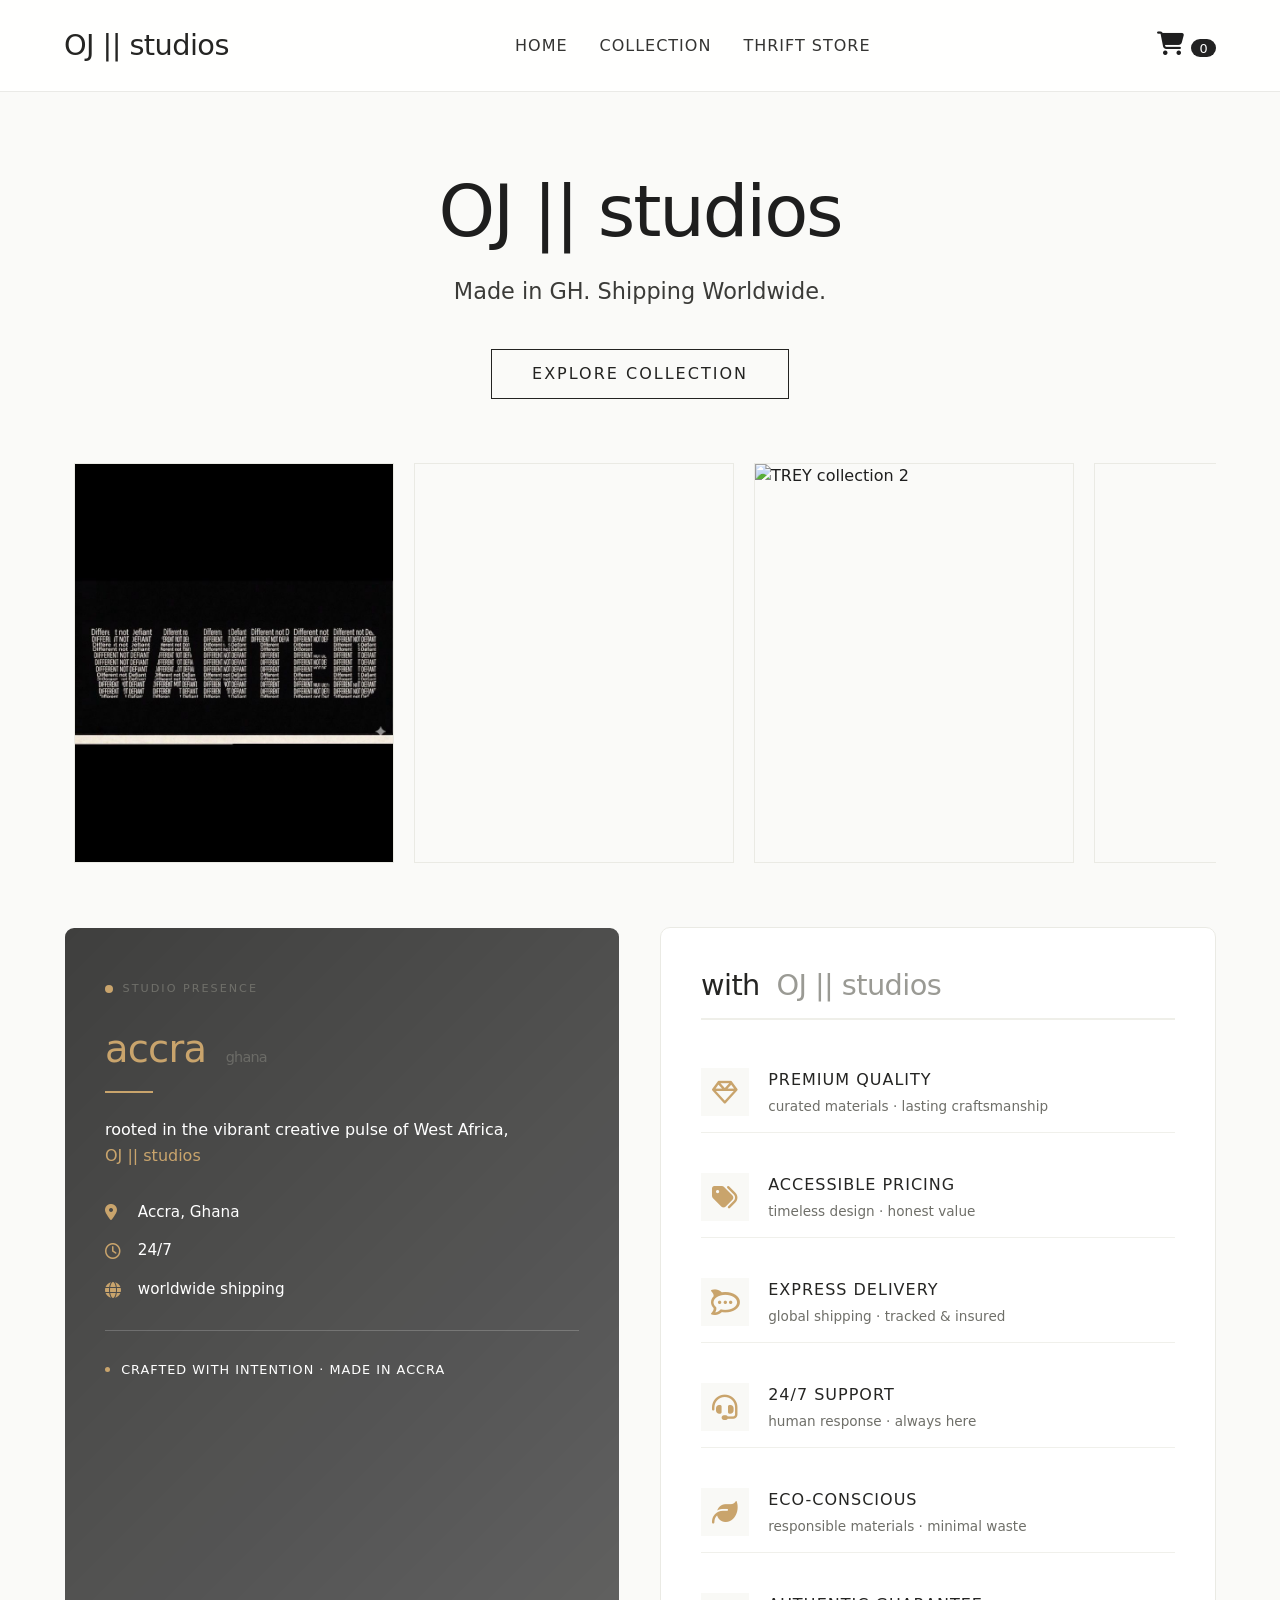
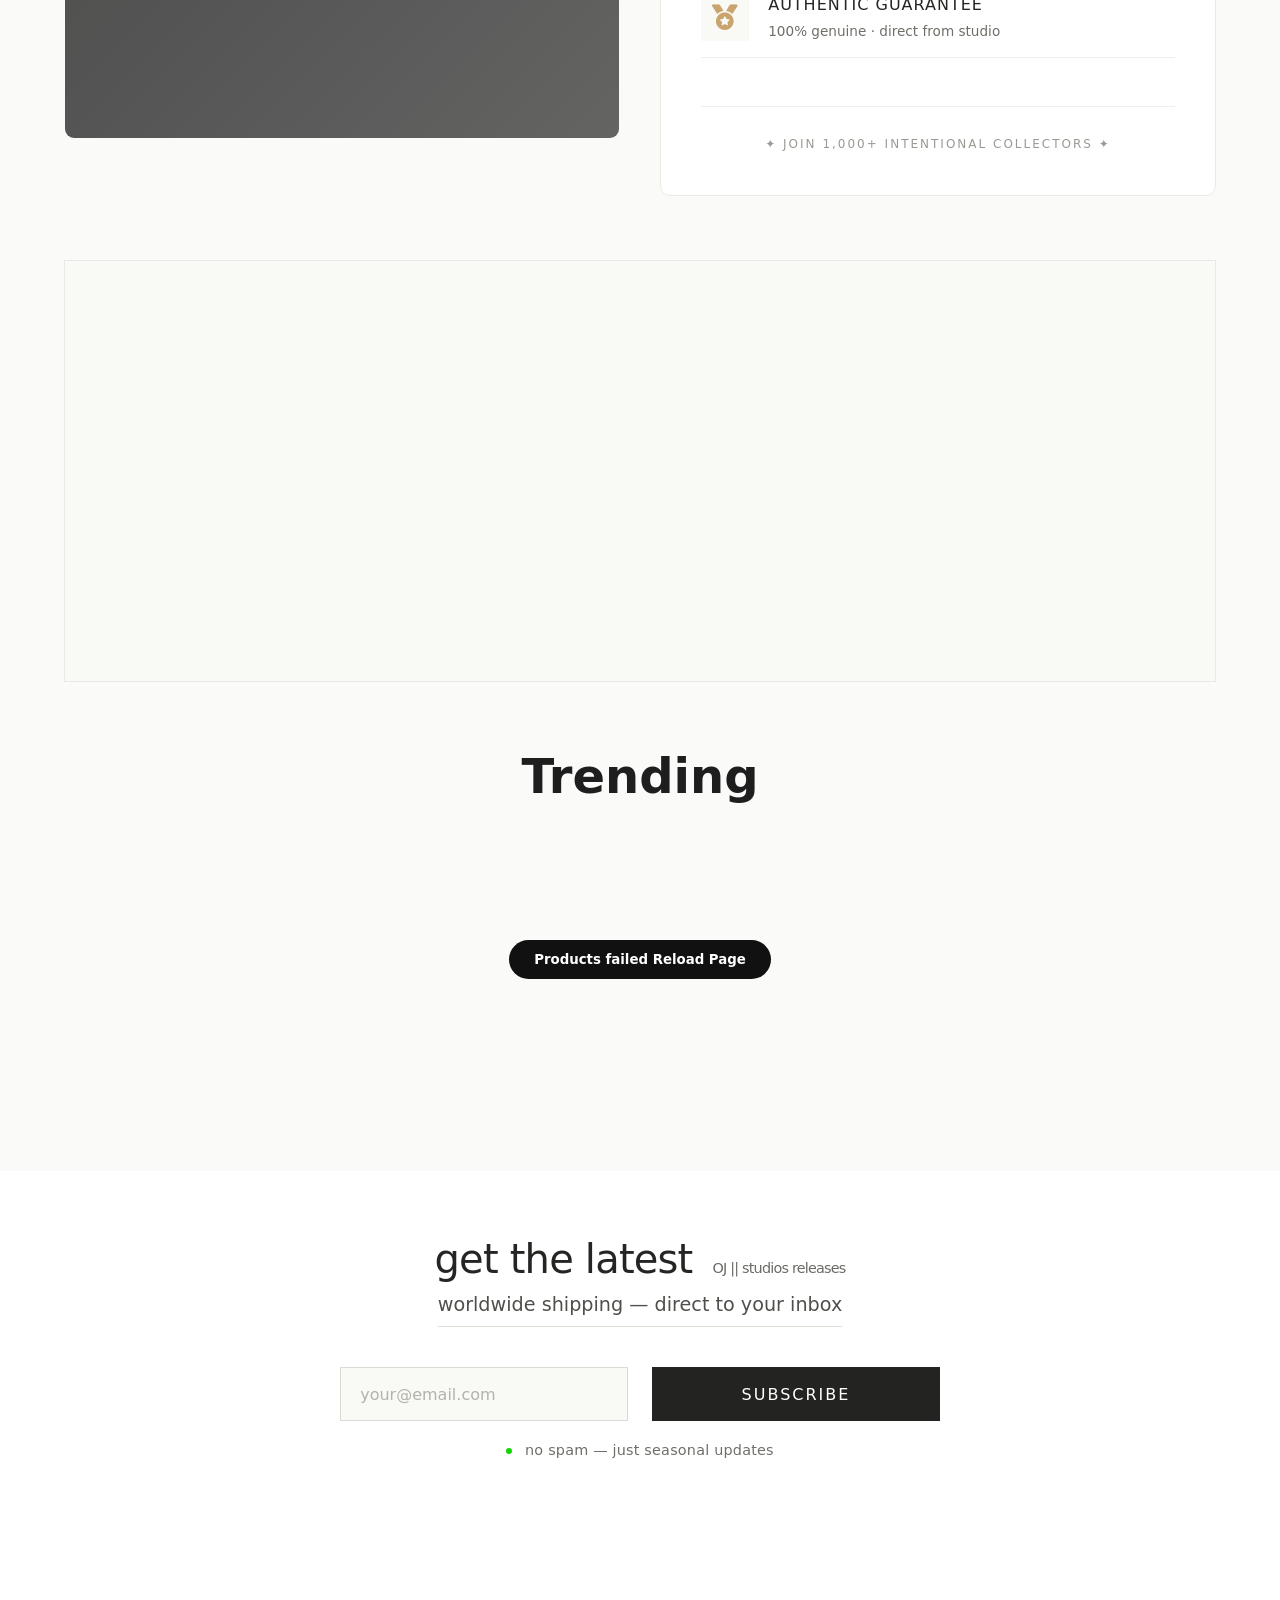
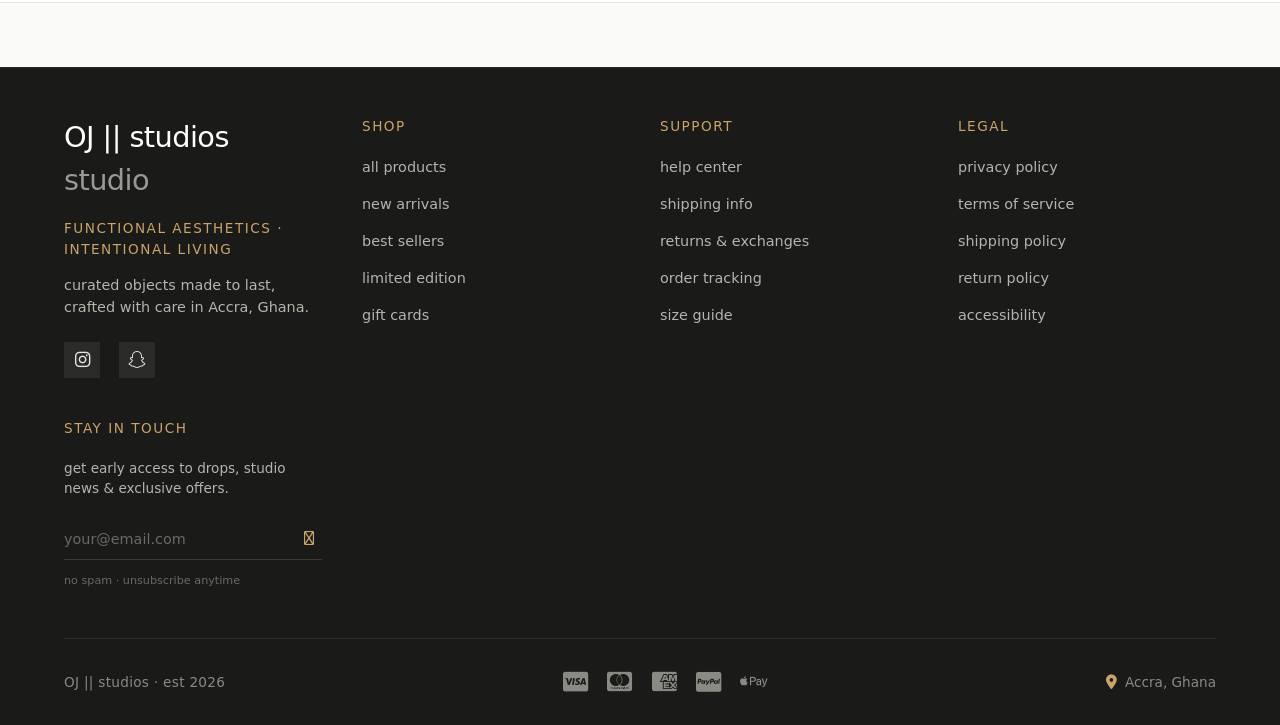
==== acc.html @ a7680e4e "user acc" ====
<!DOCTYPE html>
<html lang="en">
  <head>
    <meta charset="UTF-8" />
    <meta name="viewport" content="width=device-width, initial-scale=1.0" />
    <title>TREY · My Account</title>
    <!-- Font Awesome -->
    <link
      rel="stylesheet"
      href="https://cdnjs.cloudflare.com/ajax/libs/font-awesome/6.0.0-beta3/css/all.min.css"
    />
    <style>
      * {
        margin: 0;
        padding: 0;
        box-sizing: border-box;
      }

      body {
        font-family: "Inter", system-ui, -apple-system, BlinkMacSystemFont,
          "Segoe UI", Roboto, sans-serif;
        background: #fafaf8;
        color: #1e1e1e;
        line-height: 1.5;
      }

      /* Navbar */
      .navbar {
        display: flex;
        justify-content: space-between;
        align-items: center;
        padding: 1.5rem 5%;
        background: #ffffffd9;
        backdrop-filter: blur(8px);
        border-bottom: 1px solid #eaeae7;
        position: sticky;
        top: 0;
        z-index: 100;
      }

      .logo {
        font-size: 1.8rem;
        font-weight: 500;
        letter-spacing: -0.02em;
        color: #252523;
        text-decoration: none;
      }

      .logo span {
        font-weight: 280;
        color: #7c7c7a;
      }

      .logout-btn {
        background: transparent;
        border: 1px solid #e2e2db;
        padding: 0.6rem 1.5rem;
        cursor: pointer;
        font-family: inherit;
        font-size: 0.85rem;
        text-transform: uppercase;
        letter-spacing: 1px;
        transition: all 0.2s;
        color: #4f4f4b;
      }

      .logout-btn:hover {
        background: #232321;
        color: white;
        border-color: #232321;
      }

      /* Main Container */
      .account-container {
        max-width: 1400px;
        margin: 0 auto;
        padding: 3rem 5%;
      }

      /* Welcome Header */
      .welcome-header {
        margin-bottom: 2.5rem;
      }

      .welcome-header h1 {
        font-size: 2rem;
        font-weight: 380;
        letter-spacing: -0.02em;
        color: #252523;
      }

      .welcome-header p {
        color: #6f6f69;
        margin-top: 0.3rem;
      }

      /* Account Grid */
      .account-grid {
        display: grid;
        grid-template-columns: 280px 1fr;
        gap: 2.5rem;
      }

      /* Sidebar */
      .account-sidebar {
        background: #ffffff;
        border: 1px solid #eaeae4;
        padding: 1.5rem;
        height: fit-content;
        position: sticky;
        top: 100px;
      }

      .sidebar-nav {
        display: flex;
        flex-direction: column;
        gap: 0.3rem;
      }

      .sidebar-item {
        display: flex;
        align-items: center;
        gap: 1rem;
        padding: 0.9rem 1rem;
        background: transparent;
        border: none;
        width: 100%;
        text-align: left;
        font-size: 0.95rem;
        font-weight: 400;
        color: #4f4f4b;
        cursor: pointer;
        transition: all 0.2s;
        font-family: inherit;
      }

      .sidebar-item i {
        width: 22px;
        color: #b5b5ad;
        font-size: 1.1rem;
      }

      .sidebar-item:hover {
        background: #f9f9f6;
        color: #252523;
      }

      .sidebar-item.active {
        background: #f9f9f6;
        color: #c9a46c;
        border-left: 3px solid #c9a46c;
      }

      .sidebar-item.active i {
        color: #c9a46c;
      }

      /* Main Content */
      .account-main {
        background: #ffffff;
        border: 1px solid #eaeae4;
        padding: 2rem;
      }

      .section-title {
        font-size: 1.4rem;
        font-weight: 400;
        letter-spacing: -0.01em;
        color: #252523;
        margin-bottom: 1.5rem;
        padding-bottom: 0.8rem;
        border-bottom: 1px solid #efefe9;
      }

      /* Profile Form */
      .profile-form {
        display: flex;
        flex-direction: column;
        gap: 1.5rem;
        max-width: 500px;
      }

      .form-group {
        display: flex;
        flex-direction: column;
        gap: 0.4rem;
      }

      .form-group label {
        font-size: 0.8rem;
        text-transform: uppercase;
        letter-spacing: 0.5px;
        color: #4a4a46;
      }

      .form-group input {
        padding: 0.8rem;
        background: #f9f9f6;
        border: 1px solid #e2e2db;
        font-size: 1rem;
        font-family: inherit;
        transition: all 0.2s;
      }

      .form-group input:focus {
        outline: none;
        border-color: #c9a46c;
        background: #ffffff;
      }

      .form-group input:disabled {
        background: #efefe9;
        color: #8a8a84;
      }

      .btn-primary {
        background: #232321;
        border: 1px solid #232321;
        color: white;
        padding: 0.9rem 1.8rem;
        font-size: 0.9rem;
        text-transform: uppercase;
        letter-spacing: 1.5px;
        cursor: pointer;
        transition: all 0.2s;
        font-family: inherit;
        width: fit-content;
      }

      .btn-primary:hover {
        background: #3b3b38;
      }

      .btn-secondary {
        background: transparent;
        border: 1px solid #e2e2db;
        color: #4f4f4b;
        padding: 0.9rem 1.8rem;
        font-size: 0.9rem;
        text-transform: uppercase;
        letter-spacing: 1.5px;
        cursor: pointer;
        transition: all 0.2s;
        font-family: inherit;
      }

      .btn-secondary:hover {
        border-color: #232321;
        color: #232321;
      }

      /* Orders Table */
      .orders-table {
        width: 100%;
        border-collapse: collapse;
      }

      .orders-table th,
      .orders-table td {
        padding: 1rem 0.8rem;
        text-align: left;
        border-bottom: 1px solid #efefe9;
      }

      .orders-table th {
        font-size: 0.8rem;
        text-transform: uppercase;
        letter-spacing: 0.5px;
        color: #6f6f69;
        font-weight: 400;
      }

      .order-img {
        width: 50px;
        height: 60px;
        object-fit: cover;
      }

      .status-badge {
        display: inline-block;
        padding: 0.25rem 0.7rem;
        font-size: 0.7rem;
        text-transform: uppercase;
        letter-spacing: 0.5px;
        border-radius: 20px;
      }

      .status-pending {
        background: #fff3e0;
        color: #e6a017;
      }

      .status-confirmed {
        background: #e3f2fd;
        color: #1565c0;
      }

      .status-shipped {
        background: #fff8e1;
        color: #f57c00;
      }

      .status-delivered {
        background: #e8f5e9;
        color: #2e7d32;
      }

      .order-action {
        background: none;
        border: none;
        color: #c9a46c;
        cursor: pointer;
        font-size: 0.85rem;
        font-family: inherit;
      }

      .order-action:hover {
        text-decoration: underline;
      }

      /* Empty State */
      .empty-state {
        text-align: center;
        padding: 3rem;
        color: #8a8a84;
      }

      /* Address Card */
      .address-card {
        background: #f9f9f6;
        padding: 1.5rem;
        border: 1px solid #eaeae4;
        margin-bottom: 1.5rem;
      }

      .address-card p {
        margin-bottom: 0.5rem;
        color: #4f4f4b;
      }

      /* Danger Zone */
      .danger-zone {
        margin-top: 2rem;
        padding-top: 1.5rem;
        border-top: 1px solid #ffebee;
      }

      .danger-zone h4 {
        color: #c62828;
        margin-bottom: 1rem;
      }

      .btn-danger {
        background: transparent;
        border: 1px solid #c62828;
        color: #c62828;
        padding: 0.8rem 1.5rem;
        cursor: pointer;
        transition: all 0.2s;
      }

      .btn-danger:hover {
        background: #c62828;
        color: white;
      }

      /* Modal */
      .modal {
        position: fixed;
        top: 0;
        left: 0;
        width: 100%;
        height: 100%;
        background: rgba(0, 0, 0, 0.5);
        display: flex;
        align-items: center;
        justify-content: center;
        z-index: 1000;
      }

      .modal-content {
        background: #ffffff;
        max-width: 500px;
        width: 90%;
        padding: 2rem;
        border: 1px solid #eaeae4;
      }

      .modal-content h3 {
        margin-bottom: 1rem;
      }

      .modal-buttons {
        display: flex;
        justify-content: flex-end;
        gap: 1rem;
        margin-top: 1.5rem;
      }

      /* Order Details */
      .order-details {
        margin-top: 1rem;
      }

      .order-items-list {
        margin-top: 1rem;
      }

      .order-item-row {
        display: flex;
        align-items: center;
        gap: 1rem;
        padding: 0.8rem 0;
        border-bottom: 1px solid #efefe9;
      }

      .order-item-img {
        width: 50px;
        height: 60px;
        object-fit: cover;
      }

      /* Tracking */
      .tracking-section {
        margin-top: 1rem;
      }

      .tracking-input-group {
        display: flex;
        gap: 1rem;
        margin-top: 1rem;
      }

      .tracking-input {
        flex: 1;
        padding: 0.8rem;
        border: 1px solid #e2e2db;
        font-family: inherit;
      }

      .tracking-result {
        margin-top: 1rem;
        padding: 1rem;
        background: #f9f9f6;
      }

      /* Responsive */
      @media (max-width: 768px) {
        .account-grid {
          grid-template-columns: 1fr;
        }

        .account-sidebar {
          position: static;
        }

        .sidebar-nav {
          flex-direction: row;
          flex-wrap: wrap;
        }

        .sidebar-item {
          width: auto;
        }

        .orders-table {
          display: block;
          overflow-x: auto;
        }

        .tracking-input-group {
          flex-direction: column;
        }
      }
    </style>
  </head>
  <body>
    <nav class="navbar">
      <a href="index.html" class="logo">TREY <span>studio</span></a>
      <button class="logout-btn" id="logoutBtn">logout</button>
    </nav>

    <div class="account-container">
      <div class="welcome-header">
        <h1>my account</h1>
        <p>welcome back, <span id="userNameDisplay"></span></p>
      </div>

      <div class="account-grid">
        <!-- Sidebar -->
        <aside class="account-sidebar">
          <div class="sidebar-nav">
            <button class="sidebar-item active" data-tab="profile">
              <i class="fa-regular fa-user"></i> profile
            </button>
            <button class="sidebar-item" data-tab="orders">
              <i class="fa-regular fa-box"></i> orders
            </button>
            <button class="sidebar-item" data-tab="tracking">
              <i class="fa-regular fa-truck"></i> track order
            </button>
            <button class="sidebar-item" data-tab="addresses">
              <i class="fa-regular fa-location-dot"></i> addresses
            </button>
            <button class="sidebar-item" data-tab="security">
              <i class="fa-regular fa-lock"></i> security
            </button>
          </div>
        </aside>

        <!-- Main Content -->
        <main class="account-main" id="accountMain">
          <!-- Profile Tab -->
          <div id="profile-tab" class="tab-content">
            <h2 class="section-title">profile information</h2>
            <form class="profile-form" id="profileForm">
              <div class="form-group">
                <label>first name</label>
                <input type="text" id="profileFirstName" disabled />
              </div>
              <div class="form-group">
                <label>surname</label>
                <input type="text" id="profileSurname" disabled />
              </div>
              <div class="form-group">
                <label>email</label>
                <input type="email" id="profileEmail" disabled />
              </div>
              <button type="button" class="btn-primary" id="editProfileBtn">
                edit profile
              </button>
              <button
                type="submit"
                class="btn-primary"
                id="saveProfileBtn"
                style="display: none"
              >
                save changes
              </button>
            </form>
          </div>

          <!-- Orders Tab -->
          <div id="orders-tab" class="tab-content" style="display: none">
            <h2 class="section-title">order history</h2>
            <div id="ordersContainer"></div>
          </div>

          <!-- Tracking Tab -->
          <div id="tracking-tab" class="tab-content" style="display: none">
            <h2 class="section-title">track your order</h2>
            <div class="tracking-section">
              <p>enter your order reference to check status</p>
              <div class="tracking-input-group">
                <input
                  type="text"
                  id="trackingReference"
                  class="tracking-input"
                  placeholder="e.g., TREY-1775509190674-85680"
                />
                <button class="btn-primary" id="trackOrderBtn">
                  track order
                </button>
              </div>
              <div id="trackingResult"></div>
            </div>
          </div>

          <!-- Addresses Tab -->
          <div id="addresses-tab" class="tab-content" style="display: none">
            <h2 class="section-title">saved addresses</h2>
            <div id="addressesContainer"></div>
          </div>

          <!-- Security Tab -->
          <div id="security-tab" class="tab-content" style="display: none">
            <h2 class="section-title">change password</h2>
            <form class="profile-form" id="passwordForm">
              <div class="form-group">
                <label>current password</label>
                <input type="password" id="currentPassword" required />
              </div>
              <div class="form-group">
                <label>new password</label>
                <input type="password" id="newPassword" required />
              </div>
              <div class="form-group">
                <label>confirm new password</label>
                <input type="password" id="confirmPassword" required />
              </div>
              <button type="submit" class="btn-primary">update password</button>
            </form>

            <div class="danger-zone">
              <h4>danger zone</h4>
              <button class="btn-danger" id="deleteAccountBtn">
                delete my account
              </button>
            </div>
          </div>
        </main>
      </div>
    </div>

    <script>
      // ========================================
      // AUTH CHECK - REDIRECT IF NOT LOGGED IN
      // ========================================
      const userId = sessionStorage.getItem("userId");
      const userName = sessionStorage.getItem("userName");

      if (!userId) {
        window.location.href = "index.html";
      }

      document.getElementById("userNameDisplay").textContent =
        userName || "User";

      // ========================================
      // LOGOUT
      // ========================================
      document.getElementById("logoutBtn").addEventListener("click", () => {
        sessionStorage.removeItem("userId");
        sessionStorage.removeItem("userName");
        sessionStorage.removeItem("userEmail");
        sessionStorage.removeItem("userPhone");
        window.location.href = "index.html";
      });

      // ========================================
      // TAB NAVIGATION
      // ========================================
      const tabs = document.querySelectorAll(".sidebar-item");
      const tabContents = document.querySelectorAll(".tab-content");

      tabs.forEach((tab) => {
        tab.addEventListener("click", () => {
          const tabId = tab.dataset.tab;

          tabs.forEach((t) => t.classList.remove("active"));
          tab.classList.add("active");

          tabContents.forEach((content) => (content.style.display = "none"));
          document.getElementById(`${tabId}-tab`).style.display = "block";

          // Load data when tab is opened
          if (tabId === "orders") loadOrders();
          if (tabId === "addresses") loadAddresses();
        });
      });

      // ========================================
      // PROFILE FUNCTIONS
      // ========================================
      async function loadProfile() {
        try {
          const response = await fetch(
            "https://backendroutes-lcpt.onrender.com/ojuser",
            {
              method: "POST",
              headers: { "Content-Type": "application/json" },
              body: JSON.stringify({ userId }),
            }
          );
          const user = await response.json();

          document.getElementById("profileFirstName").value =
            user.first_name || "";
          document.getElementById("profileSurname").value = user.surname || "";
          document.getElementById("profileEmail").value = user.email || "";
        } catch (err) {
          console.error("Load profile error:", err);
        }
      }

      document
        .getElementById("editProfileBtn")
        .addEventListener("click", () => {
          const inputs = document.querySelectorAll("#profileForm input");
          inputs.forEach((input) => (input.disabled = false));
          document.getElementById("editProfileBtn").style.display = "none";
          document.getElementById("saveProfileBtn").style.display = "block";
        });

      document
        .getElementById("profileForm")
        .addEventListener("submit", async (e) => {
          e.preventDefault();

          const updatedData = {
            userId,
            first_name: document.getElementById("profileFirstName").value,
            surname: document.getElementById("profileSurname").value,
            email: document.getElementById("profileEmail").value,
          };

          try {
            const response = await fetch(
              "https://backendroutes-lcpt.onrender.com/ojuser/update",
              {
                method: "PUT",
                headers: { "Content-Type": "application/json" },
                body: JSON.stringify(updatedData),
              }
            );

            if (response.ok) {
              alert("Profile updated successfully");
              const inputs = document.querySelectorAll("#profileForm input");
              inputs.forEach((input) => (input.disabled = true));
              document.getElementById("editProfileBtn").style.display = "block";
              document.getElementById("saveProfileBtn").style.display = "none";
            } else {
              alert("Failed to update profile");
            }
          } catch (err) {
            console.error("Update profile error:", err);
            alert("Error updating profile");
          }
        });

      // ========================================
      // ORDERS FUNCTIONS
      // ========================================
      async function loadOrders() {
        const container = document.getElementById("ordersContainer");
        container.innerHTML =
          '<div class="empty-state">loading orders...</div>';

        try {
          const response = await fetch(
            "https://backendroutes-lcpt.onrender.com/ojorders",
            {
              method: "POST",
              headers: { "Content-Type": "application/json" },
              body: JSON.stringify({ userId }),
            }
          );

          const orders = await response.json();

          if (!orders || orders.length === 0) {
            container.innerHTML =
              '<div class="empty-state">no orders yet</div>';
            return;
          }

          let html = `
                    <table class="orders-table">
                        <thead>
                            <tr>
                                <th>items</th>
                                <th>reference</th>
                                <th>total</th>
                                <th>status</th>
                                <th>action</th>
                            </tr>
                        </thead>
                        <tbody>
                `;

          for (const order of orders) {
            // Fetch order items
            const itemsResponse = await fetch(
              "https://backendroutes-lcpt.onrender.com/ojorderitems",
              {
                method: "POST",
                headers: { "Content-Type": "application/json" },
                body: JSON.stringify({ orderId: order.id }),
              }
            );
            const items = await itemsResponse.json();
            const firstItem = items[0];

            const statusClass = `status-${order.payment_status || "pending"}`;

            html += `
                        <tr>
                            <td>
                                ${
                                  firstItem
                                    ? `<img src="${firstItem.img_url}" class="order-img" alt="${firstItem.product_name}">`
                                    : "-"
                                }
                            </td>
                            <td>${order.payment_reference || "-"}</td>
                            <td>$${parseFloat(order.total_amount).toFixed(
                              2
                            )}</td>
                            <td><span class="status-badge ${statusClass}">${
              order.payment_status || "pending"
            }</span></td>
                            <td><button class="order-action" onclick="viewOrder(${
                              order.id
                            })">view details</button></td>
                        </tr>
                    `;
          }

          html += `</tbody></table>`;
          container.innerHTML = html;
        } catch (err) {
          console.error("Load orders error:", err);
          container.innerHTML =
            '<div class="empty-state">failed to load orders</div>';
        }
      }

      window.viewOrder = async (orderId) => {
        try {
          const itemsResponse = await fetch(
            "https://backendroutes-lcpt.onrender.com/ojorderitems",
            {
              method: "POST",
              headers: { "Content-Type": "application/json" },
              body: JSON.stringify({ orderId }),
            }
          );
          const items = await itemsResponse.json();

          let itemsHtml = '<div class="order-items-list">';
          items.forEach((item) => {
            itemsHtml += `
                        <div class="order-item-row">
                            <img src="${
                              item.img_url
                            }" class="order-item-img" alt="${
              item.product_name
            }">
                            <div><strong>${
                              item.product_name
                            }</strong><br>Qty: ${item.quantity} | Size: ${
              item.size || "N/A"
            }</div>
                            <div>$${parseFloat(item.product_price).toFixed(
                              2
                            )}</div>
                        </div>
                    `;
          });
          itemsHtml += "</div>";

          showModal("Order Details", itemsHtml);
        } catch (err) {
          console.error("View order error:", err);
          alert("Failed to load order details");
        }
      };

      // ========================================
      // TRACKING FUNCTIONS
      // ========================================
      document
        .getElementById("trackOrderBtn")
        .addEventListener("click", async () => {
          const reference = document
            .getElementById("trackingReference")
            .value.trim();
          const resultDiv = document.getElementById("trackingResult");

          if (!reference) {
            resultDiv.innerHTML =
              '<div class="tracking-result" style="color: #c62828;">please enter a reference</div>';
            return;
          }

          resultDiv.innerHTML =
            '<div class="tracking-result">searching...</div>';

          try {
            const response = await fetch(
              "https://backendroutes-lcpt.onrender.com/ojtrack",
              {
                method: "POST",
                headers: { "Content-Type": "application/json" },
                body: JSON.stringify({ reference, userId }),
              }
            );

            const result = await response.json();

            if (result.order) {
              const statusClass = `status-${
                result.order.payment_status || "pending"
              }`;
              resultDiv.innerHTML = `
                        <div class="tracking-result">
                            <p><strong>order reference:</strong> ${
                              result.order.payment_reference
                            }</p>
                            <p><strong>status:</strong> <span class="status-badge ${statusClass}">${
                result.order.payment_status || "pending"
              }</span></p>
                            <p><strong>order date:</strong> ${new Date(
                              result.order.created_at
                            ).toLocaleDateString()}</p>
                            <p><strong>total:</strong> $${parseFloat(
                              result.order.total_amount
                            ).toFixed(2)}</p>
                            <p><strong>delivery address:</strong> ${
                              result.order.delivery_address || "N/A"
                            }</p>
                        </div>
                    `;
            } else {
              resultDiv.innerHTML = `<div class="tracking-result" style="color: #c62828;">${
                result.message || "order not found"
              }</div>`;
            }
          } catch (err) {
            console.error("Tracking error:", err);
            resultDiv.innerHTML =
              '<div class="tracking-result" style="color: #c62828;">error searching for order</div>';
          }
        });

      // ========================================
      // ADDRESSES FUNCTIONS
      // ========================================
      async function loadAddresses() {
        const container = document.getElementById("addressesContainer");
        container.innerHTML =
          '<div class="empty-state">loading addresses...</div>';

        try {
          const response = await fetch(
            "https://backendroutes-lcpt.onrender.com/ojuser/address",
            {
              method: "POST",
              headers: { "Content-Type": "application/json" },
              body: JSON.stringify({ userId }),
            }
          );

          const addresses = await response.json();

          if (!addresses || addresses.length === 0) {
            container.innerHTML =
              '<div class="empty-state">no saved addresses</div>';
            return;
          }

          let html = "";
          addresses.forEach((addr) => {
            html += `
                        <div class="address-card">
                            <p><strong>${addr.full_name || "N/A"}</strong></p>
                            <p>${addr.street_address || ""} ${
              addr.apartment || ""
            }</p>
                            <p>${addr.city || ""}, ${addr.region || ""} ${
              addr.postal_code || ""
            }</p>
                            <p>${addr.country || "Ghana"}</p>
                            <p>phone: ${addr.phone || "N/A"}</p>
                        </div>
                    `;
          });
          container.innerHTML = html;
        } catch (err) {
          console.error("Load addresses error:", err);
          container.innerHTML =
            '<div class="empty-state">failed to load addresses</div>';
        }
      }

      // ========================================
      // PASSWORD CHANGE
      // ========================================
      document
        .getElementById("passwordForm")
        .addEventListener("submit", async (e) => {
          e.preventDefault();

          const currentPassword =
            document.getElementById("currentPassword").value;
          const newPassword = document.getElementById("newPassword").value;
          const confirmPassword =
            document.getElementById("confirmPassword").value;

          if (newPassword !== confirmPassword) {
            alert("New passwords do not match");
            return;
          }

          if (newPassword.length < 6) {
            alert("Password must be at least 6 characters");
            return;
          }

          try {
            const response = await fetch(
              "https://backendroutes-lcpt.onrender.com/ojuser/password",
              {
                method: "PUT",
                headers: { "Content-Type": "application/json" },
                body: JSON.stringify({ userId, currentPassword, newPassword }),
              }
            );

            const result = await response.json();

            if (response.ok) {
              alert("Password updated successfully");
              document.getElementById("passwordForm").reset();
            } else {
              alert(result.message || "Failed to update password");
            }
          } catch (err) {
            console.error("Password change error:", err);
            alert("Error changing password");
          }
        });

      // ========================================
      // DELETE ACCOUNT
      // ========================================
      document
        .getElementById("deleteAccountBtn")
        .addEventListener("click", () => {
          if (
            confirm(
              "⚠️ Are you sure? This action cannot be undone. All your data will be permanently deleted."
            )
          ) {
            const password = prompt(
              "Please enter your password to confirm account deletion:"
            );
            if (password) {
              deleteAccount(password);
            }
          }
        });

      async function deleteAccount(password) {
        try {
          const response = await fetch(
            "https://backendroutes-lcpt.onrender.com/ojuser/delete",
            {
              method: "DELETE",
              headers: { "Content-Type": "application/json" },
              body: JSON.stringify({ userId, password }),
            }
          );

          const result = await response.json();

          if (response.ok) {
            alert("Account deleted successfully");
            sessionStorage.clear();
            window.location.href = "index.html";
          } else {
            alert(result.message || "Failed to delete account");
          }
        } catch (err) {
          console.error("Delete account error:", err);
          alert("Error deleting account");
        }
      }

      // ========================================
      // MODAL FUNCTION
      // ========================================
      function showModal(title, content) {
        const existingModal = document.querySelector(".modal");
        if (existingModal) existingModal.remove();

        const modal = document.createElement("div");
        modal.className = "modal";
        modal.innerHTML = `
                <div class="modal-content">
                    <h3>${title}</h3>
                    <div>${content}</div>
                    <div class="modal-buttons">
                        <button class="btn-secondary" onclick="this.closest('.modal').remove()">close</button>
                    </div>
                </div>
            `;
        document.body.appendChild(modal);
      }

      // ========================================
      // INITIAL LOAD
      // ========================================
      loadProfile();
    </script>
  </body>
</html>
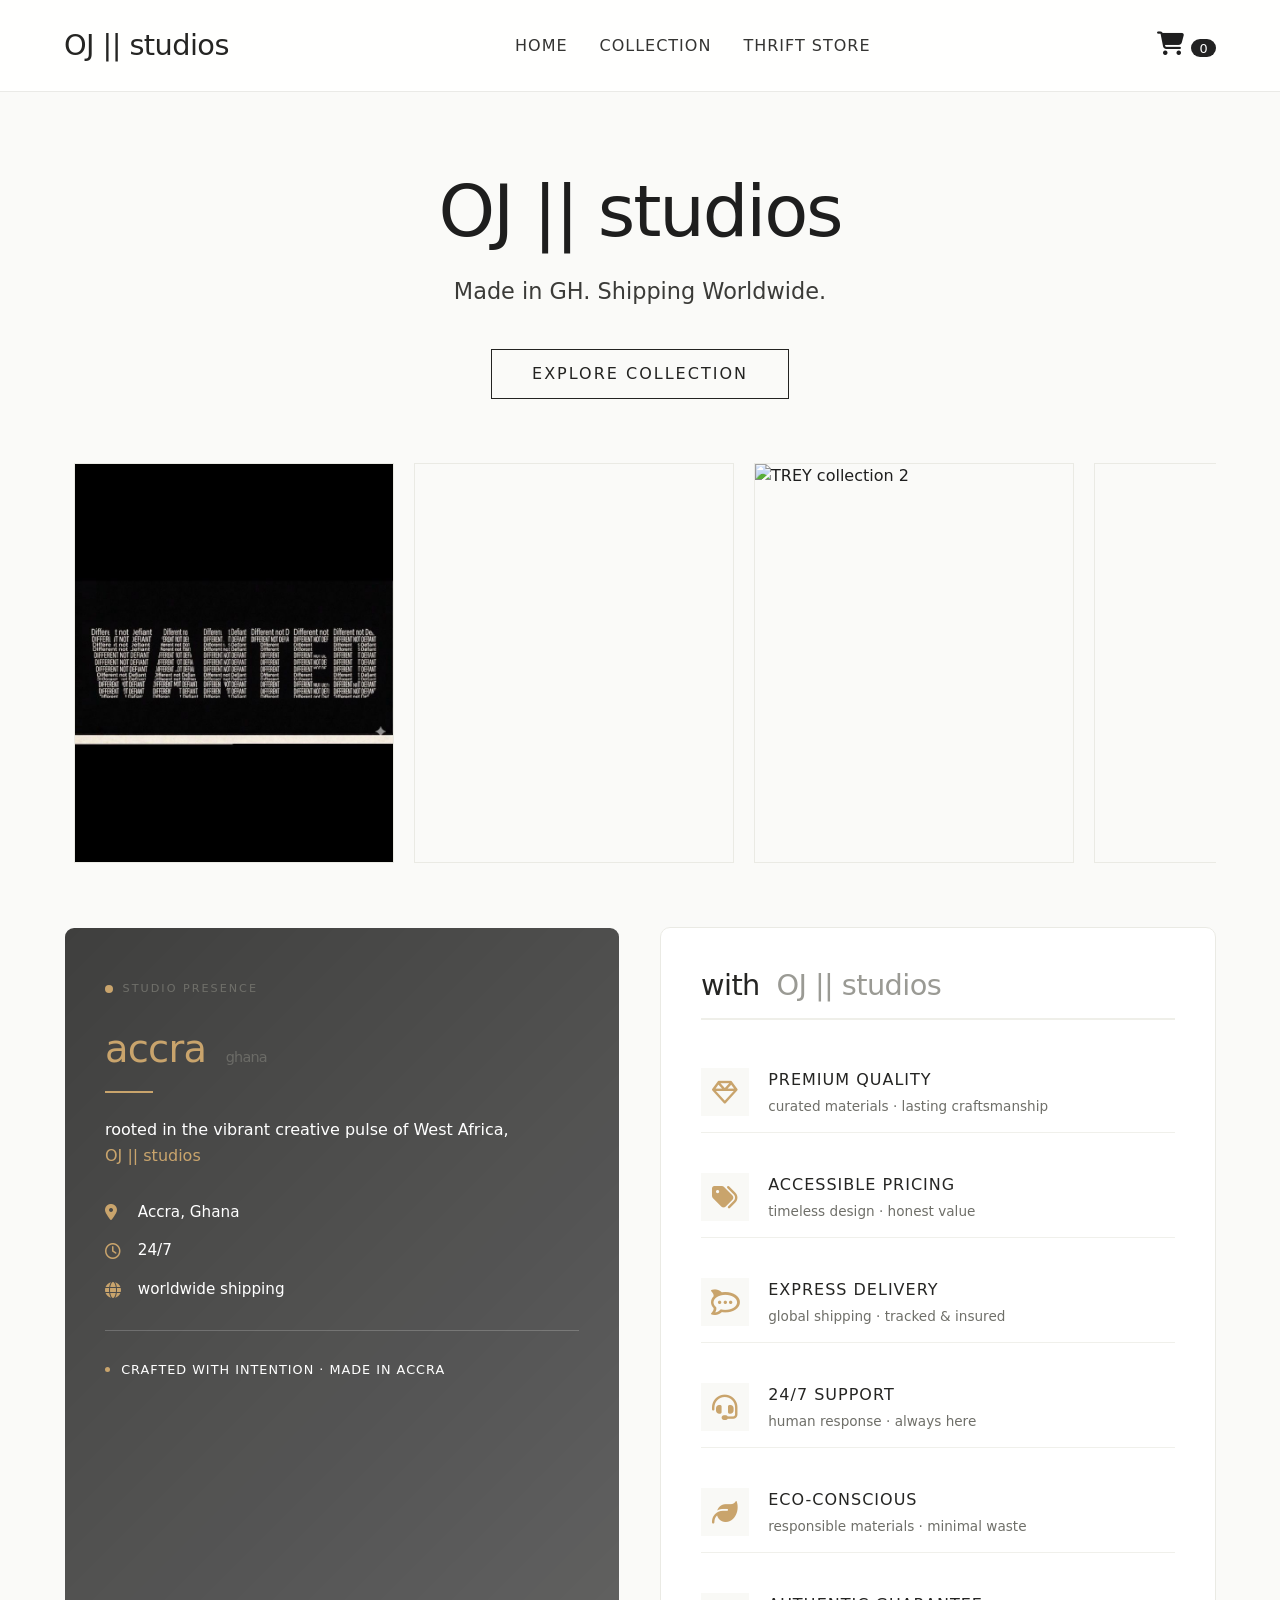
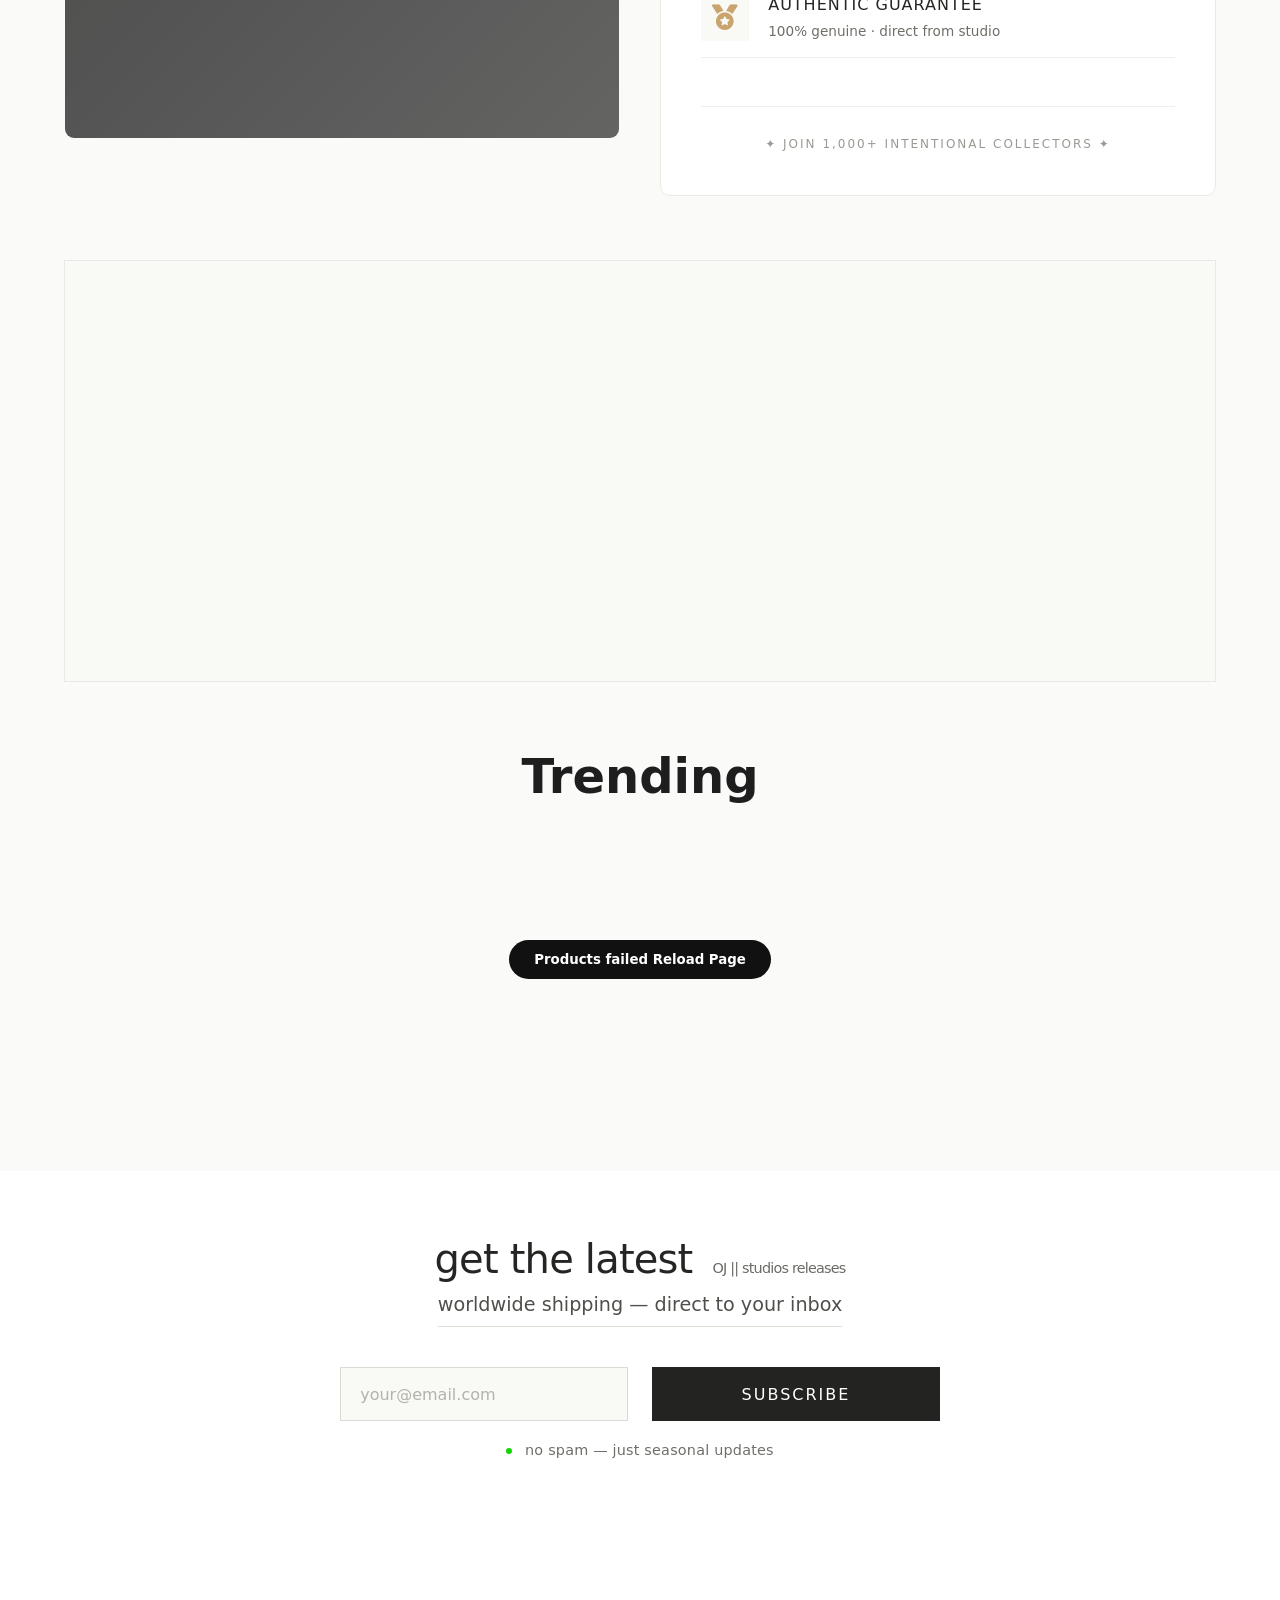
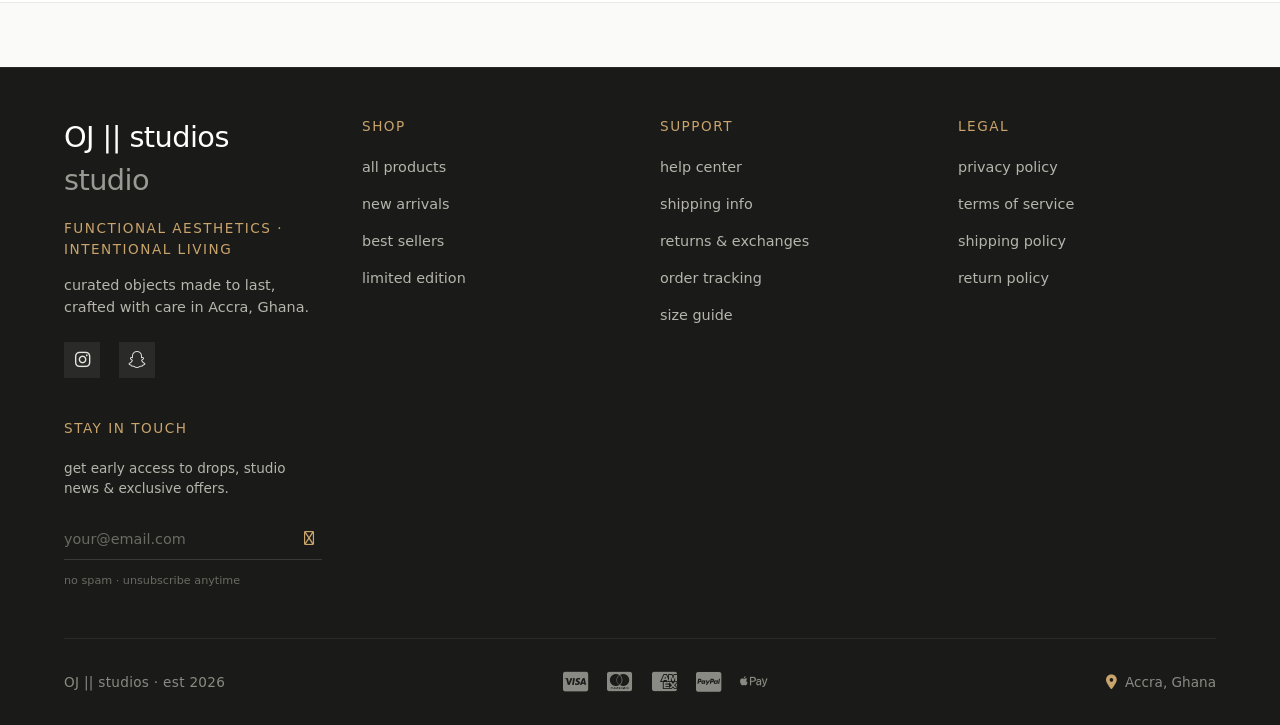
==== commit 01a06035: "user acc" ====
--- a/acc.html
+++ b/acc.html
@@ -9,474 +9,11 @@
       rel="stylesheet"
       href="https://cdnjs.cloudflare.com/ajax/libs/font-awesome/6.0.0-beta3/css/all.min.css"
     />
-    <style>
-      * {
-        margin: 0;
-        padding: 0;
-        box-sizing: border-box;
-      }
-
-      body {
-        font-family: "Inter", system-ui, -apple-system, BlinkMacSystemFont,
-          "Segoe UI", Roboto, sans-serif;
-        background: #fafaf8;
-        color: #1e1e1e;
-        line-height: 1.5;
-      }
-
-      /* Navbar */
-      .navbar {
-        display: flex;
-        justify-content: space-between;
-        align-items: center;
-        padding: 1.5rem 5%;
-        background: #ffffffd9;
-        backdrop-filter: blur(8px);
-        border-bottom: 1px solid #eaeae7;
-        position: sticky;
-        top: 0;
-        z-index: 100;
-      }
-
-      .logo {
-        font-size: 1.8rem;
-        font-weight: 500;
-        letter-spacing: -0.02em;
-        color: #252523;
-        text-decoration: none;
-      }
-
-      .logo span {
-        font-weight: 280;
-        color: #7c7c7a;
-      }
-
-      .logout-btn {
-        background: transparent;
-        border: 1px solid #e2e2db;
-        padding: 0.6rem 1.5rem;
-        cursor: pointer;
-        font-family: inherit;
-        font-size: 0.85rem;
-        text-transform: uppercase;
-        letter-spacing: 1px;
-        transition: all 0.2s;
-        color: #4f4f4b;
-      }
-
-      .logout-btn:hover {
-        background: #232321;
-        color: white;
-        border-color: #232321;
-      }
-
-      /* Main Container */
-      .account-container {
-        max-width: 1400px;
-        margin: 0 auto;
-        padding: 3rem 5%;
-      }
-
-      /* Welcome Header */
-      .welcome-header {
-        margin-bottom: 2.5rem;
-      }
-
-      .welcome-header h1 {
-        font-size: 2rem;
-        font-weight: 380;
-        letter-spacing: -0.02em;
-        color: #252523;
-      }
-
-      .welcome-header p {
-        color: #6f6f69;
-        margin-top: 0.3rem;
-      }
-
-      /* Account Grid */
-      .account-grid {
-        display: grid;
-        grid-template-columns: 280px 1fr;
-        gap: 2.5rem;
-      }
-
-      /* Sidebar */
-      .account-sidebar {
-        background: #ffffff;
-        border: 1px solid #eaeae4;
-        padding: 1.5rem;
-        height: fit-content;
-        position: sticky;
-        top: 100px;
-      }
-
-      .sidebar-nav {
-        display: flex;
-        flex-direction: column;
-        gap: 0.3rem;
-      }
-
-      .sidebar-item {
-        display: flex;
-        align-items: center;
-        gap: 1rem;
-        padding: 0.9rem 1rem;
-        background: transparent;
-        border: none;
-        width: 100%;
-        text-align: left;
-        font-size: 0.95rem;
-        font-weight: 400;
-        color: #4f4f4b;
-        cursor: pointer;
-        transition: all 0.2s;
-        font-family: inherit;
-      }
-
-      .sidebar-item i {
-        width: 22px;
-        color: #b5b5ad;
-        font-size: 1.1rem;
-      }
-
-      .sidebar-item:hover {
-        background: #f9f9f6;
-        color: #252523;
-      }
-
-      .sidebar-item.active {
-        background: #f9f9f6;
-        color: #c9a46c;
-        border-left: 3px solid #c9a46c;
-      }
-
-      .sidebar-item.active i {
-        color: #c9a46c;
-      }
-
-      /* Main Content */
-      .account-main {
-        background: #ffffff;
-        border: 1px solid #eaeae4;
-        padding: 2rem;
-      }
-
-      .section-title {
-        font-size: 1.4rem;
-        font-weight: 400;
-        letter-spacing: -0.01em;
-        color: #252523;
-        margin-bottom: 1.5rem;
-        padding-bottom: 0.8rem;
-        border-bottom: 1px solid #efefe9;
-      }
-
-      /* Profile Form */
-      .profile-form {
-        display: flex;
-        flex-direction: column;
-        gap: 1.5rem;
-        max-width: 500px;
-      }
-
-      .form-group {
-        display: flex;
-        flex-direction: column;
-        gap: 0.4rem;
-      }
-
-      .form-group label {
-        font-size: 0.8rem;
-        text-transform: uppercase;
-        letter-spacing: 0.5px;
-        color: #4a4a46;
-      }
-
-      .form-group input {
-        padding: 0.8rem;
-        background: #f9f9f6;
-        border: 1px solid #e2e2db;
-        font-size: 1rem;
-        font-family: inherit;
-        transition: all 0.2s;
-      }
-
-      .form-group input:focus {
-        outline: none;
-        border-color: #c9a46c;
-        background: #ffffff;
-      }
-
-      .form-group input:disabled {
-        background: #efefe9;
-        color: #8a8a84;
-      }
-
-      .btn-primary {
-        background: #232321;
-        border: 1px solid #232321;
-        color: white;
-        padding: 0.9rem 1.8rem;
-        font-size: 0.9rem;
-        text-transform: uppercase;
-        letter-spacing: 1.5px;
-        cursor: pointer;
-        transition: all 0.2s;
-        font-family: inherit;
-        width: fit-content;
-      }
-
-      .btn-primary:hover {
-        background: #3b3b38;
-      }
-
-      .btn-secondary {
-        background: transparent;
-        border: 1px solid #e2e2db;
-        color: #4f4f4b;
-        padding: 0.9rem 1.8rem;
-        font-size: 0.9rem;
-        text-transform: uppercase;
-        letter-spacing: 1.5px;
-        cursor: pointer;
-        transition: all 0.2s;
-        font-family: inherit;
-      }
-
-      .btn-secondary:hover {
-        border-color: #232321;
-        color: #232321;
-      }
-
-      /* Orders Table */
-      .orders-table {
-        width: 100%;
-        border-collapse: collapse;
-      }
-
-      .orders-table th,
-      .orders-table td {
-        padding: 1rem 0.8rem;
-        text-align: left;
-        border-bottom: 1px solid #efefe9;
-      }
-
-      .orders-table th {
-        font-size: 0.8rem;
-        text-transform: uppercase;
-        letter-spacing: 0.5px;
-        color: #6f6f69;
-        font-weight: 400;
-      }
-
-      .order-img {
-        width: 50px;
-        height: 60px;
-        object-fit: cover;
-      }
-
-      .status-badge {
-        display: inline-block;
-        padding: 0.25rem 0.7rem;
-        font-size: 0.7rem;
-        text-transform: uppercase;
-        letter-spacing: 0.5px;
-        border-radius: 20px;
-      }
-
-      .status-pending {
-        background: #fff3e0;
-        color: #e6a017;
-      }
-
-      .status-confirmed {
-        background: #e3f2fd;
-        color: #1565c0;
-      }
-
-      .status-shipped {
-        background: #fff8e1;
-        color: #f57c00;
-      }
-
-      .status-delivered {
-        background: #e8f5e9;
-        color: #2e7d32;
-      }
-
-      .order-action {
-        background: none;
-        border: none;
-        color: #c9a46c;
-        cursor: pointer;
-        font-size: 0.85rem;
-        font-family: inherit;
-      }
-
-      .order-action:hover {
-        text-decoration: underline;
-      }
-
-      /* Empty State */
-      .empty-state {
-        text-align: center;
-        padding: 3rem;
-        color: #8a8a84;
-      }
-
-      /* Address Card */
-      .address-card {
-        background: #f9f9f6;
-        padding: 1.5rem;
-        border: 1px solid #eaeae4;
-        margin-bottom: 1.5rem;
-      }
-
-      .address-card p {
-        margin-bottom: 0.5rem;
-        color: #4f4f4b;
-      }
-
-      /* Danger Zone */
-      .danger-zone {
-        margin-top: 2rem;
-        padding-top: 1.5rem;
-        border-top: 1px solid #ffebee;
-      }
-
-      .danger-zone h4 {
-        color: #c62828;
-        margin-bottom: 1rem;
-      }
-
-      .btn-danger {
-        background: transparent;
-        border: 1px solid #c62828;
-        color: #c62828;
-        padding: 0.8rem 1.5rem;
-        cursor: pointer;
-        transition: all 0.2s;
-      }
-
-      .btn-danger:hover {
-        background: #c62828;
-        color: white;
-      }
-
-      /* Modal */
-      .modal {
-        position: fixed;
-        top: 0;
-        left: 0;
-        width: 100%;
-        height: 100%;
-        background: rgba(0, 0, 0, 0.5);
-        display: flex;
-        align-items: center;
-        justify-content: center;
-        z-index: 1000;
-      }
-
-      .modal-content {
-        background: #ffffff;
-        max-width: 500px;
-        width: 90%;
-        padding: 2rem;
-        border: 1px solid #eaeae4;
-      }
-
-      .modal-content h3 {
-        margin-bottom: 1rem;
-      }
-
-      .modal-buttons {
-        display: flex;
-        justify-content: flex-end;
-        gap: 1rem;
-        margin-top: 1.5rem;
-      }
-
-      /* Order Details */
-      .order-details {
-        margin-top: 1rem;
-      }
-
-      .order-items-list {
-        margin-top: 1rem;
-      }
-
-      .order-item-row {
-        display: flex;
-        align-items: center;
-        gap: 1rem;
-        padding: 0.8rem 0;
-        border-bottom: 1px solid #efefe9;
-      }
-
-      .order-item-img {
-        width: 50px;
-        height: 60px;
-        object-fit: cover;
-      }
-
-      /* Tracking */
-      .tracking-section {
-        margin-top: 1rem;
-      }
-
-      .tracking-input-group {
-        display: flex;
-        gap: 1rem;
-        margin-top: 1rem;
-      }
-
-      .tracking-input {
-        flex: 1;
-        padding: 0.8rem;
-        border: 1px solid #e2e2db;
-        font-family: inherit;
-      }
-
-      .tracking-result {
-        margin-top: 1rem;
-        padding: 1rem;
-        background: #f9f9f6;
-      }
-
-      /* Responsive */
-      @media (max-width: 768px) {
-        .account-grid {
-          grid-template-columns: 1fr;
-        }
-
-        .account-sidebar {
-          position: static;
-        }
-
-        .sidebar-nav {
-          flex-direction: row;
-          flex-wrap: wrap;
-        }
-
-        .sidebar-item {
-          width: auto;
-        }
-
-        .orders-table {
-          display: block;
-          overflow-x: auto;
-        }
-
-        .tracking-input-group {
-          flex-direction: column;
-        }
-      }
-    </style>
+    <link rel="stylesheet" href="acc.css" />
   </head>
   <body>
     <nav class="navbar">
-      <a href="index.html" class="logo">TREY <span>studio</span></a>
+      <a href="index.html" class="logo">OJ || studios</a>
       <button class="logout-btn" id="logoutBtn">logout</button>
     </nav>
 
@@ -494,16 +31,16 @@
               <i class="fa-regular fa-user"></i> profile
             </button>
             <button class="sidebar-item" data-tab="orders">
-              <i class="fa-regular fa-box"></i> orders
+              <i class="fa-solid fa-gift"></i> orders
             </button>
             <button class="sidebar-item" data-tab="tracking">
-              <i class="fa-regular fa-truck"></i> track order
+              <i class="fa-solid fa-truck"></i> track order
             </button>
             <button class="sidebar-item" data-tab="addresses">
-              <i class="fa-regular fa-location-dot"></i> addresses
+              <i class="fa-solid fa-location-dot"></i> addresses
             </button>
             <button class="sidebar-item" data-tab="security">
-              <i class="fa-regular fa-lock"></i> security
+              <i class="fa-solid fa-lock"></i> security
             </button>
           </div>
         </aside>
@@ -772,7 +309,7 @@
             const items = await itemsResponse.json();
             const firstItem = items[0];
 
-            const statusClass = `status-${order.payment_status || "pending"}`;
+            const statusClass = `status-${order.status || "pending"}`;
 
             html += `
                         <tr>
@@ -788,7 +325,7 @@
                               2
                             )}</td>
                             <td><span class="status-badge ${statusClass}">${
-              order.payment_status || "pending"
+              order.status || "pending"
             }</span></td>
                             <td><button class="order-action" onclick="viewOrder(${
                               order.id
@@ -880,16 +417,14 @@
             const result = await response.json();
 
             if (result.order) {
-              const statusClass = `status-${
-                result.order.payment_status || "pending"
-              }`;
+              const statusClass = `status-${result.order.status || "pending"}`;
               resultDiv.innerHTML = `
                         <div class="tracking-result">
                             <p><strong>order reference:</strong> ${
                               result.order.payment_reference
                             }</p>
                             <p><strong>status:</strong> <span class="status-badge ${statusClass}">${
-                result.order.payment_status || "pending"
+                result.order.status || "pending"
               }</span></p>
                             <p><strong>order date:</strong> ${new Date(
                               result.order.created_at
--- a/acc.css
+++ b/acc.css
@@ -0,0 +1,462 @@
+* {
+  margin: 0;
+  padding: 0;
+  box-sizing: border-box;
+}
+
+body {
+  font-family: "Inter", system-ui, -apple-system, BlinkMacSystemFont, "Segoe UI",
+    Roboto, sans-serif;
+  background: #fafaf8;
+  color: #1e1e1e;
+  line-height: 1.5;
+}
+
+/* Navbar */
+.navbar {
+  display: flex;
+  justify-content: space-between;
+  align-items: center;
+  padding: 1.5rem 5%;
+  background: #ffffffd9;
+  backdrop-filter: blur(8px);
+  border-bottom: 1px solid #eaeae7;
+  position: sticky;
+  top: 0;
+  z-index: 100;
+}
+
+.logo {
+  font-size: 1.8rem;
+  font-weight: 500;
+  letter-spacing: -0.02em;
+  color: #252523;
+  text-decoration: none;
+}
+
+.logo span {
+  font-weight: 280;
+  color: #7c7c7a;
+}
+
+.logout-btn {
+  background: transparent;
+  border: 1px solid #e2e2db;
+  padding: 0.6rem 1.5rem;
+  cursor: pointer;
+  font-family: inherit;
+  font-size: 0.85rem;
+  text-transform: uppercase;
+  letter-spacing: 1px;
+  transition: all 0.2s;
+  color: #4f4f4b;
+}
+
+.logout-btn:hover {
+  background: #232321;
+  color: white;
+  border-color: #232321;
+}
+
+/* Main Container */
+.account-container {
+  max-width: 1400px;
+  margin: 0 auto;
+  padding: 3rem 5%;
+}
+
+/* Welcome Header */
+.welcome-header {
+  margin-bottom: 2.5rem;
+}
+
+.welcome-header h1 {
+  font-size: 2rem;
+  font-weight: 380;
+  letter-spacing: -0.02em;
+  color: #252523;
+}
+
+.welcome-header p {
+  color: #6f6f69;
+  margin-top: 0.3rem;
+}
+
+/* Account Grid */
+.account-grid {
+  display: grid;
+  grid-template-columns: 280px 1fr;
+  gap: 2.5rem;
+}
+
+/* Sidebar */
+.account-sidebar {
+  background: #ffffff;
+  border: 1px solid #eaeae4;
+  padding: 1.5rem;
+  height: fit-content;
+  position: sticky;
+  top: 100px;
+}
+
+.sidebar-nav {
+  display: flex;
+  flex-direction: column;
+  gap: 0.3rem;
+}
+
+.sidebar-item {
+  display: flex;
+  align-items: center;
+  gap: 1rem;
+  padding: 0.9rem 1rem;
+  background: transparent;
+  border: none;
+  width: 100%;
+  text-align: left;
+  font-size: 0.95rem;
+  font-weight: 400;
+  color: #4f4f4b;
+  cursor: pointer;
+  transition: all 0.2s;
+  font-family: inherit;
+}
+
+.sidebar-item i {
+  width: 22px;
+  color: #b5b5ad;
+  font-size: 1.1rem;
+}
+
+.sidebar-item:hover {
+  background: #f9f9f6;
+  color: #252523;
+}
+
+.sidebar-item.active {
+  background: #f9f9f6;
+  color: #c9a46c;
+  border-left: 3px solid #c9a46c;
+}
+
+.sidebar-item.active i {
+  color: #c9a46c;
+}
+
+/* Main Content */
+.account-main {
+  background: #ffffff;
+  border: 1px solid #eaeae4;
+  padding: 2rem;
+}
+
+.section-title {
+  font-size: 1.4rem;
+  font-weight: 400;
+  letter-spacing: -0.01em;
+  color: #252523;
+  margin-bottom: 1.5rem;
+  padding-bottom: 0.8rem;
+  border-bottom: 1px solid #efefe9;
+}
+
+/* Profile Form */
+.profile-form {
+  display: flex;
+  flex-direction: column;
+  gap: 1.5rem;
+  max-width: 500px;
+}
+
+.form-group {
+  display: flex;
+  flex-direction: column;
+  gap: 0.4rem;
+}
+
+.form-group label {
+  font-size: 0.8rem;
+  text-transform: uppercase;
+  letter-spacing: 0.5px;
+  color: #4a4a46;
+}
+
+.form-group input {
+  padding: 0.8rem;
+  background: #f9f9f6;
+  border: 1px solid #e2e2db;
+  font-size: 1rem;
+  font-family: inherit;
+  transition: all 0.2s;
+}
+
+.form-group input:focus {
+  outline: none;
+  border-color: #c9a46c;
+  background: #ffffff;
+}
+
+.form-group input:disabled {
+  background: #efefe9;
+  color: #8a8a84;
+}
+
+.btn-primary {
+  background: #232321;
+  border: 1px solid #232321;
+  color: white;
+  padding: 0.9rem 1.8rem;
+  font-size: 0.9rem;
+  text-transform: uppercase;
+  letter-spacing: 1.5px;
+  cursor: pointer;
+  transition: all 0.2s;
+  font-family: inherit;
+  width: fit-content;
+}
+
+.btn-primary:hover {
+  background: #3b3b38;
+}
+
+.btn-secondary {
+  background: transparent;
+  border: 1px solid #e2e2db;
+  color: #4f4f4b;
+  padding: 0.9rem 1.8rem;
+  font-size: 0.9rem;
+  text-transform: uppercase;
+  letter-spacing: 1.5px;
+  cursor: pointer;
+  transition: all 0.2s;
+  font-family: inherit;
+}
+
+.btn-secondary:hover {
+  border-color: #232321;
+  color: #232321;
+}
+
+/* Orders Table */
+.orders-table {
+  width: 100%;
+  border-collapse: collapse;
+}
+
+.orders-table th,
+.orders-table td {
+  padding: 1rem 0.8rem;
+  text-align: left;
+  border-bottom: 1px solid #efefe9;
+}
+
+.orders-table th {
+  font-size: 0.8rem;
+  text-transform: uppercase;
+  letter-spacing: 0.5px;
+  color: #6f6f69;
+  font-weight: 400;
+}
+
+.order-img {
+  width: 50px;
+  height: 60px;
+  object-fit: cover;
+}
+
+.status-badge {
+  display: inline-block;
+  padding: 0.25rem 0.7rem;
+  font-size: 0.7rem;
+  text-transform: uppercase;
+  letter-spacing: 0.5px;
+  border-radius: 20px;
+}
+
+.status-pending {
+  background: #fff3e0;
+  color: #e6a017;
+}
+
+.status-confirmed {
+  background: #e3f2fd;
+  color: #1565c0;
+}
+
+.status-shipped {
+  background: #fff8e1;
+  color: #f57c00;
+}
+
+.status-delivered {
+  background: #e8f5e9;
+  color: #2e7d32;
+}
+
+.order-action {
+  background: none;
+  border: none;
+  color: #c9a46c;
+  cursor: pointer;
+  font-size: 0.85rem;
+  font-family: inherit;
+}
+
+.order-action:hover {
+  text-decoration: underline;
+}
+
+/* Empty State */
+.empty-state {
+  text-align: center;
+  padding: 3rem;
+  color: #8a8a84;
+}
+
+/* Address Card */
+.address-card {
+  background: #f9f9f6;
+  padding: 1.5rem;
+  border: 1px solid #eaeae4;
+  margin-bottom: 1.5rem;
+}
+
+.address-card p {
+  margin-bottom: 0.5rem;
+  color: #4f4f4b;
+}
+
+/* Danger Zone */
+.danger-zone {
+  margin-top: 2rem;
+  padding-top: 1.5rem;
+  border-top: 1px solid #ffebee;
+}
+
+.danger-zone h4 {
+  color: #c62828;
+  margin-bottom: 1rem;
+}
+
+.btn-danger {
+  background: transparent;
+  border: 1px solid #c62828;
+  color: #c62828;
+  padding: 0.8rem 1.5rem;
+  cursor: pointer;
+  transition: all 0.2s;
+}
+
+.btn-danger:hover {
+  background: #c62828;
+  color: white;
+}
+
+/* Modal */
+.modal {
+  position: fixed;
+  top: 0;
+  left: 0;
+  width: 100%;
+  height: 100%;
+  background: rgba(0, 0, 0, 0.5);
+  display: flex;
+  align-items: center;
+  justify-content: center;
+  z-index: 1000;
+}
+
+.modal-content {
+  background: #ffffff;
+  max-width: 500px;
+  width: 90%;
+  padding: 2rem;
+  border: 1px solid #eaeae4;
+}
+
+.modal-content h3 {
+  margin-bottom: 1rem;
+}
+
+.modal-buttons {
+  display: flex;
+  justify-content: flex-end;
+  gap: 1rem;
+  margin-top: 1.5rem;
+}
+
+/* Order Details */
+.order-details {
+  margin-top: 1rem;
+}
+
+.order-items-list {
+  margin-top: 1rem;
+}
+
+.order-item-row {
+  display: flex;
+  align-items: center;
+  gap: 1rem;
+  padding: 0.8rem 0;
+  border-bottom: 1px solid #efefe9;
+}
+
+.order-item-img {
+  width: 50px;
+  height: 60px;
+  object-fit: cover;
+}
+
+/* Tracking */
+.tracking-section {
+  margin-top: 1rem;
+}
+
+.tracking-input-group {
+  display: flex;
+  gap: 1rem;
+  margin-top: 1rem;
+}
+
+.tracking-input {
+  flex: 1;
+  padding: 0.8rem;
+  border: 1px solid #e2e2db;
+  font-family: inherit;
+}
+
+.tracking-result {
+  margin-top: 1rem;
+  padding: 1rem;
+  background: #f9f9f6;
+}
+
+/* Responsive */
+@media (max-width: 768px) {
+  .account-grid {
+    grid-template-columns: 1fr;
+  }
+
+  .account-sidebar {
+    position: static;
+  }
+
+  .sidebar-nav {
+    flex-direction: row;
+    flex-wrap: wrap;
+  }
+
+  .sidebar-item {
+    width: auto;
+  }
+
+  .orders-table {
+    display: block;
+    overflow-x: auto;
+  }
+
+  .tracking-input-group {
+    flex-direction: column;
+  }
+}
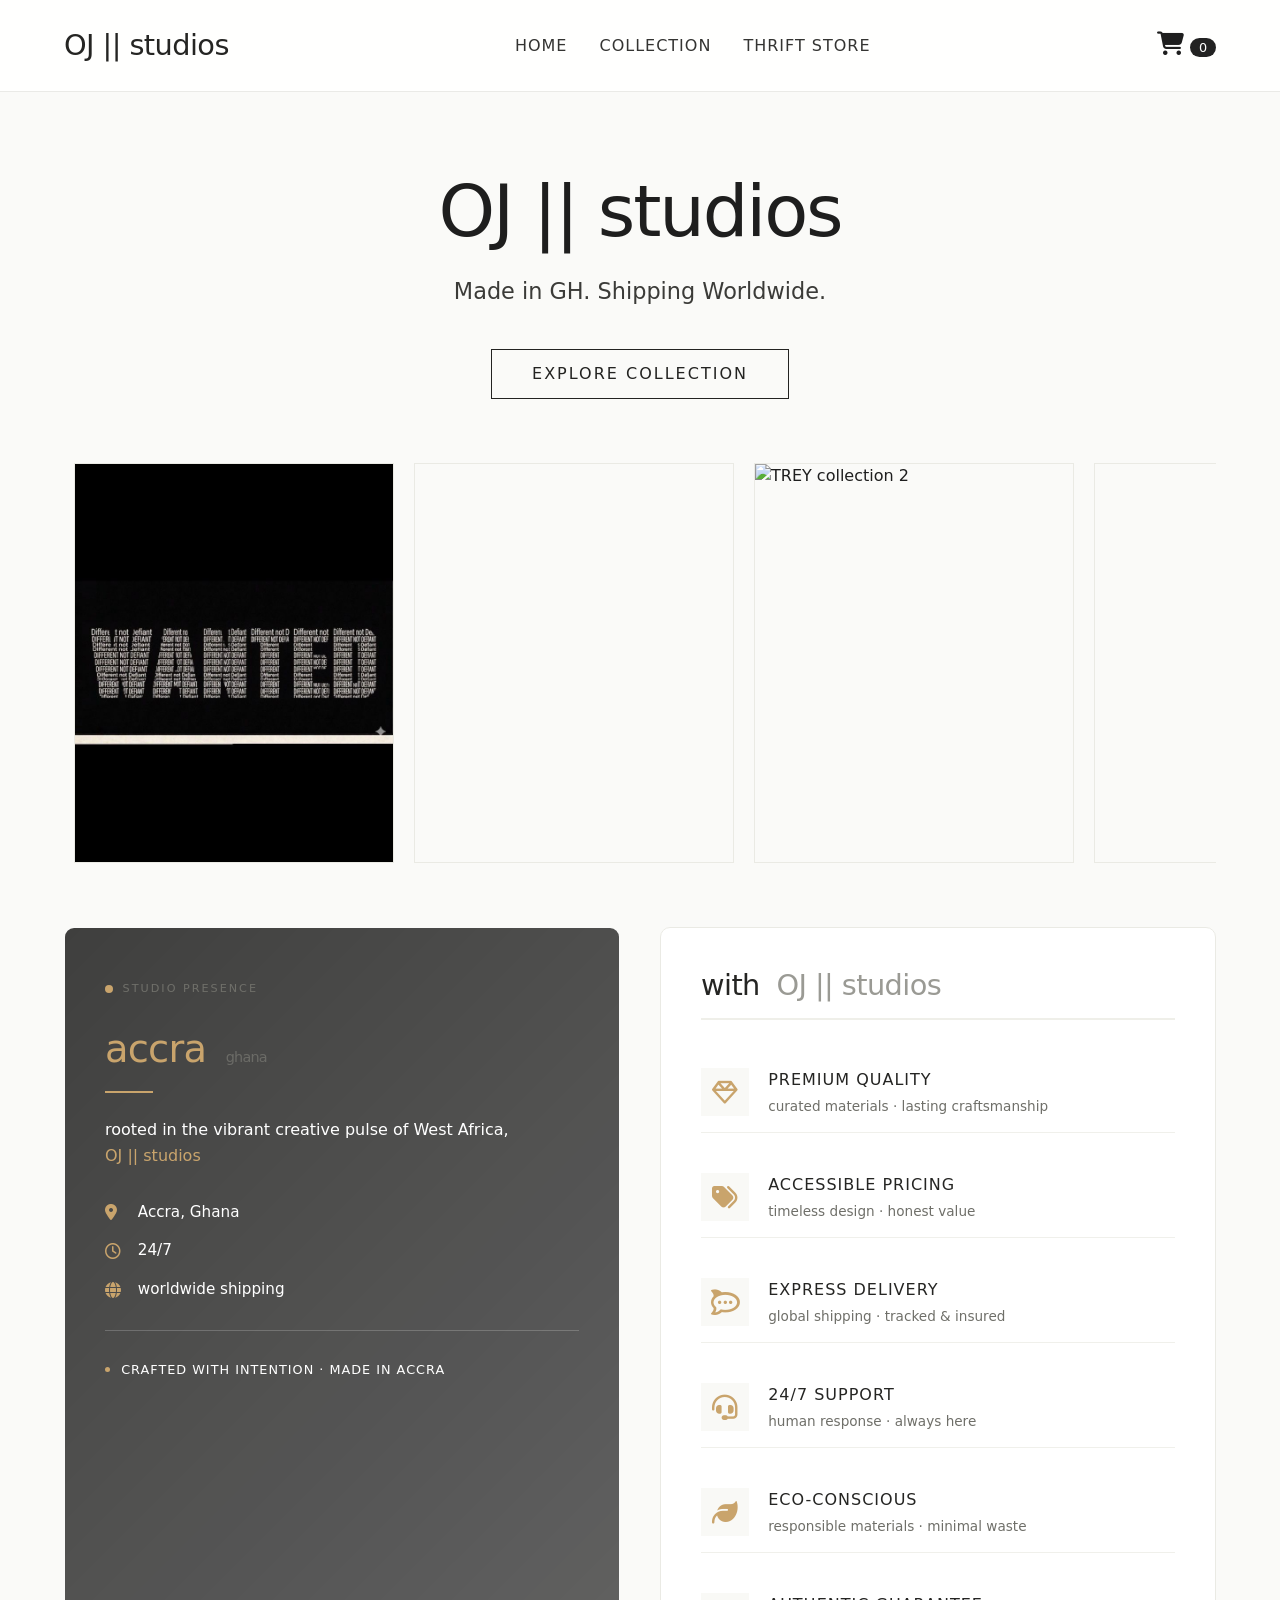
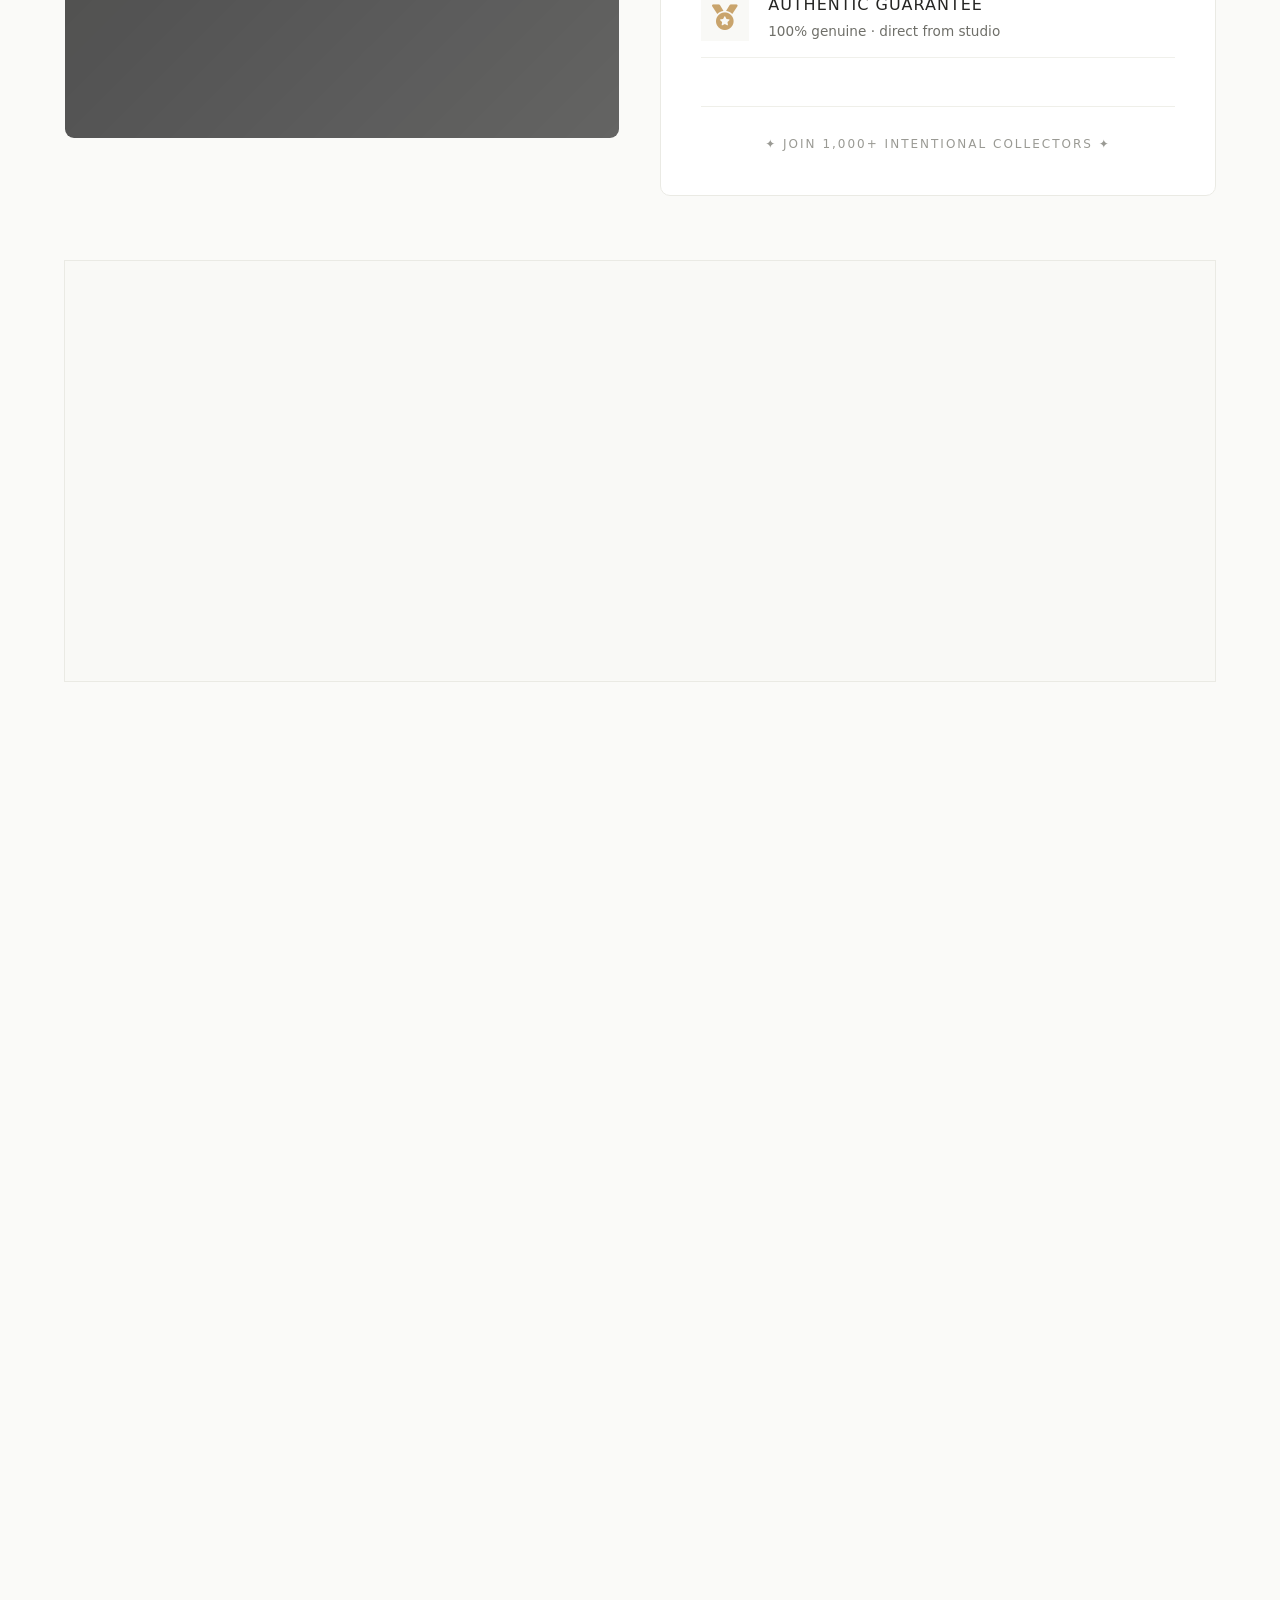
==== commit c12d504c: "more track infos" ====
--- a/acc.html
+++ b/acc.html
@@ -387,6 +387,7 @@
       // ========================================
       // TRACKING FUNCTIONS
       // ========================================
+      // TRACK ORDER - SHOWS COMPLETE ORDER DETAILS WITH ITEMS
       document
         .getElementById("trackOrderBtn")
         .addEventListener("click", async () => {
@@ -402,7 +403,7 @@
           }
 
           resultDiv.innerHTML =
-            '<div class="tracking-result">searching...</div>';
+            '<div class="tracking-result">🔍 searching for order...</div>';
 
           try {
             const response = await fetch(
@@ -417,35 +418,157 @@
             const result = await response.json();
 
             if (result.order) {
-              const statusClass = `status-${result.order.status || "pending"}`;
+              const order = result.order;
+              const statusClass = `status-${order.payment_status || "pending"}`;
+              const statusText = order.payment_status || "pending";
+
+              // Format status display
+              let statusDisplay = "";
+              switch (statusText) {
+                case "pending":
+                  statusDisplay = "🟡 Pending - Awaiting confirmation";
+                  break;
+                case "confirmed":
+                  statusDisplay = "🔵 Confirmed - Order confirmed";
+                  break;
+                case "shipped":
+                  statusDisplay = "🟠 Shipped - On its way!";
+                  break;
+                case "delivered":
+                  statusDisplay = "🟢 Delivered - Enjoy your order!";
+                  break;
+                default:
+                  statusDisplay = statusText;
+              }
+
+              // Build items HTML
+              let itemsHtml = "";
+              if (result.items && result.items.length > 0) {
+                itemsHtml =
+                  '<div style="margin-top: 20px;"><h4 style="margin-bottom: 15px;">🛍️ Order Items</h4>';
+                itemsHtml += '<div style="border: 1px solid #eaeae4;">';
+
+                result.items.forEach((item) => {
+                  itemsHtml += `
+                        <div style="display: flex; align-items: center; gap: 15px; padding: 15px; border-bottom: 1px solid #efefe9;">
+                            ${
+                              item.img_url
+                                ? `<img src="${item.img_url}" style="width: 60px; height: 70px; object-fit: cover;" alt="${item.product_name}">`
+                                : '<div style="width: 60px; height: 70px; background: #f9f9f6; display: flex; align-items: center; justify-content: center;">📦</div>'
+                            }
+                            <div style="flex: 1;">
+                                <strong style="font-size: 1rem;">${
+                                  item.product_name
+                                }</strong><br>
+                                <span style="color: #6f6f69; font-size: 0.85rem;">Size: ${
+                                  item.size || "N/A"
+                                } | Quantity: ${item.quantity}</span>
+                            </div>
+                            <div style="font-weight: 500; color: #c9a46c;">$${parseFloat(
+                              item.product_price
+                            ).toFixed(2)}</div>
+                        </div>
+                    `;
+                });
+
+                // Calculate subtotal
+                const subtotal = result.items.reduce(
+                  (sum, item) => sum + item.product_price * item.quantity,
+                  0
+                );
+                itemsHtml += `
+                    <div style="display: flex; justify-content: flex-end; padding: 15px; background: #f9f9f6;">
+                        <div><strong>Total:</strong> <span style="color: #c9a46c;">$${subtotal.toFixed(
+                          2
+                        )}</span></div>
+                    </div>
+                `;
+                itemsHtml += "</div></div>";
+              } else {
+                itemsHtml =
+                  '<p style="color: #8a8a84; margin-top: 15px;">No items found for this order.</p>';
+              }
+
+              // Full address display
+              let fullAddress = "";
+              if (order.delivery_address) {
+                fullAddress = order.delivery_address;
+                if (order.city) fullAddress += `, ${order.city}`;
+                if (order.region) fullAddress += `, ${order.region}`;
+                if (order.country) fullAddress += `, ${order.country}`;
+                if (order.postal_code) fullAddress += ` (${order.postal_code})`;
+              }
+
               resultDiv.innerHTML = `
-                        <div class="tracking-result">
-                            <p><strong>order reference:</strong> ${
-                              result.order.payment_reference
+                <div class="tracking-result" style="margin-top: 20px;">
+                    <!-- Order Header -->
+                    <div style="background: #f9f9f6; padding: 15px; margin-bottom: 20px;">
+                        <div style="display: flex; justify-content: space-between; flex-wrap: wrap; gap: 10px;">
+                            <div>
+                                <p style="color: #6f6f69; font-size: 12px; margin-bottom: 5px;">ORDER REFERENCE</p>
+                                <p style="font-weight: 600; font-family: monospace;">${
+                                  order.payment_reference || reference
+                                }</p>
+                            </div>
+                            <div>
+                                <p style="color: #6f6f69; font-size: 12px; margin-bottom: 5px;">ORDER DATE</p>
+                                <p>${new Date(
+                                  order.created_at
+                                ).toLocaleDateString()}</p>
+                            </div>
+                            <div>
+                                <p style="color: #6f6f69; font-size: 12px; margin-bottom: 5px;">ORDER STATUS</p>
+                                <span class="status-badge ${statusClass}">${statusDisplay}</span>
+                            </div>
+                        </div>
+                    </div>
+                    
+                    <!-- Customer Information -->
+                    <div style="margin-bottom: 20px;">
+                        <h4 style="margin-bottom: 10px;">👤 Customer Information</h4>
+                        <div style="background: #f9f9f6; padding: 15px;">
+                            <p><strong>Name:</strong> ${
+                              order.full_name || "N/A"
                             }</p>
-                            <p><strong>status:</strong> <span class="status-badge ${statusClass}">${
-                result.order.status || "pending"
-              }</span></p>
-                            <p><strong>order date:</strong> ${new Date(
-                              result.order.created_at
-                            ).toLocaleDateString()}</p>
-                            <p><strong>total:</strong> $${parseFloat(
-                              result.order.total_amount
-                            ).toFixed(2)}</p>
-                            <p><strong>delivery address:</strong> ${
-                              result.order.delivery_address || "N/A"
+                            <p><strong>Email:</strong> ${
+                              order.email || "N/A"
+                            }</p>
+                            <p><strong>Phone:</strong> ${
+                              order.phone || "N/A"
                             }</p>
                         </div>
-                    `;
+                    </div>
+                    
+                    <!-- Delivery Address -->
+                    <div style="margin-bottom: 20px;">
+                        <h4 style="margin-bottom: 10px;">📍 Delivery Address</h4>
+                        <div style="background: #f9f9f6; padding: 15px;">
+                            <p>${
+                              fullAddress ||
+                              order.delivery_address ||
+                              "No address provided"
+                            }</p>
+                            ${
+                              order.delivery_instructions
+                                ? `<p><strong>Instructions:</strong> ${order.delivery_instructions}</p>`
+                                : ""
+                            }
+                        </div>
+                    </div>
+                    
+                    <!-- Order Items -->
+                    ${itemsHtml}
+                </div>
+            `;
             } else {
-              resultDiv.innerHTML = `<div class="tracking-result" style="color: #c62828;">${
-                result.message || "order not found"
+              resultDiv.innerHTML = `<div class="tracking-result" style="color: #c62828;">❌ ${
+                result.message || "Order not found with this reference"
               }</div>`;
             }
           } catch (err) {
             console.error("Tracking error:", err);
             resultDiv.innerHTML =
-              '<div class="tracking-result" style="color: #c62828;">error searching for order</div>';
+              '<div class="tracking-result" style="color: #c62828;">❌ Error searching for order. Please try again.</div>';
           }
         });
 
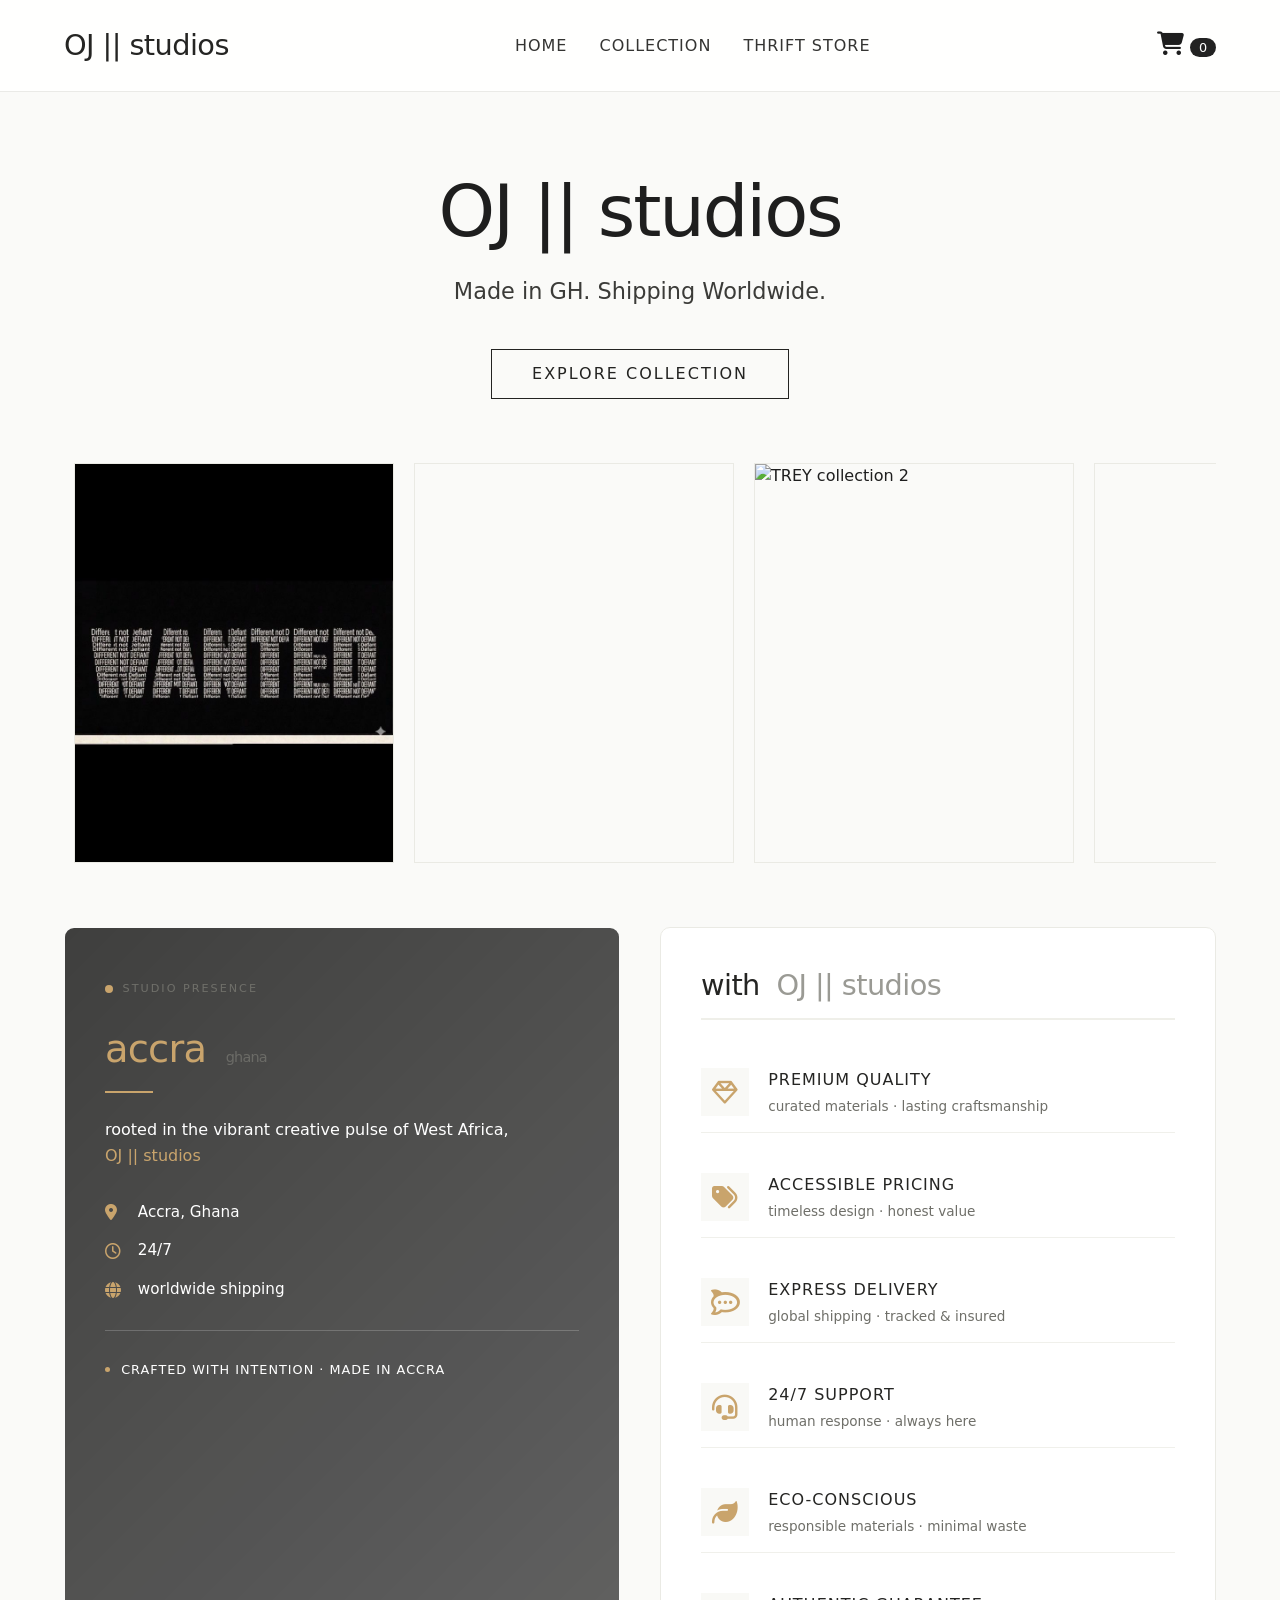
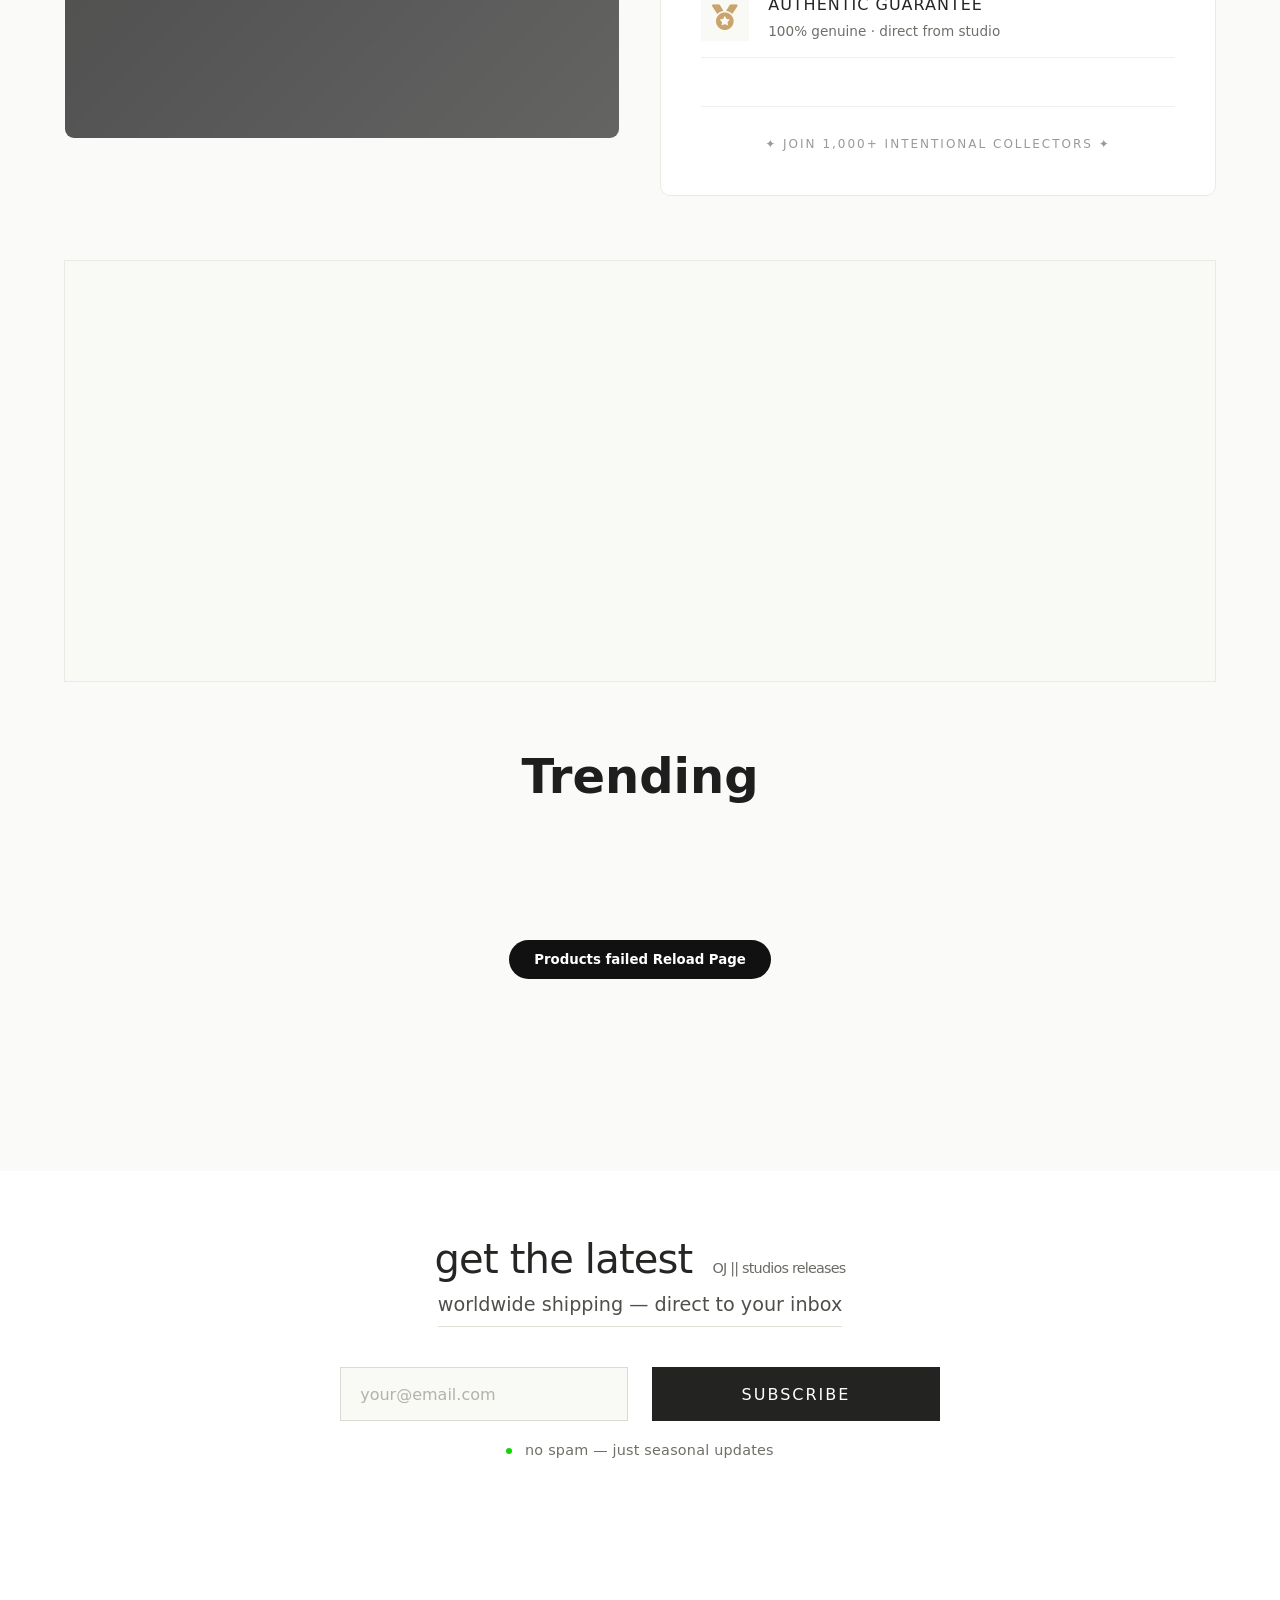
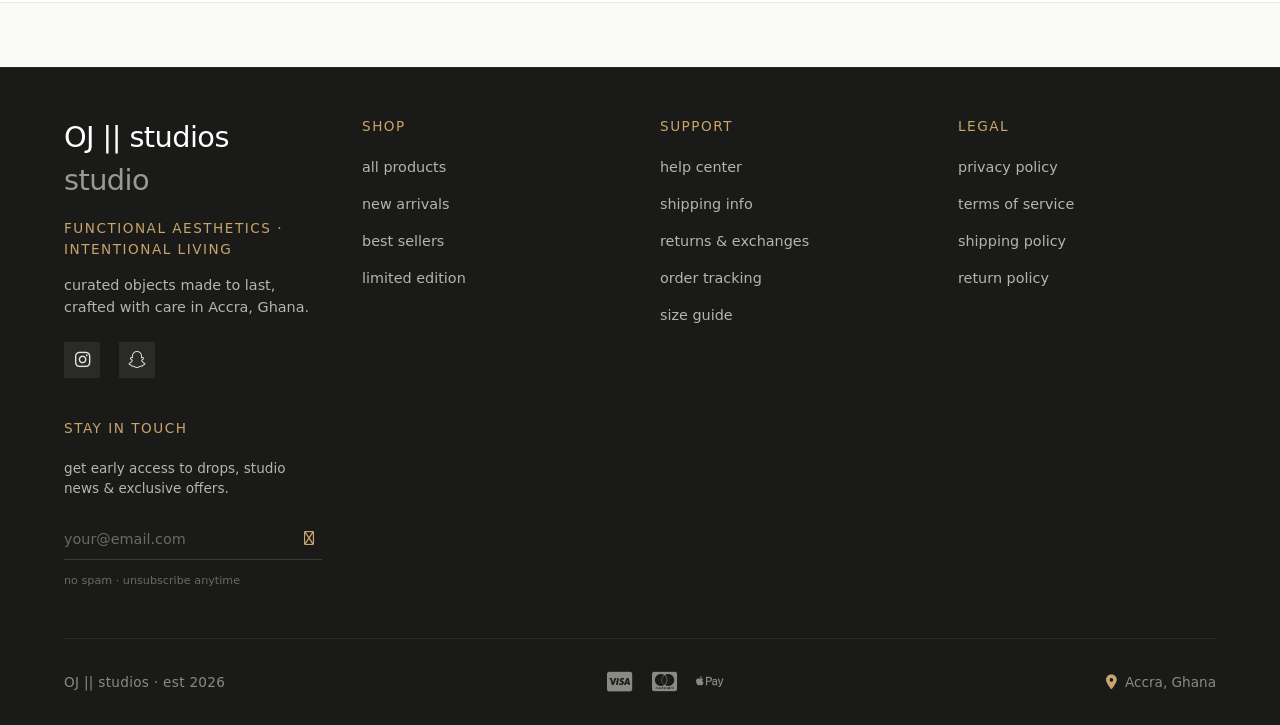
==== commit 11d13300: "ww" ====
--- a/acc.html
+++ b/acc.html
@@ -309,7 +309,7 @@
             const items = await itemsResponse.json();
             const firstItem = items[0];
 
-            const statusClass = `status-${order.status || "pending"}`;
+            const statusClass = `status-${status || "pending"}`;
 
             html += `
                         <tr>
@@ -419,17 +419,18 @@
 
             if (result.order) {
               const order = result.order;
-              const statusClass = `status-${order.payment_status || "pending"}`;
-              const statusText = order.payment_status || "pending";
+              const statusClass = `status-${order.status || "pending"}`;
+              const statusText = order.status || "pending";
 
               // Format status display
               let statusDisplay = "";
               switch (statusText) {
                 case "pending":
-                  statusDisplay = "🟡 Pending - Awaiting confirmation";
+                  statusDisplay = "🟡 Pending - Preparing Order";
                   break;
                 case "confirmed":
-                  statusDisplay = "🔵 Confirmed - Order confirmed";
+                  statusDisplay =
+                    "🔵 Confirmed - Order Prepared , Getting ready to ship";
                   break;
                 case "shipped":
                   statusDisplay = "🟠 Shipped - On its way!";
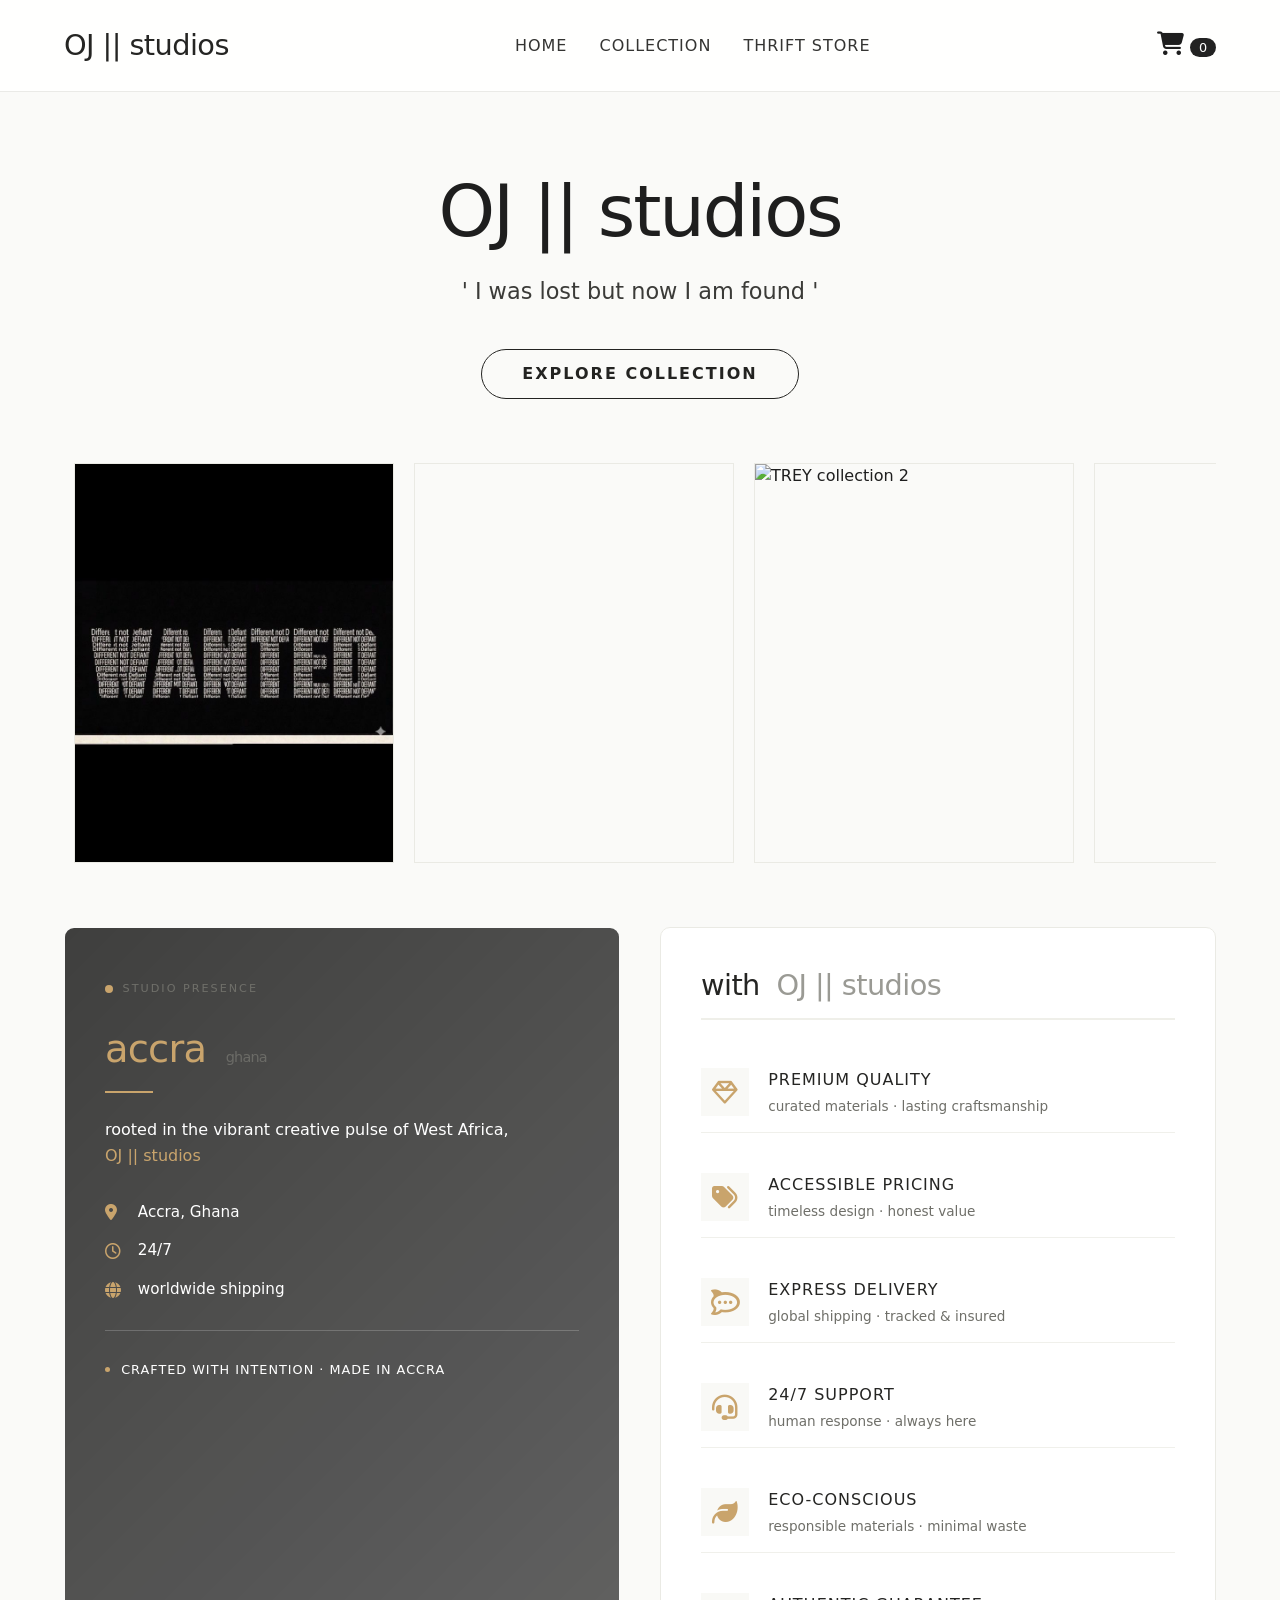
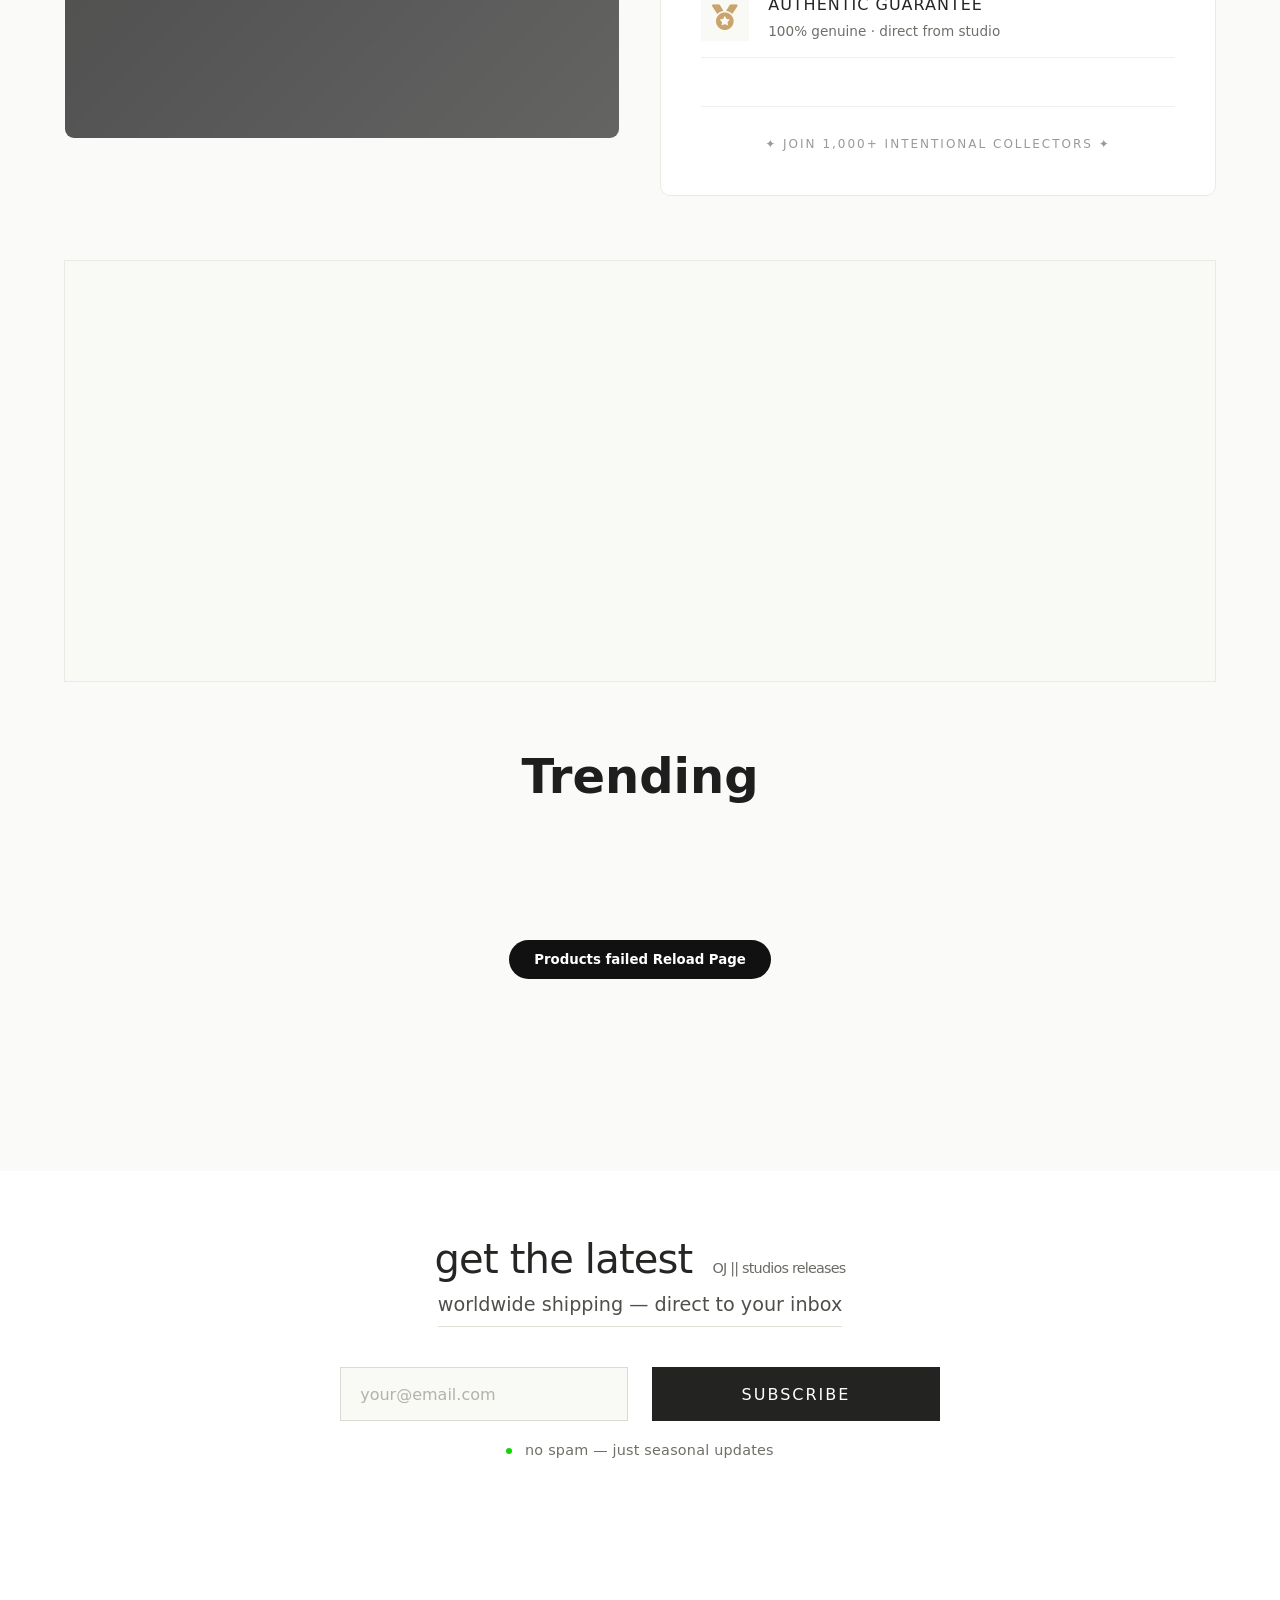
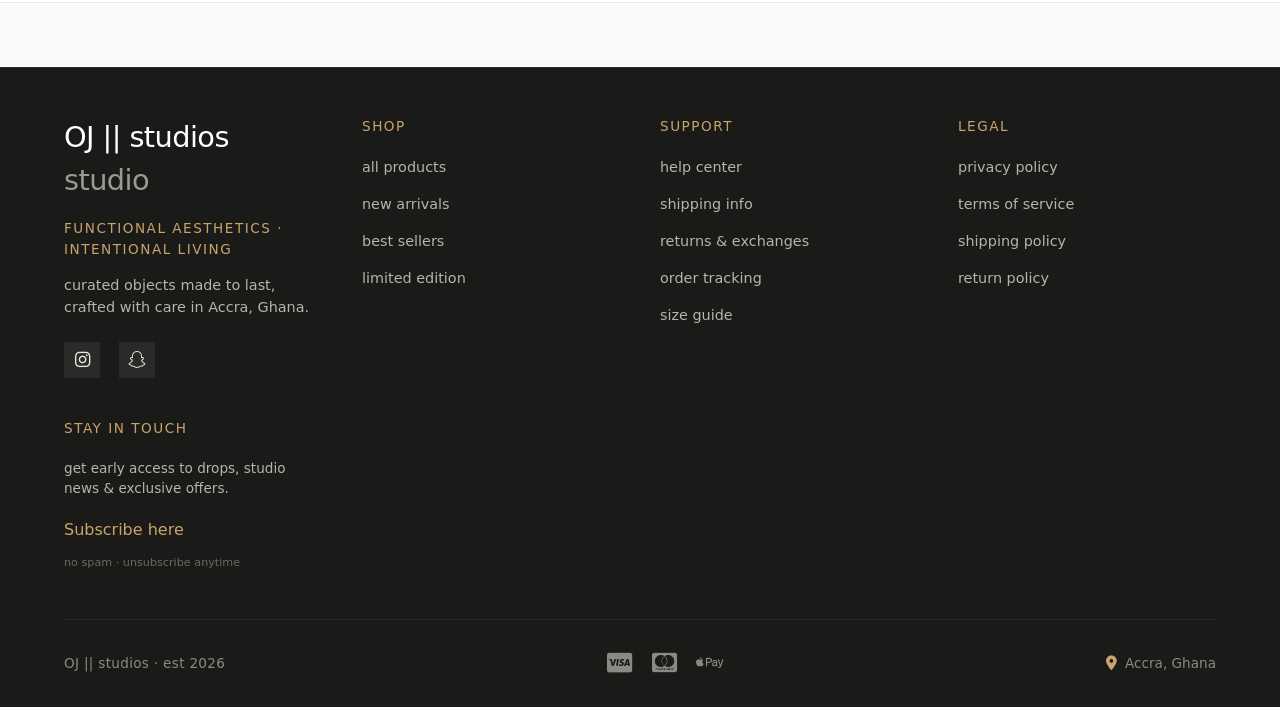
==== commit a276f066: "Add shared design tokens and restyle account/auth pages Introduce theme.css: a single source of colo" ====
--- a/acc.html
+++ b/acc.html
@@ -9,12 +9,16 @@
       rel="stylesheet"
       href="https://cdnjs.cloudflare.com/ajax/libs/font-awesome/6.0.0-beta3/css/all.min.css"
     />
+    <link rel="stylesheet" href="theme.css" />
     <link rel="stylesheet" href="acc.css" />
   </head>
   <body>
     <nav class="navbar">
       <a href="index.html" class="logo">OJ || studios</a>
-      <button class="logout-btn" id="logoutBtn">logout</button>
+      <button class="logout-btn" id="logoutBtn">
+        <i class="fa-solid fa-arrow-right-from-bracket" aria-hidden="true"></i>
+        <span>logout</span>
+      </button>
     </nav>
 
     <div class="account-container">
@@ -26,23 +30,23 @@
       <div class="account-grid">
         <!-- Sidebar -->
         <aside class="account-sidebar">
-          <div class="sidebar-nav">
+          <nav class="sidebar-nav" aria-label="account sections">
             <button class="sidebar-item active" data-tab="profile">
-              <i class="fa-regular fa-user"></i> profile
+              <i class="fa-regular fa-user" aria-hidden="true"></i> profile
             </button>
             <button class="sidebar-item" data-tab="orders">
-              <i class="fa-solid fa-gift"></i> orders
+              <i class="fa-solid fa-gift" aria-hidden="true"></i> orders
             </button>
             <button class="sidebar-item" data-tab="tracking">
-              <i class="fa-solid fa-truck"></i> track order
+              <i class="fa-solid fa-truck" aria-hidden="true"></i> track order
             </button>
             <button class="sidebar-item" data-tab="addresses">
-              <i class="fa-solid fa-location-dot"></i> addresses
+              <i class="fa-solid fa-location-dot" aria-hidden="true"></i> addresses
             </button>
             <button class="sidebar-item" data-tab="security">
-              <i class="fa-solid fa-lock"></i> security
+              <i class="fa-solid fa-lock" aria-hidden="true"></i> security
             </button>
-          </div>
+          </nav>
         </aside>
 
         <!-- Main Content -->
@@ -51,36 +55,42 @@
           <div id="profile-tab" class="tab-content">
             <h2 class="section-title">profile information</h2>
             <form class="profile-form" id="profileForm">
-              <div class="form-group">
-                <label>first name</label>
-                <input type="text" id="profileFirstName" disabled />
+              <div class="form-row">
+                <div class="form-group">
+                  <label for="profileFirstName">first name</label>
+                  <input type="text" id="profileFirstName" disabled />
+                </div>
+                <div class="form-group">
+                  <label for="profileSurname">surname</label>
+                  <input type="text" id="profileSurname" disabled />
+                </div>
               </div>
               <div class="form-group">
-                <label>surname</label>
-                <input type="text" id="profileSurname" disabled />
-              </div>
-              <div class="form-group">
-                <label>email</label>
+                <label for="profileEmail">email</label>
                 <input type="email" id="profileEmail" disabled />
               </div>
-              <button type="button" class="btn-primary" id="editProfileBtn">
-                edit profile
-              </button>
-              <button
-                type="submit"
-                class="btn-primary"
-                id="saveProfileBtn"
-                style="display: none"
-              >
-                save changes
-              </button>
+              <div class="form-actions">
+                <button type="button" class="btn-primary" id="editProfileBtn">
+                  edit profile
+                </button>
+                <button
+                  type="submit"
+                  class="btn-primary"
+                  id="saveProfileBtn"
+                  style="display: none"
+                >
+                  save changes
+                </button>
+              </div>
             </form>
           </div>
 
           <!-- Orders Tab -->
           <div id="orders-tab" class="tab-content" style="display: none">
             <h2 class="section-title">order history</h2>
-            <div id="ordersContainer"></div>
+            <div class="orders-table-wrap">
+              <div id="ordersContainer" aria-live="polite"></div>
+            </div>
           </div>
 
           <!-- Tracking Tab -->
@@ -89,6 +99,9 @@
             <div class="tracking-section">
               <p>enter your order reference to check status</p>
               <div class="tracking-input-group">
+                <label for="trackingReference" class="visually-hidden"
+                  >order reference</label
+                >
                 <input
                   type="text"
                   id="trackingReference"
@@ -99,14 +112,14 @@
                   track order
                 </button>
               </div>
-              <div id="trackingResult"></div>
+              <div id="trackingResult" aria-live="polite"></div>
             </div>
           </div>
 
           <!-- Addresses Tab -->
           <div id="addresses-tab" class="tab-content" style="display: none">
             <h2 class="section-title">saved addresses</h2>
-            <div id="addressesContainer"></div>
+            <div id="addressesContainer" aria-live="polite"></div>
           </div>
 
           <!-- Security Tab -->
@@ -114,22 +127,30 @@
             <h2 class="section-title">change password</h2>
             <form class="profile-form" id="passwordForm">
               <div class="form-group">
-                <label>current password</label>
+                <label for="currentPassword">current password</label>
                 <input type="password" id="currentPassword" required />
               </div>
               <div class="form-group">
-                <label>new password</label>
+                <label for="newPassword">new password</label>
                 <input type="password" id="newPassword" required />
               </div>
               <div class="form-group">
-                <label>confirm new password</label>
+                <label for="confirmPassword">confirm new password</label>
                 <input type="password" id="confirmPassword" required />
               </div>
-              <button type="submit" class="btn-primary">update password</button>
+              <div class="form-actions">
+                <button type="submit" class="btn-primary">
+                  update password
+                </button>
+              </div>
             </form>
 
             <div class="danger-zone">
               <h4>danger zone</h4>
+              <p class="danger-zone-copy">
+                this permanently deletes your account and all associated
+                data. this cannot be undone.
+              </p>
               <button class="btn-danger" id="deleteAccountBtn">
                 delete my account
               </button>
@@ -309,7 +330,7 @@
             const items = await itemsResponse.json();
             const firstItem = items[0];
 
-            const statusClass = `status-${status || "pending"}`;
+            const statusClass = `status-${order.status || "pending"}`;
 
             html += `
                         <tr>
--- a/theme.css
+++ b/theme.css
@@ -0,0 +1,223 @@
+/* ==========================================================================
+   OJ || studios — shared design tokens & base primitives
+   Loaded first on every page. Presentation only — no page-specific rules,
+   no ids/classes that any JS depends on are defined or altered here.
+   ========================================================================== */
+
+:root {
+  /* --- brand & ink --- */
+  --color-ink-900: #1e1e1e;
+  --color-ink-800: #232321;
+  --color-ink-700: #252523;
+  --color-ink-600: #3b3b38;
+  --color-gold: #c9a46c;
+  --color-gold-dark: #a9824f;
+  --color-gold-soft: #e6d3ae;
+
+  /* --- neutrals (light -> dark) --- */
+  --color-white: #ffffff;
+  --color-white-warm: #fafaf8;
+  --color-off-white: #f9f9f6;
+  --color-gray-50: #efefe9;
+  --color-gray-100: #eaeae4;
+  --color-gray-150: #e2e2db;
+  --color-gray-200: #d4d4ce;
+  --color-gray-300: #b5b5ad;
+  --color-gray-400: #8a8a84;
+  --color-gray-500: #6f6f69;
+  --color-gray-600: #4f4f4b;
+
+  /* --- semantic --- */
+  --color-success: #2e7d32;
+  --color-success-bg: #e8f5e9;
+  --color-error: #c62828;
+  --color-error-bg: #ffebee;
+  --color-warning: #f57c00;
+  --color-warning-bg: #fff3e0;
+
+  /* --- surfaces / text (semantic aliases, prefer these in new rules) --- */
+  --surface-page: var(--color-white-warm);
+  --surface-card: var(--color-white);
+  --surface-sunken: var(--color-off-white);
+  --surface-dark: var(--color-ink-800);
+  --text-primary: var(--color-ink-800);
+  --text-secondary: var(--color-gray-500);
+  --text-muted: var(--color-gray-400);
+  --text-on-dark: var(--color-white-warm);
+  --border-subtle: var(--color-gray-150);
+  --border-default: var(--color-gray-200);
+
+  /* --- typography --- */
+  --font-sans: "Inter", system-ui, -apple-system, BlinkMacSystemFont,
+    "Segoe UI", Roboto, sans-serif;
+  --font-mono: "Inter", ui-monospace, monospace;
+
+  /* --- spacing scale --- */
+  --space-1: 0.25rem;
+  --space-2: 0.5rem;
+  --space-3: 0.75rem;
+  --space-4: 1rem;
+  --space-5: 1.5rem;
+  --space-6: 2rem;
+  --space-7: 3rem;
+  --space-8: 4rem;
+  --space-9: 6rem;
+
+  /* --- radius / shadow --- */
+  --radius-sm: 6px;
+  --radius-md: 10px;
+  --radius-lg: 16px;
+  --radius-pill: 999px;
+  --shadow-sm: 0 1px 2px rgba(30, 30, 30, 0.06), 0 1px 1px rgba(30, 30, 30, 0.04);
+  --shadow-md: 0 4px 16px rgba(30, 30, 30, 0.08), 0 2px 6px rgba(30, 30, 30, 0.05);
+  --shadow-lg: 0 16px 40px rgba(30, 30, 30, 0.14), 0 4px 12px rgba(30, 30, 30, 0.06);
+  --shadow-gold: 0 8px 24px rgba(201, 164, 108, 0.25);
+
+  /* --- motion --- */
+  --ease-out: cubic-bezier(0.16, 1, 0.3, 1);
+  --transition-fast: 150ms var(--ease-out);
+  --transition-base: 250ms var(--ease-out);
+  --transition-slow: 420ms var(--ease-out);
+
+  /* --- layout --- */
+  --breakpoint-lg: 1024px;
+  --breakpoint-md: 768px;
+  --breakpoint-sm: 480px;
+  --focus-ring: 0 0 0 3px rgba(201, 164, 108, 0.45);
+}
+
+/* --- base reset (safe, non-invasive) --- */
+*,
+*::before,
+*::after {
+  box-sizing: border-box;
+}
+
+html {
+  -webkit-text-size-adjust: 100%;
+  scroll-behavior: smooth;
+}
+
+@media (prefers-reduced-motion: reduce) {
+  html {
+    scroll-behavior: auto;
+  }
+  *,
+  *::before,
+  *::after {
+    animation-duration: 0.001ms !important;
+    animation-iteration-count: 1 !important;
+    transition-duration: 0.001ms !important;
+  }
+}
+
+/* consistent, visible keyboard focus everywhere, mouse users unaffected */
+:focus-visible {
+  outline: 2px solid var(--color-gold);
+  outline-offset: 2px;
+  box-shadow: var(--focus-ring);
+}
+
+::selection {
+  background: var(--color-gold);
+  color: var(--color-ink-800);
+}
+
+::-webkit-scrollbar {
+  width: 10px;
+  height: 10px;
+}
+::-webkit-scrollbar-track {
+  background: var(--surface-sunken);
+}
+::-webkit-scrollbar-thumb {
+  background: var(--color-gray-300);
+  border-radius: var(--radius-pill);
+}
+::-webkit-scrollbar-thumb:hover {
+  background: var(--color-gold);
+}
+
+.visually-hidden {
+  position: absolute;
+  width: 1px;
+  height: 1px;
+  padding: 0;
+  margin: -1px;
+  overflow: hidden;
+  clip: rect(0, 0, 0, 0);
+  white-space: nowrap;
+  border: 0;
+}
+
+/* --- shared primitives (opt-in utility classes, nothing here is required
+   by any existing JS hook) --- */
+.btn {
+  display: inline-flex;
+  align-items: center;
+  justify-content: center;
+  gap: var(--space-2);
+  font-family: var(--font-sans);
+  font-size: 0.95rem;
+  font-weight: 600;
+  letter-spacing: 0.02em;
+  padding: 0.85rem 1.75rem;
+  border-radius: var(--radius-pill);
+  border: 1px solid transparent;
+  cursor: pointer;
+  transition: transform var(--transition-fast), box-shadow var(--transition-fast),
+    background-color var(--transition-fast), color var(--transition-fast),
+    border-color var(--transition-fast);
+  text-decoration: none;
+}
+.btn:active {
+  transform: translateY(1px);
+}
+.btn-primary {
+  background: var(--color-ink-800);
+  color: var(--text-on-dark);
+}
+.btn-primary:hover {
+  background: var(--color-gold);
+  color: var(--color-ink-800);
+  box-shadow: var(--shadow-gold);
+}
+.btn-gold {
+  background: var(--color-gold);
+  color: var(--color-ink-800);
+}
+.btn-gold:hover {
+  background: var(--color-gold-dark);
+  box-shadow: var(--shadow-gold);
+}
+.btn-secondary {
+  background: transparent;
+  color: var(--color-ink-800);
+  border-color: var(--border-default);
+}
+.btn-secondary:hover {
+  border-color: var(--color-gold);
+  color: var(--color-gold-dark);
+}
+
+.card {
+  background: var(--surface-card);
+  border: 1px solid var(--border-subtle);
+  border-radius: var(--radius-lg);
+  box-shadow: var(--shadow-sm);
+  transition: box-shadow var(--transition-base), transform var(--transition-base);
+}
+
+.badge {
+  display: inline-flex;
+  align-items: center;
+  gap: var(--space-1);
+  font-size: 0.72rem;
+  font-weight: 600;
+  letter-spacing: 0.06em;
+  text-transform: uppercase;
+  padding: 0.3rem 0.7rem;
+  border-radius: var(--radius-pill);
+  background: var(--surface-sunken);
+  color: var(--text-secondary);
+}
--- a/acc.css
+++ b/acc.css
@@ -1,462 +1,797 @@
-* {
-  margin: 0;
-  padding: 0;
-  box-sizing: border-box;
-}
+/* ==========================================================================
+   OJ || studios — Account Dashboard
+   Consumes design tokens from theme.css (loaded before this file).
+   Every id/class the inline <script> depends on is preserved verbatim;
+   this file only adds presentation.
+   ========================================================================== */
 
 body {
-  font-family: "Inter", system-ui, -apple-system, BlinkMacSystemFont, "Segoe UI",
-    Roboto, sans-serif;
-  background: #fafaf8;
-  color: #1e1e1e;
+  font-family: var(--font-sans);
+  background: var(--surface-page);
+  color: var(--text-primary);
   line-height: 1.5;
 }
 
-/* Navbar */
+/* ==========================================================================
+   Navbar
+   ========================================================================== */
 .navbar {
   display: flex;
   justify-content: space-between;
   align-items: center;
-  padding: 1.5rem 5%;
-  background: #ffffffd9;
-  backdrop-filter: blur(8px);
-  border-bottom: 1px solid #eaeae7;
+  gap: var(--space-4);
+  padding: var(--space-5) 5%;
+  background: rgba(255, 255, 255, 0.85);
+  backdrop-filter: blur(10px);
+  -webkit-backdrop-filter: blur(10px);
+  border-bottom: 1px solid var(--border-subtle);
   position: sticky;
   top: 0;
   z-index: 100;
 }
 
 .logo {
-  font-size: 1.8rem;
+  font-size: 1.6rem;
   font-weight: 500;
   letter-spacing: -0.02em;
-  color: #252523;
+  color: var(--color-ink-700);
   text-decoration: none;
+  transition: color var(--transition-fast);
+}
+
+.logo:hover {
+  color: var(--color-gold-dark);
 }
 
 .logo span {
   font-weight: 280;
-  color: #7c7c7a;
+  color: var(--text-secondary);
 }
 
 .logout-btn {
+  display: inline-flex;
+  align-items: center;
+  gap: var(--space-2);
   background: transparent;
-  border: 1px solid #e2e2db;
-  padding: 0.6rem 1.5rem;
+  border: 1px solid var(--border-default);
+  border-radius: var(--radius-pill);
+  padding: 0.6rem 1.35rem;
   cursor: pointer;
   font-family: inherit;
+  font-size: 0.8rem;
+  text-transform: uppercase;
+  letter-spacing: 0.08em;
+  color: var(--text-secondary);
+  transition: background var(--transition-fast), color var(--transition-fast),
+    border-color var(--transition-fast);
+}
+
+.logout-btn i {
   font-size: 0.85rem;
-  text-transform: uppercase;
-  letter-spacing: 1px;
-  transition: all 0.2s;
-  color: #4f4f4b;
 }
 
 .logout-btn:hover {
-  background: #232321;
-  color: white;
-  border-color: #232321;
-}
-
-/* Main Container */
+  background: var(--color-ink-800);
+  color: var(--text-on-dark);
+  border-color: var(--color-ink-800);
+}
+
+/* ==========================================================================
+   Page container / header
+   ========================================================================== */
 .account-container {
   max-width: 1400px;
   margin: 0 auto;
-  padding: 3rem 5%;
-}
-
-/* Welcome Header */
+  padding: var(--space-7) 5% var(--space-9);
+}
+
 .welcome-header {
-  margin-bottom: 2.5rem;
+  margin-bottom: var(--space-6);
 }
 
 .welcome-header h1 {
-  font-size: 2rem;
-  font-weight: 380;
+  font-size: clamp(1.6rem, 1.2rem + 1.5vw, 2.2rem);
+  font-weight: 400;
   letter-spacing: -0.02em;
-  color: #252523;
+  color: var(--color-ink-700);
+  text-transform: lowercase;
 }
 
 .welcome-header p {
-  color: #6f6f69;
-  margin-top: 0.3rem;
-}
-
-/* Account Grid */
+  color: var(--text-secondary);
+  margin-top: var(--space-1);
+  font-size: 0.95rem;
+}
+
+.welcome-header #userNameDisplay {
+  color: var(--color-gold-dark);
+  font-weight: 600;
+}
+
+/* ==========================================================================
+   Grid layout
+   ========================================================================== */
 .account-grid {
   display: grid;
-  grid-template-columns: 280px 1fr;
-  gap: 2.5rem;
-}
-
-/* Sidebar */
+  grid-template-columns: 260px 1fr;
+  gap: var(--space-6);
+  align-items: start;
+}
+
+/* ==========================================================================
+   Sidebar
+   ========================================================================== */
 .account-sidebar {
-  background: #ffffff;
-  border: 1px solid #eaeae4;
-  padding: 1.5rem;
-  height: fit-content;
+  background: var(--surface-card);
+  border: 1px solid var(--border-subtle);
+  border-radius: var(--radius-lg);
+  box-shadow: var(--shadow-sm);
+  padding: var(--space-3);
   position: sticky;
-  top: 100px;
+  top: calc(var(--space-8) + 1.5rem);
 }
 
 .sidebar-nav {
   display: flex;
   flex-direction: column;
-  gap: 0.3rem;
+  gap: 0.2rem;
 }
 
 .sidebar-item {
   display: flex;
   align-items: center;
-  gap: 1rem;
-  padding: 0.9rem 1rem;
+  gap: var(--space-3);
+  padding: 0.85rem 1rem;
   background: transparent;
   border: none;
+  border-radius: var(--radius-md);
   width: 100%;
   text-align: left;
-  font-size: 0.95rem;
+  font-size: 0.92rem;
   font-weight: 400;
-  color: #4f4f4b;
+  color: var(--text-secondary);
   cursor: pointer;
-  transition: all 0.2s;
+  transition: background var(--transition-fast), color var(--transition-fast);
   font-family: inherit;
+  position: relative;
 }
 
 .sidebar-item i {
-  width: 22px;
-  color: #b5b5ad;
-  font-size: 1.1rem;
+  width: 20px;
+  text-align: center;
+  color: var(--text-muted);
+  font-size: 1.02rem;
+  transition: color var(--transition-fast);
 }
 
 .sidebar-item:hover {
-  background: #f9f9f6;
-  color: #252523;
+  background: var(--surface-sunken);
+  color: var(--color-ink-800);
+}
+
+.sidebar-item:hover i {
+  color: var(--color-gold-dark);
 }
 
 .sidebar-item.active {
-  background: #f9f9f6;
-  color: #c9a46c;
-  border-left: 3px solid #c9a46c;
+  background: var(--surface-sunken);
+  color: var(--color-gold-dark);
+  font-weight: 600;
+}
+
+.sidebar-item.active::before {
+  content: "";
+  position: absolute;
+  left: -3px;
+  top: 10%;
+  bottom: 10%;
+  width: 3px;
+  border-radius: var(--radius-pill);
+  background: var(--color-gold);
 }
 
 .sidebar-item.active i {
-  color: #c9a46c;
-}
-
-/* Main Content */
+  color: var(--color-gold);
+}
+
+/* ==========================================================================
+   Main content
+   ========================================================================== */
 .account-main {
-  background: #ffffff;
-  border: 1px solid #eaeae4;
-  padding: 2rem;
+  background: var(--surface-card);
+  border: 1px solid var(--border-subtle);
+  border-radius: var(--radius-lg);
+  box-shadow: var(--shadow-sm);
+  padding: var(--space-6);
+  min-height: 420px;
 }
 
 .section-title {
-  font-size: 1.4rem;
-  font-weight: 400;
+  font-size: 1.25rem;
+  font-weight: 500;
   letter-spacing: -0.01em;
-  color: #252523;
-  margin-bottom: 1.5rem;
-  padding-bottom: 0.8rem;
-  border-bottom: 1px solid #efefe9;
-}
-
-/* Profile Form */
+  color: var(--color-ink-700);
+  margin-bottom: var(--space-5);
+  padding-bottom: var(--space-3);
+  border-bottom: 1px solid var(--border-subtle);
+}
+
+/* ==========================================================================
+   Forms (profile / password)
+   ========================================================================== */
 .profile-form {
   display: flex;
   flex-direction: column;
-  gap: 1.5rem;
-  max-width: 500px;
+  gap: var(--space-5);
+  max-width: 560px;
+}
+
+.form-row {
+  display: grid;
+  grid-template-columns: 1fr 1fr;
+  gap: var(--space-5);
 }
 
 .form-group {
   display: flex;
   flex-direction: column;
-  gap: 0.4rem;
+  gap: var(--space-2);
 }
 
 .form-group label {
-  font-size: 0.8rem;
+  font-size: 0.75rem;
+  font-weight: 600;
   text-transform: uppercase;
-  letter-spacing: 0.5px;
-  color: #4a4a46;
+  letter-spacing: 0.06em;
+  color: var(--text-secondary);
 }
 
 .form-group input {
-  padding: 0.8rem;
-  background: #f9f9f6;
-  border: 1px solid #e2e2db;
-  font-size: 1rem;
+  padding: 0.85rem 1rem;
+  background: var(--surface-sunken);
+  border: 1px solid var(--border-default);
+  border-radius: var(--radius-md);
+  font-size: 0.98rem;
   font-family: inherit;
-  transition: all 0.2s;
+  color: var(--text-primary);
+  transition: border-color var(--transition-fast), background var(--transition-fast),
+    box-shadow var(--transition-fast);
+}
+
+.form-group input:hover:not(:disabled) {
+  border-color: var(--color-gray-300);
 }
 
 .form-group input:focus {
   outline: none;
-  border-color: #c9a46c;
-  background: #ffffff;
+  border-color: var(--color-gold);
+  background: var(--surface-card);
+  box-shadow: var(--focus-ring);
+}
+
+.form-group input:focus-visible {
+  box-shadow: var(--focus-ring);
 }
 
 .form-group input:disabled {
-  background: #efefe9;
-  color: #8a8a84;
-}
-
+  background: var(--color-gray-50);
+  color: var(--text-muted);
+  border-color: var(--border-subtle);
+  cursor: not-allowed;
+}
+
+.form-actions {
+  display: flex;
+  gap: var(--space-3);
+}
+
+/* ==========================================================================
+   Buttons (page-specific overrides layered on theme .btn-primary look)
+   ========================================================================== */
 .btn-primary {
-  background: #232321;
-  border: 1px solid #232321;
-  color: white;
-  padding: 0.9rem 1.8rem;
-  font-size: 0.9rem;
+  background: var(--color-ink-800);
+  border: 1px solid var(--color-ink-800);
+  color: var(--text-on-dark);
+  padding: 0.85rem 1.8rem;
+  font-size: 0.85rem;
+  font-weight: 600;
   text-transform: uppercase;
-  letter-spacing: 1.5px;
+  letter-spacing: 0.1em;
+  border-radius: var(--radius-pill);
   cursor: pointer;
-  transition: all 0.2s;
+  transition: background var(--transition-fast), box-shadow var(--transition-fast),
+    transform var(--transition-fast), color var(--transition-fast);
   font-family: inherit;
   width: fit-content;
 }
 
 .btn-primary:hover {
-  background: #3b3b38;
+  background: var(--color-gold);
+  border-color: var(--color-gold);
+  color: var(--color-ink-800);
+  box-shadow: var(--shadow-gold);
+}
+
+.btn-primary:active {
+  transform: translateY(1px);
 }
 
 .btn-secondary {
   background: transparent;
-  border: 1px solid #e2e2db;
-  color: #4f4f4b;
-  padding: 0.9rem 1.8rem;
-  font-size: 0.9rem;
+  border: 1px solid var(--border-default);
+  color: var(--text-secondary);
+  padding: 0.85rem 1.8rem;
+  font-size: 0.85rem;
+  font-weight: 600;
   text-transform: uppercase;
-  letter-spacing: 1.5px;
+  letter-spacing: 0.1em;
+  border-radius: var(--radius-pill);
   cursor: pointer;
-  transition: all 0.2s;
+  transition: all var(--transition-fast);
   font-family: inherit;
 }
 
 .btn-secondary:hover {
-  border-color: #232321;
-  color: #232321;
-}
-
-/* Orders Table */
+  border-color: var(--color-gold);
+  color: var(--color-gold-dark);
+}
+
+/* ==========================================================================
+   Orders table
+   ========================================================================== */
+.orders-table-wrap {
+  width: 100%;
+  overflow-x: auto;
+  -webkit-overflow-scrolling: touch;
+  border-radius: var(--radius-md);
+}
+
 .orders-table {
   width: 100%;
+  min-width: 560px;
   border-collapse: collapse;
 }
 
 .orders-table th,
 .orders-table td {
-  padding: 1rem 0.8rem;
+  padding: var(--space-4) var(--space-3);
   text-align: left;
-  border-bottom: 1px solid #efefe9;
+  border-bottom: 1px solid var(--border-subtle);
+  vertical-align: middle;
 }
 
 .orders-table th {
-  font-size: 0.8rem;
+  font-size: 0.72rem;
   text-transform: uppercase;
-  letter-spacing: 0.5px;
-  color: #6f6f69;
-  font-weight: 400;
+  letter-spacing: 0.08em;
+  color: var(--text-secondary);
+  font-weight: 600;
+}
+
+.orders-table tbody tr {
+  transition: background var(--transition-fast);
+}
+
+.orders-table tbody tr:hover {
+  background: var(--surface-sunken);
+}
+
+.orders-table tbody tr:last-child td {
+  border-bottom: none;
 }
 
 .order-img {
-  width: 50px;
-  height: 60px;
+  width: 48px;
+  height: 58px;
   object-fit: cover;
+  border-radius: var(--radius-sm);
+  border: 1px solid var(--border-subtle);
+  background: var(--surface-sunken);
 }
 
 .status-badge {
-  display: inline-block;
-  padding: 0.25rem 0.7rem;
-  font-size: 0.7rem;
+  display: inline-flex;
+  align-items: center;
+  padding: 0.3rem 0.75rem;
+  font-size: 0.68rem;
+  font-weight: 700;
   text-transform: uppercase;
-  letter-spacing: 0.5px;
-  border-radius: 20px;
+  letter-spacing: 0.06em;
+  border-radius: var(--radius-pill);
+  white-space: nowrap;
 }
 
 .status-pending {
-  background: #fff3e0;
-  color: #e6a017;
+  background: var(--color-warning-bg);
+  color: var(--color-warning);
 }
 
 .status-confirmed {
-  background: #e3f2fd;
-  color: #1565c0;
+  background: var(--color-gold-soft);
+  color: var(--color-gold-dark);
 }
 
 .status-shipped {
-  background: #fff8e1;
-  color: #f57c00;
+  background: var(--color-ink-800);
+  color: var(--text-on-dark);
 }
 
 .status-delivered {
-  background: #e8f5e9;
-  color: #2e7d32;
+  background: var(--color-success-bg);
+  color: var(--color-success);
 }
 
 .order-action {
   background: none;
   border: none;
-  color: #c9a46c;
+  color: var(--color-gold-dark);
   cursor: pointer;
   font-size: 0.85rem;
+  font-weight: 600;
   font-family: inherit;
+  padding: var(--space-1) 0;
 }
 
 .order-action:hover {
   text-decoration: underline;
-}
-
-/* Empty State */
+  color: var(--color-gold-dark);
+}
+
+/* Order details list (inside modal, injected by viewOrder()) */
+.order-items-list {
+  margin-top: var(--space-4);
+}
+
+.order-item-row {
+  display: flex;
+  align-items: center;
+  gap: var(--space-4);
+  padding: var(--space-3) 0;
+  border-bottom: 1px solid var(--border-subtle);
+}
+
+.order-item-row:last-child {
+  border-bottom: none;
+}
+
+.order-item-img {
+  width: 48px;
+  height: 58px;
+  object-fit: cover;
+  border-radius: var(--radius-sm);
+  flex-shrink: 0;
+}
+
+/* ==========================================================================
+   Empty state
+   ========================================================================== */
 .empty-state {
   text-align: center;
-  padding: 3rem;
-  color: #8a8a84;
-}
-
-/* Address Card */
+  padding: var(--space-8) var(--space-4);
+  color: var(--text-muted);
+  font-size: 0.95rem;
+}
+
+/* ==========================================================================
+   Addresses
+   ========================================================================== */
+#addressesContainer {
+  display: grid;
+  grid-template-columns: repeat(auto-fill, minmax(260px, 1fr));
+  gap: var(--space-4);
+}
+
 .address-card {
-  background: #f9f9f6;
-  padding: 1.5rem;
-  border: 1px solid #eaeae4;
-  margin-bottom: 1.5rem;
+  background: var(--surface-sunken);
+  padding: var(--space-5);
+  border: 1px solid var(--border-subtle);
+  border-radius: var(--radius-md);
+  transition: box-shadow var(--transition-fast), border-color var(--transition-fast);
+}
+
+.address-card:hover {
+  border-color: var(--color-gold);
+  box-shadow: var(--shadow-sm);
 }
 
 .address-card p {
-  margin-bottom: 0.5rem;
-  color: #4f4f4b;
-}
-
-/* Danger Zone */
+  margin-bottom: var(--space-2);
+  color: var(--text-secondary);
+  font-size: 0.92rem;
+  line-height: 1.5;
+}
+
+.address-card p:last-child {
+  margin-bottom: 0;
+}
+
+.address-card p strong {
+  color: var(--text-primary);
+  font-size: 1rem;
+}
+
+/* ==========================================================================
+   Danger zone
+   ========================================================================== */
 .danger-zone {
-  margin-top: 2rem;
-  padding-top: 1.5rem;
-  border-top: 1px solid #ffebee;
+  margin-top: var(--space-7);
+  padding: var(--space-5);
+  border: 1px solid var(--color-error-bg);
+  border-radius: var(--radius-md);
+  background: var(--color-error-bg);
+  max-width: 560px;
 }
 
 .danger-zone h4 {
-  color: #c62828;
-  margin-bottom: 1rem;
+  color: var(--color-error);
+  margin-bottom: var(--space-2);
+  font-size: 1rem;
+  font-weight: 600;
+}
+
+.danger-zone-copy {
+  color: var(--text-secondary);
+  font-size: 0.88rem;
+  margin-bottom: var(--space-4);
+  max-width: 46ch;
 }
 
 .btn-danger {
   background: transparent;
-  border: 1px solid #c62828;
-  color: #c62828;
-  padding: 0.8rem 1.5rem;
+  border: 1px solid var(--color-error);
+  color: var(--color-error);
+  border-radius: var(--radius-pill);
+  padding: 0.75rem 1.5rem;
+  font-size: 0.85rem;
+  font-weight: 600;
+  text-transform: uppercase;
+  letter-spacing: 0.08em;
   cursor: pointer;
-  transition: all 0.2s;
+  font-family: inherit;
+  transition: all var(--transition-fast);
 }
 
 .btn-danger:hover {
-  background: #c62828;
-  color: white;
-}
-
-/* Modal */
+  background: var(--color-error);
+  color: var(--color-white);
+  box-shadow: 0 8px 20px rgba(198, 40, 40, 0.25);
+}
+
+/* ==========================================================================
+   Modal (created dynamically by showModal() in the inline script)
+   ========================================================================== */
 .modal {
   position: fixed;
-  top: 0;
-  left: 0;
-  width: 100%;
-  height: 100%;
-  background: rgba(0, 0, 0, 0.5);
+  inset: 0;
+  background: rgba(30, 30, 30, 0.55);
+  backdrop-filter: blur(2px);
   display: flex;
   align-items: center;
   justify-content: center;
+  padding: var(--space-4);
   z-index: 1000;
+  animation: modal-fade var(--transition-base);
+}
+
+@keyframes modal-fade {
+  from {
+    opacity: 0;
+  }
+  to {
+    opacity: 1;
+  }
 }
 
 .modal-content {
-  background: #ffffff;
-  max-width: 500px;
-  width: 90%;
-  padding: 2rem;
-  border: 1px solid #eaeae4;
+  background: var(--surface-card);
+  max-width: 520px;
+  width: 100%;
+  max-height: 85vh;
+  overflow-y: auto;
+  padding: var(--space-6);
+  border-radius: var(--radius-lg);
+  box-shadow: var(--shadow-lg);
+  animation: modal-pop var(--transition-base);
+}
+
+@keyframes modal-pop {
+  from {
+    opacity: 0;
+    transform: translateY(12px) scale(0.98);
+  }
+  to {
+    opacity: 1;
+    transform: translateY(0) scale(1);
+  }
 }
 
 .modal-content h3 {
-  margin-bottom: 1rem;
+  margin-bottom: var(--space-4);
+  font-size: 1.15rem;
+  font-weight: 500;
+  color: var(--color-ink-700);
+  text-transform: lowercase;
 }
 
 .modal-buttons {
   display: flex;
   justify-content: flex-end;
-  gap: 1rem;
-  margin-top: 1.5rem;
-}
-
-/* Order Details */
-.order-details {
-  margin-top: 1rem;
-}
-
-.order-items-list {
-  margin-top: 1rem;
-}
-
-.order-item-row {
-  display: flex;
-  align-items: center;
-  gap: 1rem;
-  padding: 0.8rem 0;
-  border-bottom: 1px solid #efefe9;
-}
-
-.order-item-img {
-  width: 50px;
-  height: 60px;
-  object-fit: cover;
-}
-
-/* Tracking */
+  gap: var(--space-3);
+  margin-top: var(--space-5);
+  padding-top: var(--space-4);
+  border-top: 1px solid var(--border-subtle);
+}
+
+/* ==========================================================================
+   Tracking
+   ========================================================================== */
 .tracking-section {
-  margin-top: 1rem;
+  margin-top: var(--space-2);
+}
+
+.tracking-section > p {
+  color: var(--text-secondary);
+  margin-bottom: var(--space-1);
 }
 
 .tracking-input-group {
   display: flex;
-  gap: 1rem;
-  margin-top: 1rem;
+  gap: var(--space-3);
+  margin-top: var(--space-3);
 }
 
 .tracking-input {
   flex: 1;
-  padding: 0.8rem;
-  border: 1px solid #e2e2db;
+  padding: 0.85rem 1rem;
+  border: 1px solid var(--border-default);
+  border-radius: var(--radius-md);
+  background: var(--surface-sunken);
   font-family: inherit;
-}
-
-.tracking-result {
-  margin-top: 1rem;
-  padding: 1rem;
-  background: #f9f9f6;
-}
-
-/* Responsive */
+  font-size: 0.95rem;
+  color: var(--text-primary);
+  transition: border-color var(--transition-fast), background var(--transition-fast),
+    box-shadow var(--transition-fast);
+}
+
+.tracking-input:focus {
+  outline: none;
+  border-color: var(--color-gold);
+  background: var(--surface-card);
+  box-shadow: var(--focus-ring);
+}
+
+.tracking-result,
+#trackingResult .tracking-result {
+  margin-top: var(--space-4);
+  padding: var(--space-5);
+  background: var(--surface-sunken);
+  border: 1px solid var(--border-subtle);
+  border-radius: var(--radius-md);
+  font-size: 0.92rem;
+  color: var(--text-primary);
+}
+
+/* ==========================================================================
+   Responsive — breakpoints mirror theme.css --breakpoint-md / --breakpoint-sm
+   ========================================================================== */
+@media (max-width: 1024px) {
+  .account-container {
+    padding: var(--space-6) 4% var(--space-8);
+  }
+
+  .account-grid {
+    grid-template-columns: 220px 1fr;
+    gap: var(--space-4);
+  }
+}
+
 @media (max-width: 768px) {
+  .navbar {
+    padding: var(--space-4) 5%;
+  }
+
+  .logout-btn span {
+    display: none;
+  }
+
+  .logout-btn {
+    padding: 0.65rem;
+    border-radius: 50%;
+    width: 2.4rem;
+    height: 2.4rem;
+  }
+
+  .account-container {
+    padding: var(--space-5) 5% var(--space-7);
+  }
+
   .account-grid {
     grid-template-columns: 1fr;
+    gap: var(--space-4);
   }
 
   .account-sidebar {
-    position: static;
+    position: sticky;
+    top: 0;
+    z-index: 20;
+    padding: var(--space-2);
   }
 
   .sidebar-nav {
     flex-direction: row;
-    flex-wrap: wrap;
+    flex-wrap: nowrap;
+    overflow-x: auto;
+    -webkit-overflow-scrolling: touch;
+    gap: var(--space-2);
+    scrollbar-width: none;
+  }
+
+  .sidebar-nav::-webkit-scrollbar {
+    display: none;
   }
 
   .sidebar-item {
     width: auto;
-  }
-
-  .orders-table {
-    display: block;
-    overflow-x: auto;
+    flex-shrink: 0;
+    padding: 0.7rem 1rem;
+    border-radius: var(--radius-pill);
+    white-space: nowrap;
+  }
+
+  .sidebar-item.active::before {
+    display: none;
+  }
+
+  .sidebar-item.active {
+    background: var(--color-ink-800);
+    color: var(--text-on-dark);
+  }
+
+  .sidebar-item.active i {
+    color: var(--color-gold);
+  }
+
+  .account-main {
+    padding: var(--space-5);
+  }
+
+  .form-row {
+    grid-template-columns: 1fr;
+    gap: var(--space-4);
+  }
+
+  .form-actions {
+    flex-direction: column;
+  }
+
+  .form-actions .btn-primary {
+    width: 100%;
   }
 
   .tracking-input-group {
     flex-direction: column;
   }
-}
+
+  #addressesContainer {
+    grid-template-columns: 1fr;
+  }
+}
+
+@media (max-width: 480px) {
+  .welcome-header h1 {
+    font-size: 1.5rem;
+  }
+
+  .account-main {
+    padding: var(--space-4);
+  }
+
+  .modal-content {
+    padding: var(--space-5);
+  }
+
+  .orders-table th:nth-child(1),
+  .orders-table td:nth-child(1) {
+    display: none;
+  }
+}
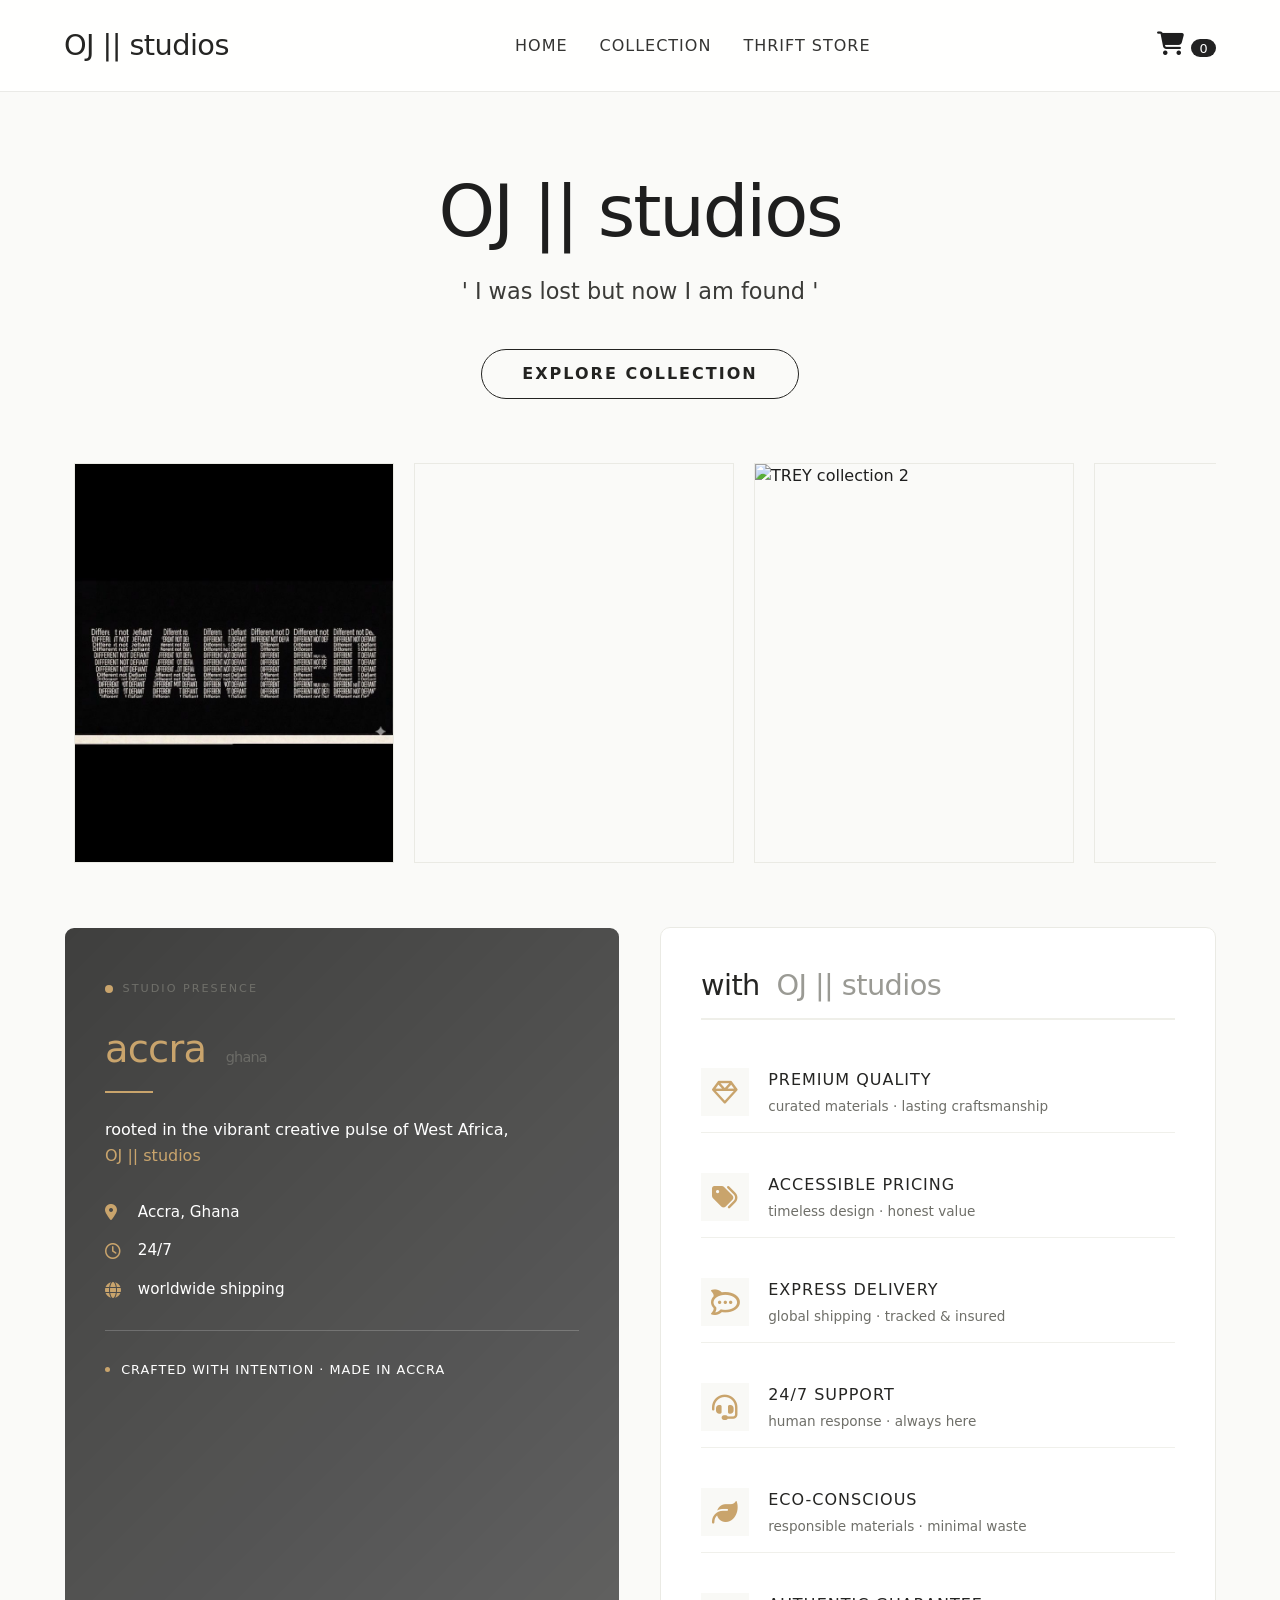
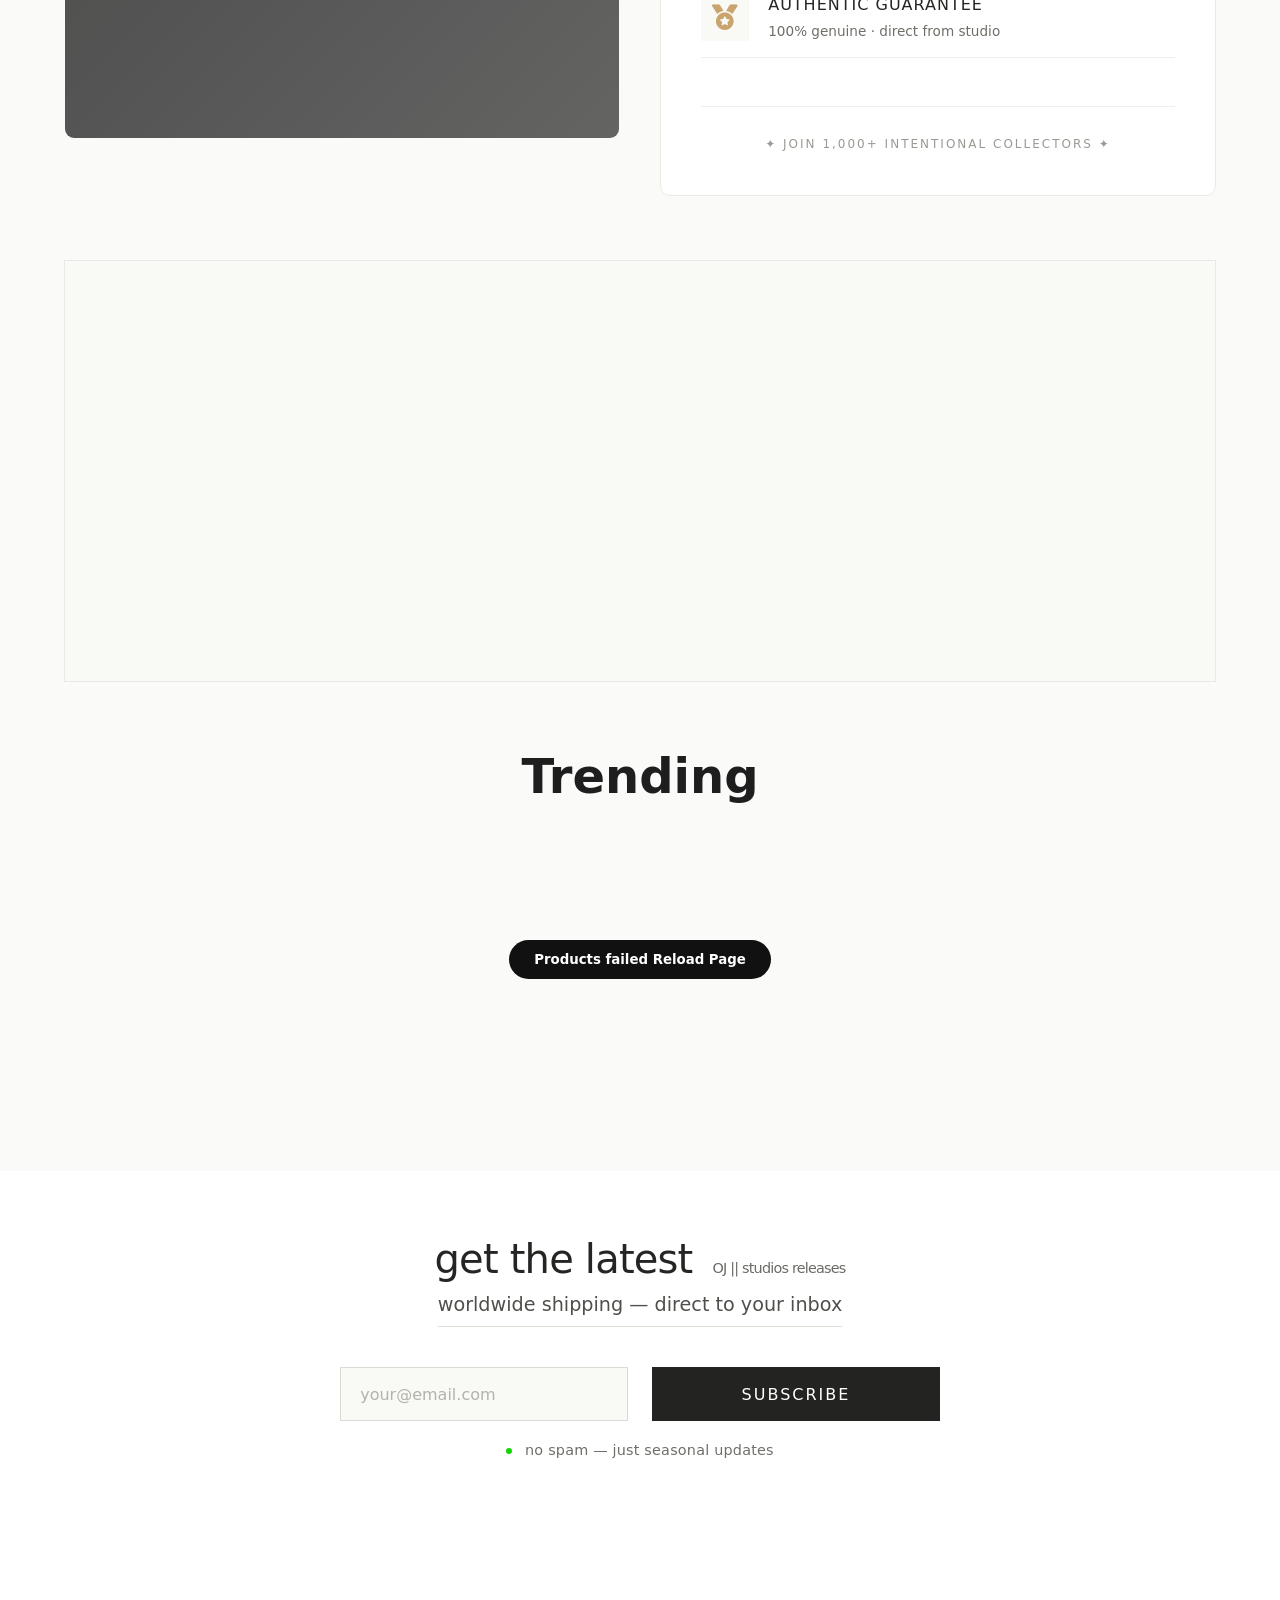
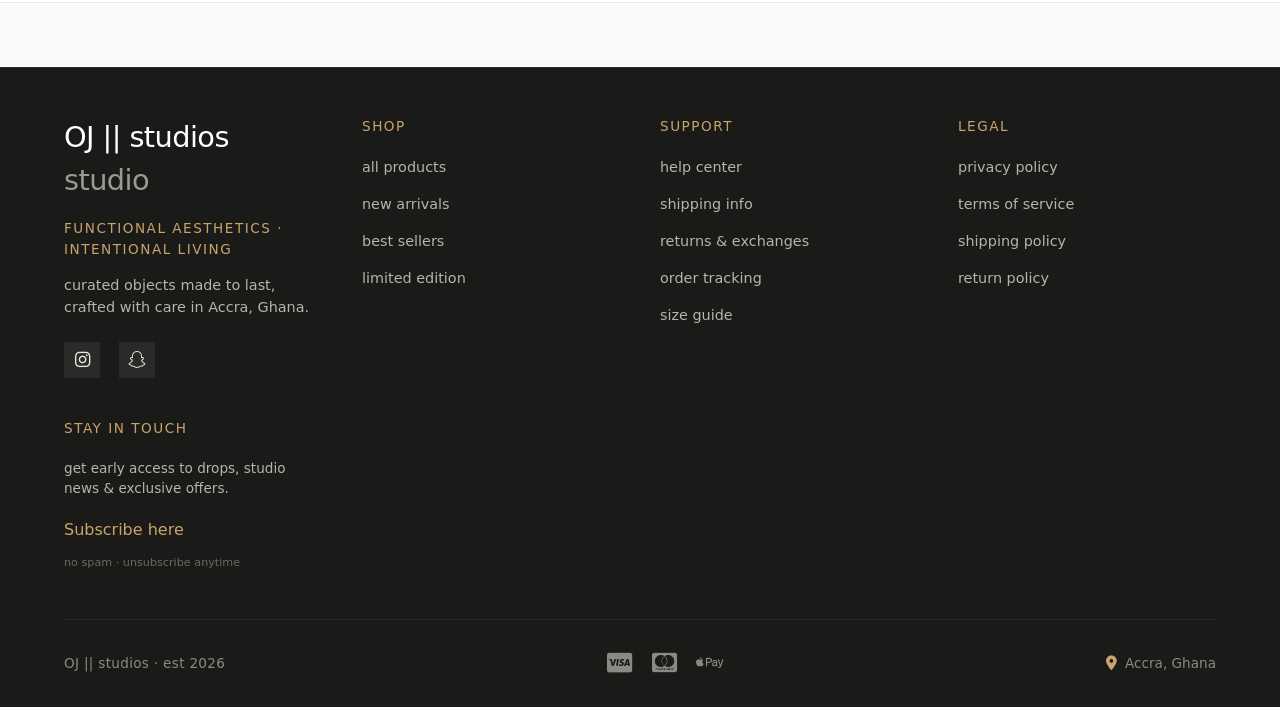
==== commit 8dd80df7: "Route account and login through OJ.api, merge guest carts on sign-in Account page: all nine API call" ====
--- a/acc.html
+++ b/acc.html
@@ -160,6 +160,7 @@
       </div>
     </div>
 
+    <script src="app-core.js"></script>
     <script>
       // ========================================
       // AUTH CHECK - REDIRECT IF NOT LOGGED IN
@@ -212,14 +213,7 @@
       // ========================================
       async function loadProfile() {
         try {
-          const response = await fetch(
-            "https://backendroutes-lcpt.onrender.com/ojuser",
-            {
-              method: "POST",
-              headers: { "Content-Type": "application/json" },
-              body: JSON.stringify({ userId }),
-            }
-          );
+          const response = await OJ.api("/ojuser", { method: "POST", body: { userId } });
           const user = await response.json();
 
           document.getElementById("profileFirstName").value =
@@ -253,27 +247,20 @@
           };
 
           try {
-            const response = await fetch(
-              "https://backendroutes-lcpt.onrender.com/ojuser/update",
-              {
-                method: "PUT",
-                headers: { "Content-Type": "application/json" },
-                body: JSON.stringify(updatedData),
-              }
-            );
+            const response = await OJ.api("/ojuser/update", { method: "PUT", body: updatedData });
 
             if (response.ok) {
-              alert("Profile updated successfully");
+              OJ.toast("Profile updated.", "success");
               const inputs = document.querySelectorAll("#profileForm input");
               inputs.forEach((input) => (input.disabled = true));
               document.getElementById("editProfileBtn").style.display = "block";
               document.getElementById("saveProfileBtn").style.display = "none";
             } else {
-              alert("Failed to update profile");
+              OJ.toast("Failed to update profile.", "error");
             }
           } catch (err) {
             console.error("Update profile error:", err);
-            alert("Error updating profile");
+            OJ.toast("Error updating profile.", "error");
           }
         });
 
@@ -286,14 +273,7 @@
           '<div class="empty-state">loading orders...</div>';
 
         try {
-          const response = await fetch(
-            "https://backendroutes-lcpt.onrender.com/ojorders",
-            {
-              method: "POST",
-              headers: { "Content-Type": "application/json" },
-              body: JSON.stringify({ userId }),
-            }
-          );
+          const response = await OJ.api("/ojorders", { method: "POST", body: { userId } });
 
           const orders = await response.json();
 
@@ -319,32 +299,23 @@
 
           for (const order of orders) {
             // Fetch order items
-            const itemsResponse = await fetch(
-              "https://backendroutes-lcpt.onrender.com/ojorderitems",
-              {
-                method: "POST",
-                headers: { "Content-Type": "application/json" },
-                body: JSON.stringify({ orderId: order.id }),
-              }
-            );
+            const itemsResponse = await OJ.api("/ojorderitems", { method: "POST", body: { orderId: order.id } });
             const items = await itemsResponse.json();
             const firstItem = items[0];
 
-            const statusClass = `status-${order.status || "pending"}`;
+            const statusClass = `status-${OJ.escapeHtml(order.status || "pending")}`;
 
             html += `
                         <tr>
                             <td>
                                 ${
                                   firstItem
-                                    ? `<img src="${firstItem.img_url}" class="order-img" alt="${firstItem.product_name}">`
+                                    ? `<img src="${OJ.safeUrl(firstItem.img_url, OJ.BRAND_FALLBACK)}" class="order-img" alt="${OJ.escapeHtml(firstItem.product_name)}">`
                                     : "-"
                                 }
                             </td>
-                            <td>${order.payment_reference || "-"}</td>
-                            <td>$${parseFloat(order.total_amount).toFixed(
-                              2
-                            )}</td>
+                            <td>${OJ.escapeHtml(order.payment_reference || "-")}</td>
+                            <td>${OJ.money(order.total_amount)}</td>
                             <td><span class="status-badge ${statusClass}">${
               order.status || "pending"
             }</span></td>
@@ -366,14 +337,7 @@
 
       window.viewOrder = async (orderId) => {
         try {
-          const itemsResponse = await fetch(
-            "https://backendroutes-lcpt.onrender.com/ojorderitems",
-            {
-              method: "POST",
-              headers: { "Content-Type": "application/json" },
-              body: JSON.stringify({ orderId }),
-            }
-          );
+          const itemsResponse = await OJ.api("/ojorderitems", { method: "POST", body: { orderId } });
           const items = await itemsResponse.json();
 
           let itemsHtml = '<div class="order-items-list">';
@@ -387,12 +351,10 @@
             }">
                             <div><strong>${
                               item.product_name
-                            }</strong><br>Qty: ${item.quantity} | Size: ${
+                            }</strong><br>Qty: ${OJ.escapeHtml(item.quantity)} | Size: ${
               item.size || "N/A"
             }</div>
-                            <div>$${parseFloat(item.product_price).toFixed(
-                              2
-                            )}</div>
+                            <div>${OJ.money(item.product_price)}</div>
                         </div>
                     `;
           });
@@ -401,7 +363,7 @@
           showModal("Order Details", itemsHtml);
         } catch (err) {
           console.error("View order error:", err);
-          alert("Failed to load order details");
+          OJ.toast("Failed to load order details.", "error");
         }
       };
 
@@ -427,20 +389,13 @@
             '<div class="tracking-result">🔍 searching for order...</div>';
 
           try {
-            const response = await fetch(
-              "https://backendroutes-lcpt.onrender.com/ojtrack",
-              {
-                method: "POST",
-                headers: { "Content-Type": "application/json" },
-                body: JSON.stringify({ reference, userId }),
-              }
-            );
+            const response = await OJ.api("/ojtrack", { method: "POST", body: { reference, userId } });
 
             const result = await response.json();
 
             if (result.order) {
               const order = result.order;
-              const statusClass = `status-${order.status || "pending"}`;
+              const statusClass = `status-${OJ.escapeHtml(order.status || "pending")}`;
               const statusText = order.status || "pending";
 
               // Format status display
@@ -475,7 +430,7 @@
                         <div style="display: flex; align-items: center; gap: 15px; padding: 15px; border-bottom: 1px solid #efefe9;">
                             ${
                               item.img_url
-                                ? `<img src="${item.img_url}" style="width: 60px; height: 70px; object-fit: cover;" alt="${item.product_name}">`
+                                ? `<img src="${OJ.safeUrl(item.img_url, OJ.BRAND_FALLBACK)}" style="width: 60px; height: 70px; object-fit: cover;" alt="${OJ.escapeHtml(item.product_name)}">`
                                 : '<div style="width: 60px; height: 70px; background: #f9f9f6; display: flex; align-items: center; justify-content: center;">📦</div>'
                             }
                             <div style="flex: 1;">
@@ -484,11 +439,9 @@
                                 }</strong><br>
                                 <span style="color: #6f6f69; font-size: 0.85rem;">Size: ${
                                   item.size || "N/A"
-                                } | Quantity: ${item.quantity}</span>
+                                } | Quantity: ${OJ.escapeHtml(item.quantity)}</span>
                             </div>
-                            <div style="font-weight: 500; color: #c9a46c;">$${parseFloat(
-                              item.product_price
-                            ).toFixed(2)}</div>
+                            <div style="font-weight: 500; color: #c9a46c;">${OJ.money(item.product_price)}</div>
                         </div>
                     `;
                 });
@@ -500,9 +453,7 @@
                 );
                 itemsHtml += `
                     <div style="display: flex; justify-content: flex-end; padding: 15px; background: #f9f9f6;">
-                        <div><strong>Total:</strong> <span style="color: #c9a46c;">$${subtotal.toFixed(
-                          2
-                        )}</span></div>
+                        <div><strong>Total:</strong> <span style="color: #c9a46c;">${OJ.money(subtotal)}</span></div>
                     </div>
                 `;
                 itemsHtml += "</div></div>";
@@ -515,10 +466,10 @@
               let fullAddress = "";
               if (order.delivery_address) {
                 fullAddress = order.delivery_address;
-                if (order.city) fullAddress += `, ${order.city}`;
-                if (order.region) fullAddress += `, ${order.region}`;
-                if (order.country) fullAddress += `, ${order.country}`;
-                if (order.postal_code) fullAddress += ` (${order.postal_code})`;
+                if (order.city) fullAddress += `, ${OJ.escapeHtml(order.city)}`;
+                if (order.region) fullAddress += `, ${OJ.escapeHtml(order.region)}`;
+                if (order.country) fullAddress += `, ${OJ.escapeHtml(order.country)}`;
+                if (order.postal_code) fullAddress += ` (${OJ.escapeHtml(order.postal_code)})`;
               }
 
               resultDiv.innerHTML = `
@@ -572,7 +523,7 @@
                             }</p>
                             ${
                               order.delivery_instructions
-                                ? `<p><strong>Instructions:</strong> ${order.delivery_instructions}</p>`
+                                ? `<p><strong>Instructions:</strong> ${OJ.escapeHtml(order.delivery_instructions)}</p>`
                                 : ""
                             }
                         </div>
@@ -603,14 +554,7 @@
           '<div class="empty-state">loading addresses...</div>';
 
         try {
-          const response = await fetch(
-            "https://backendroutes-lcpt.onrender.com/ojuser/address",
-            {
-              method: "POST",
-              headers: { "Content-Type": "application/json" },
-              body: JSON.stringify({ userId }),
-            }
-          );
+          const response = await OJ.api("/ojuser/address", { method: "POST", body: { userId } });
 
           const addresses = await response.json();
 
@@ -624,15 +568,15 @@
           addresses.forEach((addr) => {
             html += `
                         <div class="address-card">
-                            <p><strong>${addr.full_name || "N/A"}</strong></p>
-                            <p>${addr.street_address || ""} ${
+                            <p><strong>${OJ.escapeHtml(addr.full_name || "N/A")}</strong></p>
+                            <p>${OJ.escapeHtml(addr.street_address || "")} ${
               addr.apartment || ""
             }</p>
-                            <p>${addr.city || ""}, ${addr.region || ""} ${
+                            <p>${OJ.escapeHtml(addr.city || "")}, ${OJ.escapeHtml(addr.region || "")} ${
               addr.postal_code || ""
             }</p>
-                            <p>${addr.country || "Ghana"}</p>
-                            <p>phone: ${addr.phone || "N/A"}</p>
+                            <p>${OJ.escapeHtml(addr.country || "Ghana")}</p>
+                            <p>phone: ${OJ.escapeHtml(addr.phone || "N/A")}</p>
                         </div>
                     `;
           });
@@ -659,36 +603,29 @@
             document.getElementById("confirmPassword").value;
 
           if (newPassword !== confirmPassword) {
-            alert("New passwords do not match");
+            OJ.toast("New passwords do not match.", "error");
             return;
           }
 
-          if (newPassword.length < 6) {
-            alert("Password must be at least 6 characters");
+          if (newPassword.length < 8) {
+            OJ.toast("Password must be at least 8 characters.", "error");
             return;
           }
 
           try {
-            const response = await fetch(
-              "https://backendroutes-lcpt.onrender.com/ojuser/password",
-              {
-                method: "PUT",
-                headers: { "Content-Type": "application/json" },
-                body: JSON.stringify({ userId, currentPassword, newPassword }),
-              }
-            );
+            const response = await OJ.api("/ojuser/password", { method: "PUT", body: { userId, currentPassword, newPassword } });
 
             const result = await response.json();
 
             if (response.ok) {
-              alert("Password updated successfully");
+              OJ.toast("Password updated.", "success");
               document.getElementById("passwordForm").reset();
             } else {
-              alert(result.message || "Failed to update password");
+              OJ.toast(result.message || "Failed to update password.", "error");
             }
           } catch (err) {
             console.error("Password change error:", err);
-            alert("Error changing password");
+            OJ.toast("Error changing password.", "error");
           }
         });
 
@@ -714,27 +651,20 @@
 
       async function deleteAccount(password) {
         try {
-          const response = await fetch(
-            "https://backendroutes-lcpt.onrender.com/ojuser/delete",
-            {
-              method: "DELETE",
-              headers: { "Content-Type": "application/json" },
-              body: JSON.stringify({ userId, password }),
-            }
-          );
+          const response = await OJ.api("/ojuser/delete", { method: "DELETE", body: { userId, password } });
 
           const result = await response.json();
 
           if (response.ok) {
-            alert("Account deleted successfully");
+            OJ.toast("Account deleted.", "success");
             sessionStorage.clear();
             window.location.href = "index.html";
           } else {
-            alert(result.message || "Failed to delete account");
+            OJ.toast(result.message || "Failed to delete account.", "error");
           }
         } catch (err) {
           console.error("Delete account error:", err);
-          alert("Error deleting account");
+          OJ.toast("Error deleting account.", "error");
         }
       }
 
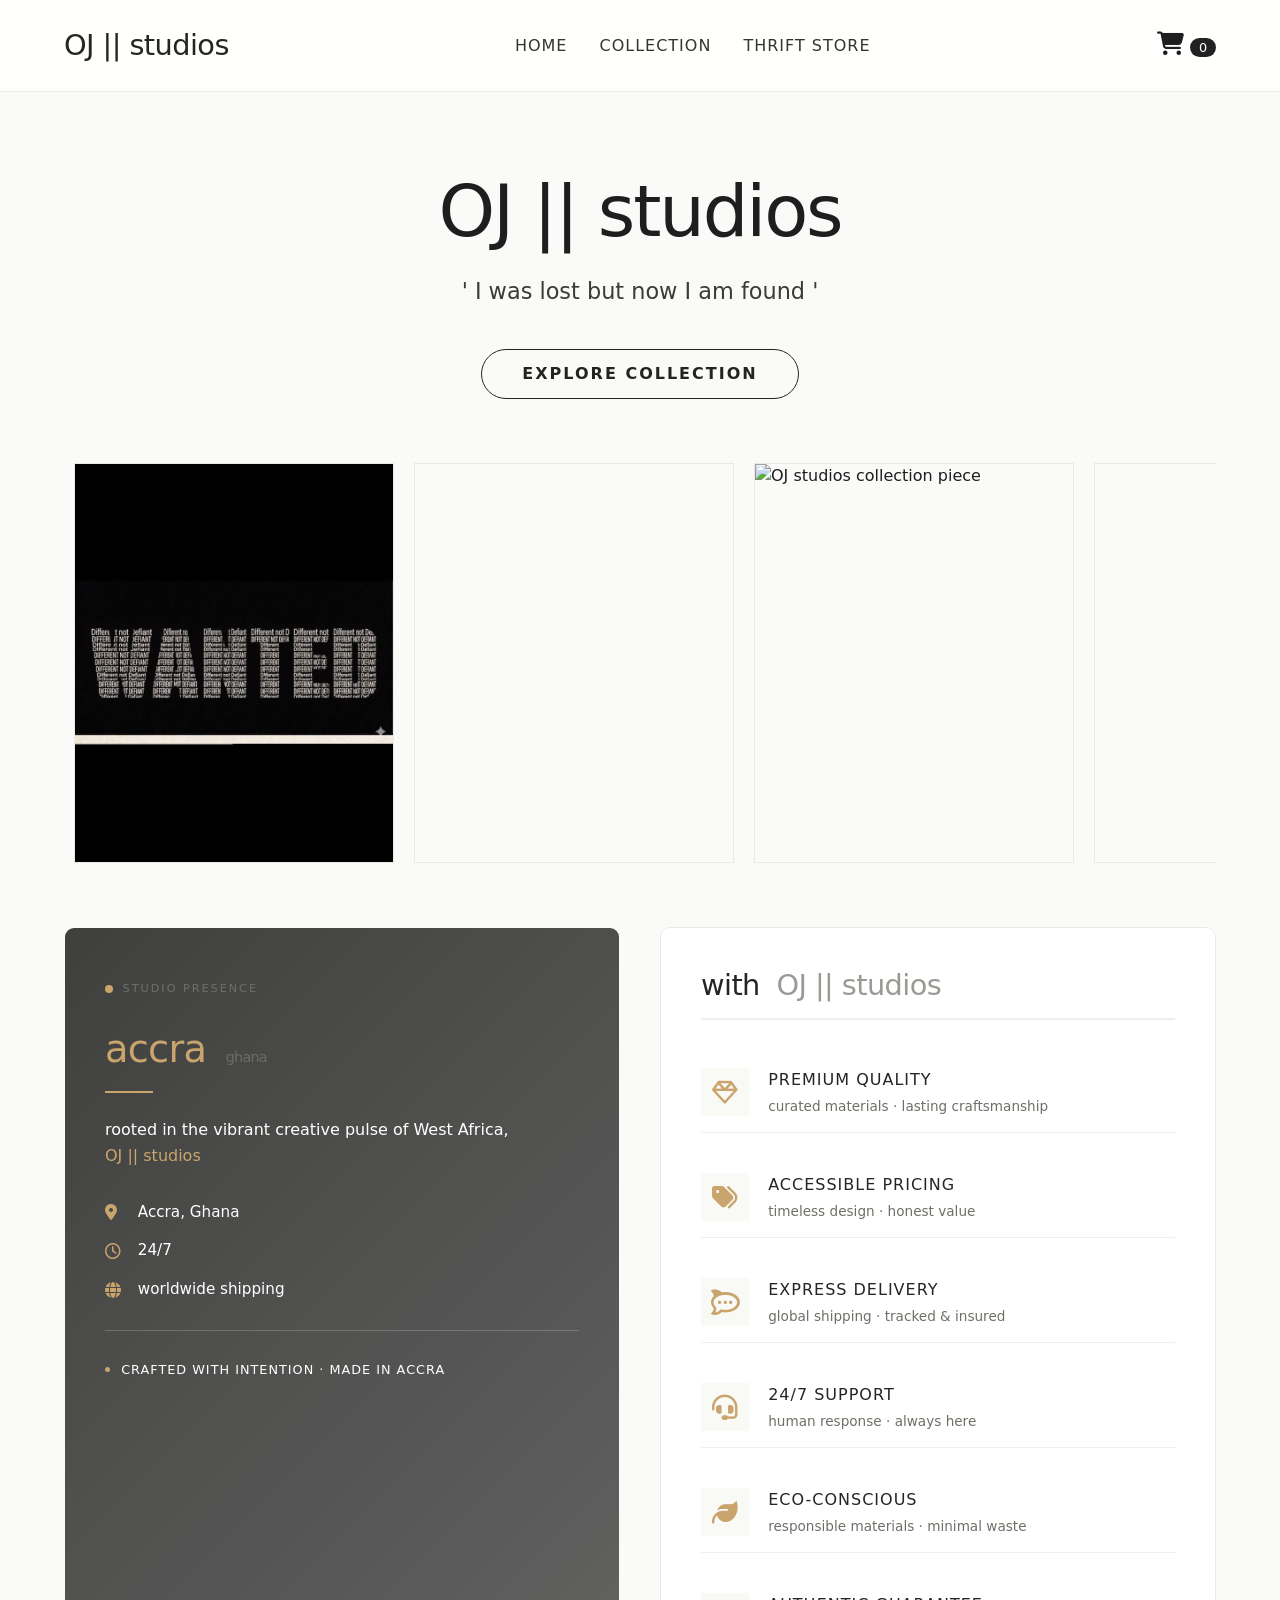
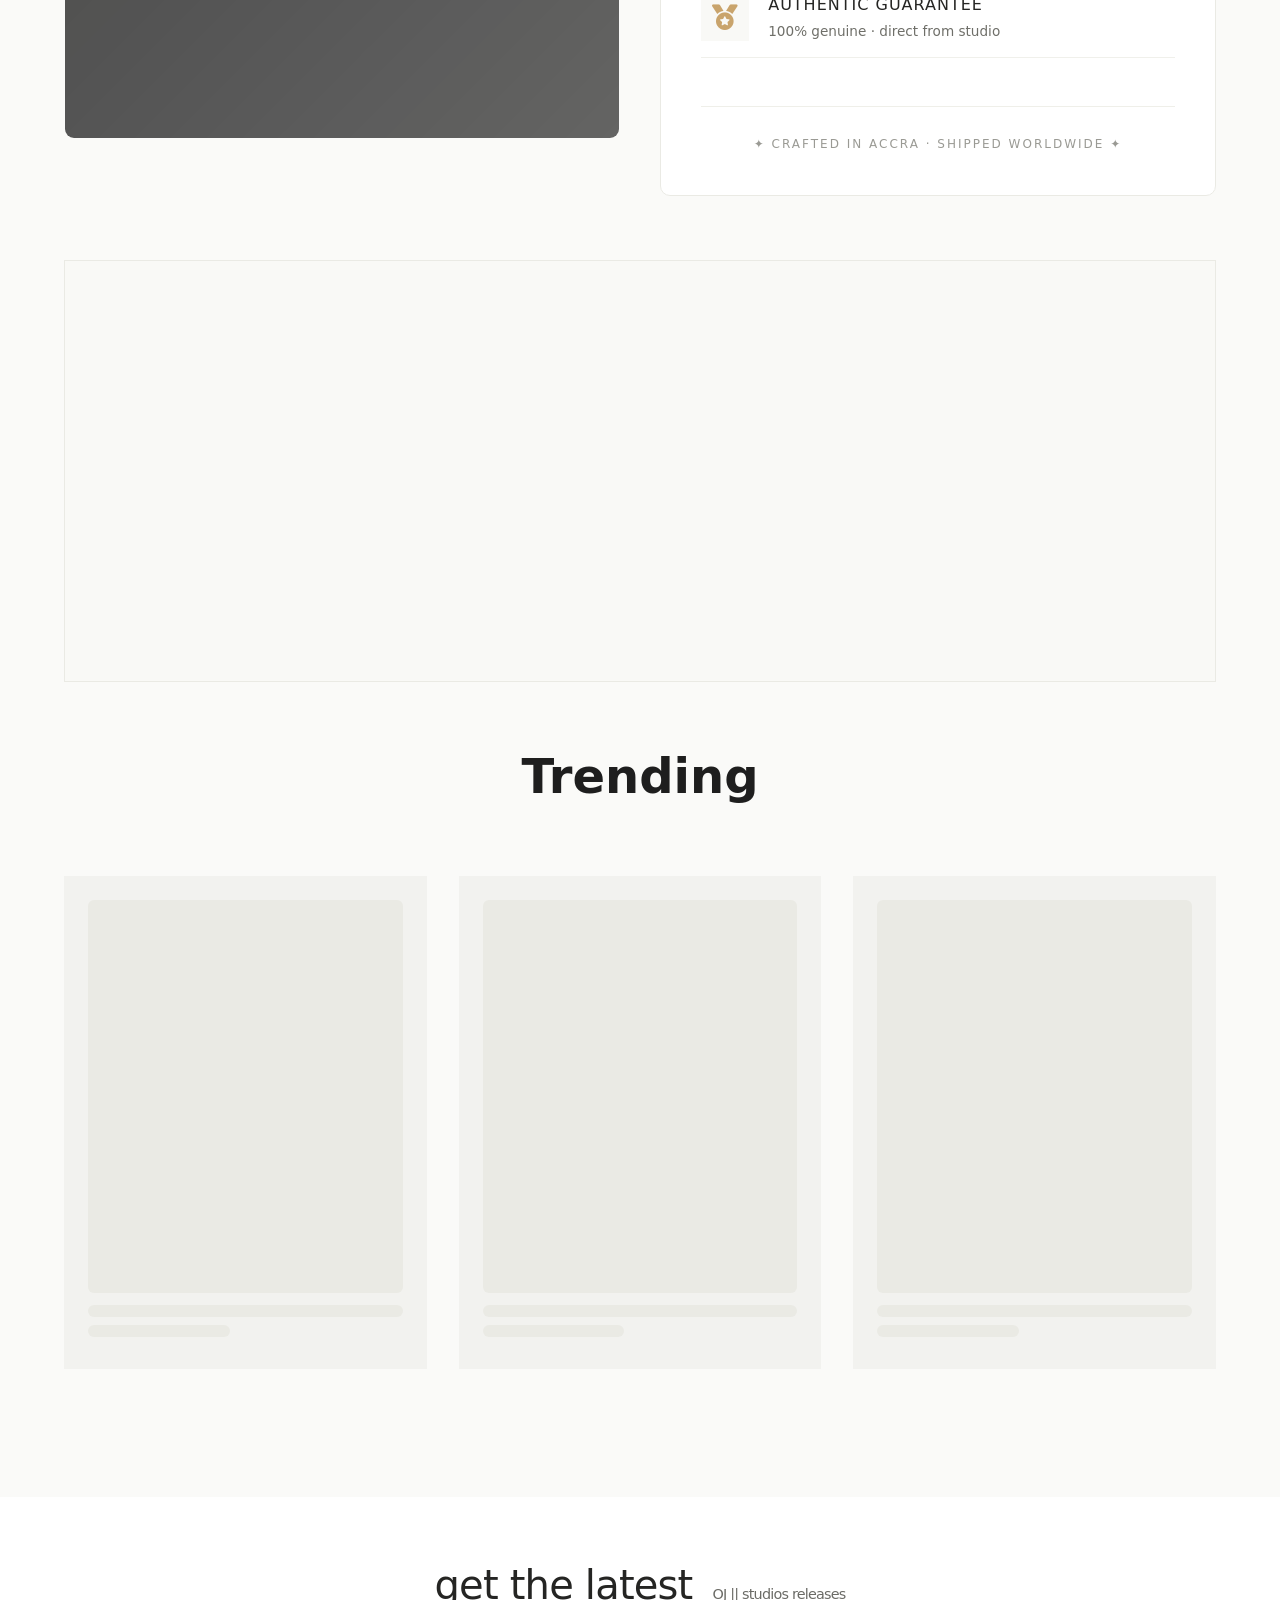
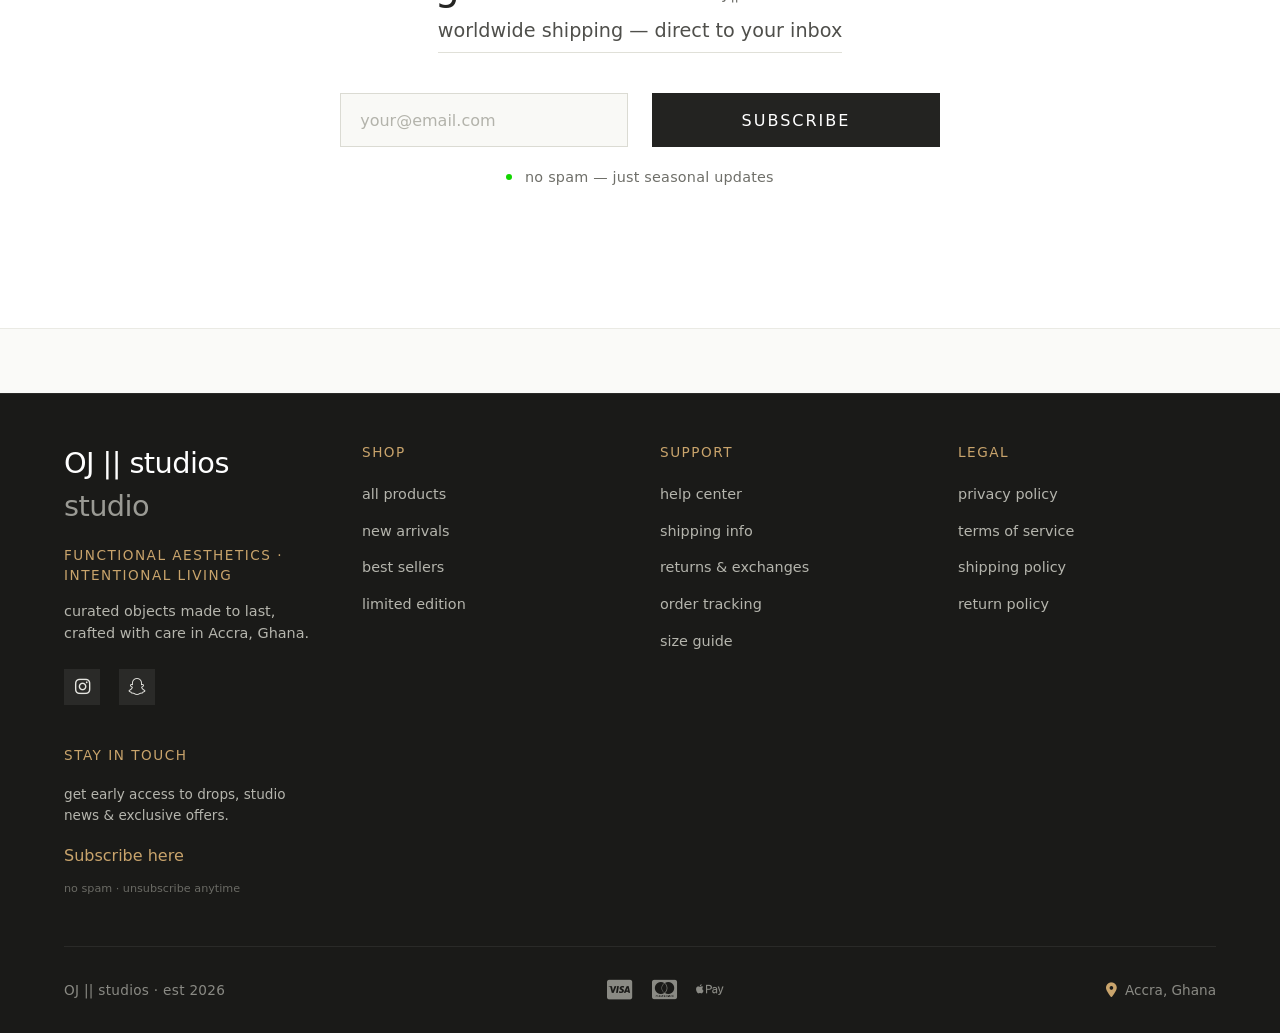
==== commit 385ca9bf: "Add SEO essentials, a 404 page, and fix media loading Adds robots.txt, sitemap.xml and a branded 404" ====
--- a/acc.html
+++ b/acc.html
@@ -3,7 +3,8 @@
   <head>
     <meta charset="UTF-8" />
     <meta name="viewport" content="width=device-width, initial-scale=1.0" />
-    <title>TREY · My Account</title>
+    <meta name="robots" content="noindex, nofollow" />
+    <title>Your Account — OJ || studios</title>
     <!-- Font Awesome -->
     <link
       rel="stylesheet"
--- a/theme.css
+++ b/theme.css
@@ -221,3 +221,168 @@
   background: var(--surface-sunken);
   color: var(--text-secondary);
 }
+
+/* ==========================================================================
+   Shared components added during the accessibility / UX pass.
+   Kept here (not style.css) so every page picks them up.
+   ========================================================================== */
+
+/* --- screen-reader-only text ------------------------------------------- */
+.visually-hidden {
+  position: absolute;
+  width: 1px;
+  height: 1px;
+  padding: 0;
+  margin: -1px;
+  overflow: hidden;
+  clip: rect(0 0 0 0);
+  white-space: nowrap;
+  border: 0;
+}
+
+/* --- skip link ---------------------------------------------------------- */
+.skip-link {
+  position: absolute;
+  left: var(--space-4);
+  top: -100px;
+  z-index: 999;
+  padding: var(--space-3) var(--space-4);
+  background: var(--surface-dark);
+  color: var(--text-on-dark);
+  text-decoration: none;
+  border-radius: var(--radius-sm, 4px);
+  transition: top var(--transition-base, 0.2s ease);
+}
+.skip-link:focus {
+  top: var(--space-4);
+}
+
+/* --- visible focus for keyboard users ----------------------------------- */
+:where(a, button, input, select, textarea, [tabindex]):focus-visible {
+  outline: 2px solid var(--color-gold);
+  outline-offset: 2px;
+  border-radius: 2px;
+}
+
+/* --- toasts (replaces alert()) ------------------------------------------ */
+.oj-toast-host {
+  position: fixed;
+  bottom: var(--space-5);
+  left: 50%;
+  transform: translateX(-50%);
+  z-index: 9999;
+  display: flex;
+  flex-direction: column;
+  gap: var(--space-2);
+  align-items: center;
+  pointer-events: none;
+  width: min(92vw, 26rem);
+}
+.oj-toast {
+  pointer-events: auto;
+  width: 100%;
+  padding: var(--space-3) var(--space-4);
+  background: var(--surface-dark);
+  color: var(--text-on-dark);
+  font-size: 0.9rem;
+  border-radius: var(--radius-md, 8px);
+  box-shadow: 0 8px 24px rgba(0, 0, 0, 0.18);
+  border-left: 3px solid var(--color-gold);
+  animation: oj-toast-in 0.25s ease;
+}
+.oj-toast--success {
+  border-left-color: var(--color-success);
+}
+.oj-toast--error {
+  border-left-color: var(--color-error);
+}
+.oj-toast--leaving {
+  opacity: 0;
+  transform: translateY(8px);
+  transition: opacity 0.3s ease, transform 0.3s ease;
+}
+@keyframes oj-toast-in {
+  from {
+    opacity: 0;
+    transform: translateY(12px);
+  }
+  to {
+    opacity: 1;
+    transform: translateY(0);
+  }
+}
+
+/* --- loading skeletons -------------------------------------------------- */
+.skeleton {
+  background: linear-gradient(
+    90deg,
+    var(--color-gray-100) 25%,
+    var(--color-gray-50) 37%,
+    var(--color-gray-100) 63%
+  );
+  background-size: 400% 100%;
+  animation: oj-shimmer 1.4s ease infinite;
+  border-radius: var(--radius-sm, 4px);
+}
+.skeleton-card {
+  pointer-events: none;
+}
+.skeleton-img {
+  width: 100%;
+  aspect-ratio: 4 / 5;
+  margin-bottom: var(--space-3);
+}
+.skeleton-line {
+  height: 0.75rem;
+  margin-bottom: var(--space-2);
+}
+.skeleton-line.short {
+  width: 45%;
+}
+@keyframes oj-shimmer {
+  0% {
+    background-position: 100% 50%;
+  }
+  100% {
+    background-position: 0 50%;
+  }
+}
+
+/* --- load / empty states ------------------------------------------------ */
+.load-error,
+.cart-empty,
+.cart-error {
+  grid-column: 1 / -1;
+  text-align: center;
+  padding: var(--space-6, 2rem) var(--space-4);
+  background: var(--surface-sunken);
+  color: var(--text-secondary);
+}
+.load-error-hint {
+  font-size: 0.85rem;
+  color: var(--text-muted);
+  margin-top: var(--space-2);
+}
+.load-error .btn,
+.cart-empty .btn,
+.cart-error .btn {
+  margin-top: var(--space-4);
+}
+
+/* --- form hint ---------------------------------------------------------- */
+.input-hint {
+  font-size: 0.78rem;
+  color: var(--text-muted);
+  margin-top: var(--space-2);
+}
+[aria-invalid="true"] {
+  border-color: var(--color-error) !important;
+}
+
+/* --- honour reduced-motion for the new animations ----------------------- */
+@media (prefers-reduced-motion: reduce) {
+  .skeleton,
+  .oj-toast {
+    animation: none;
+  }
+}
